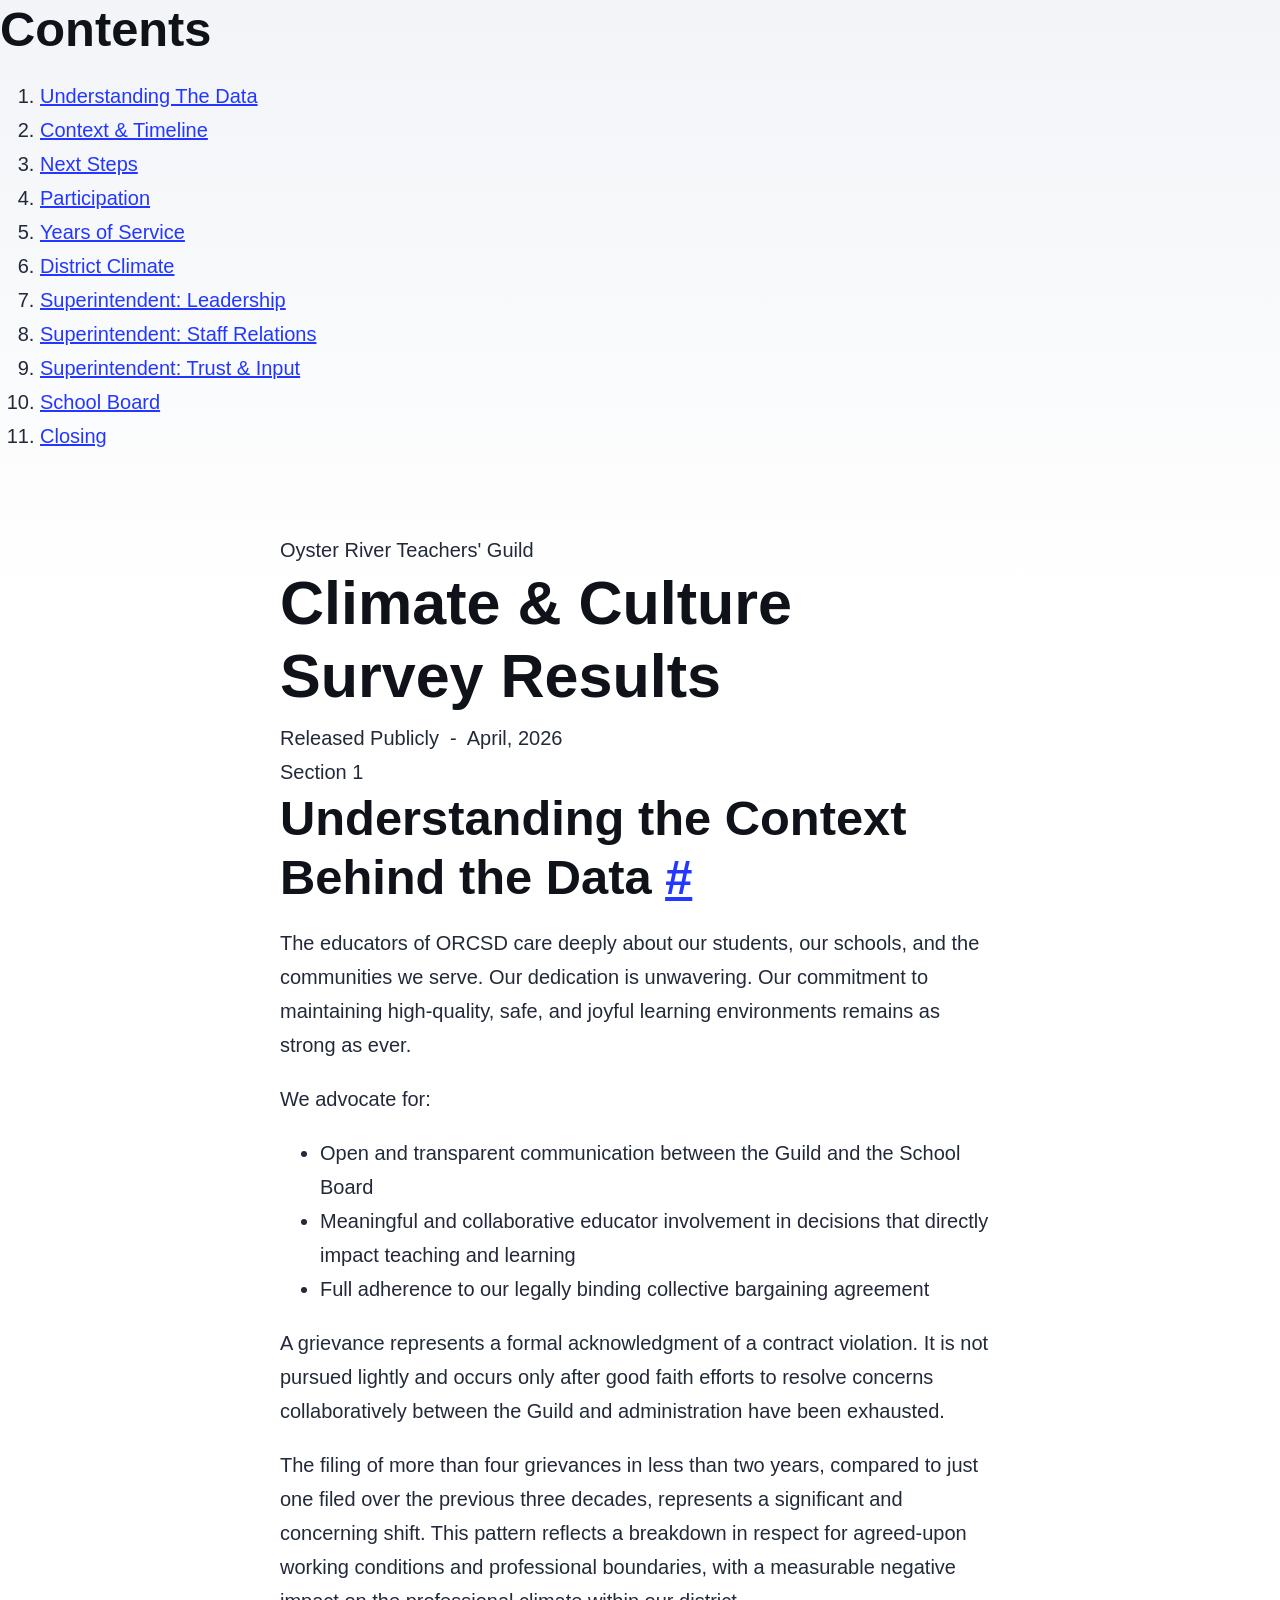
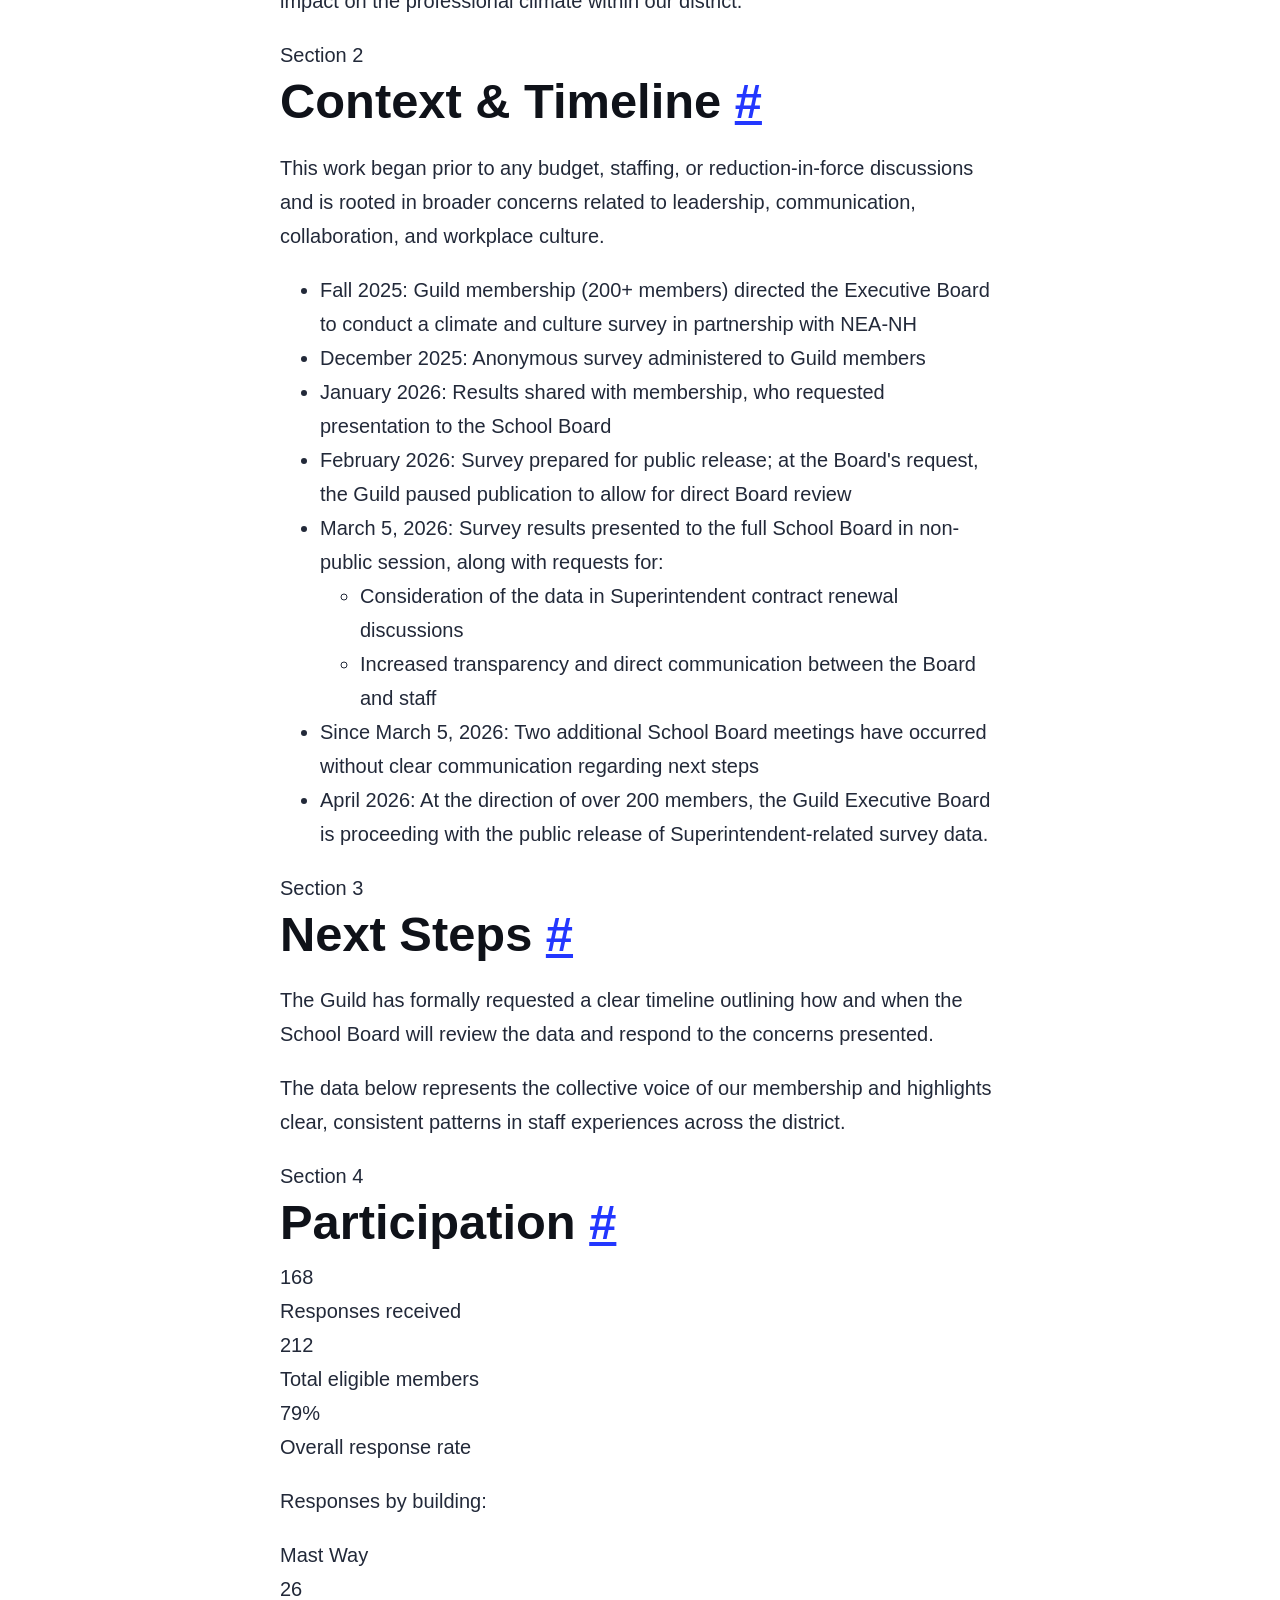
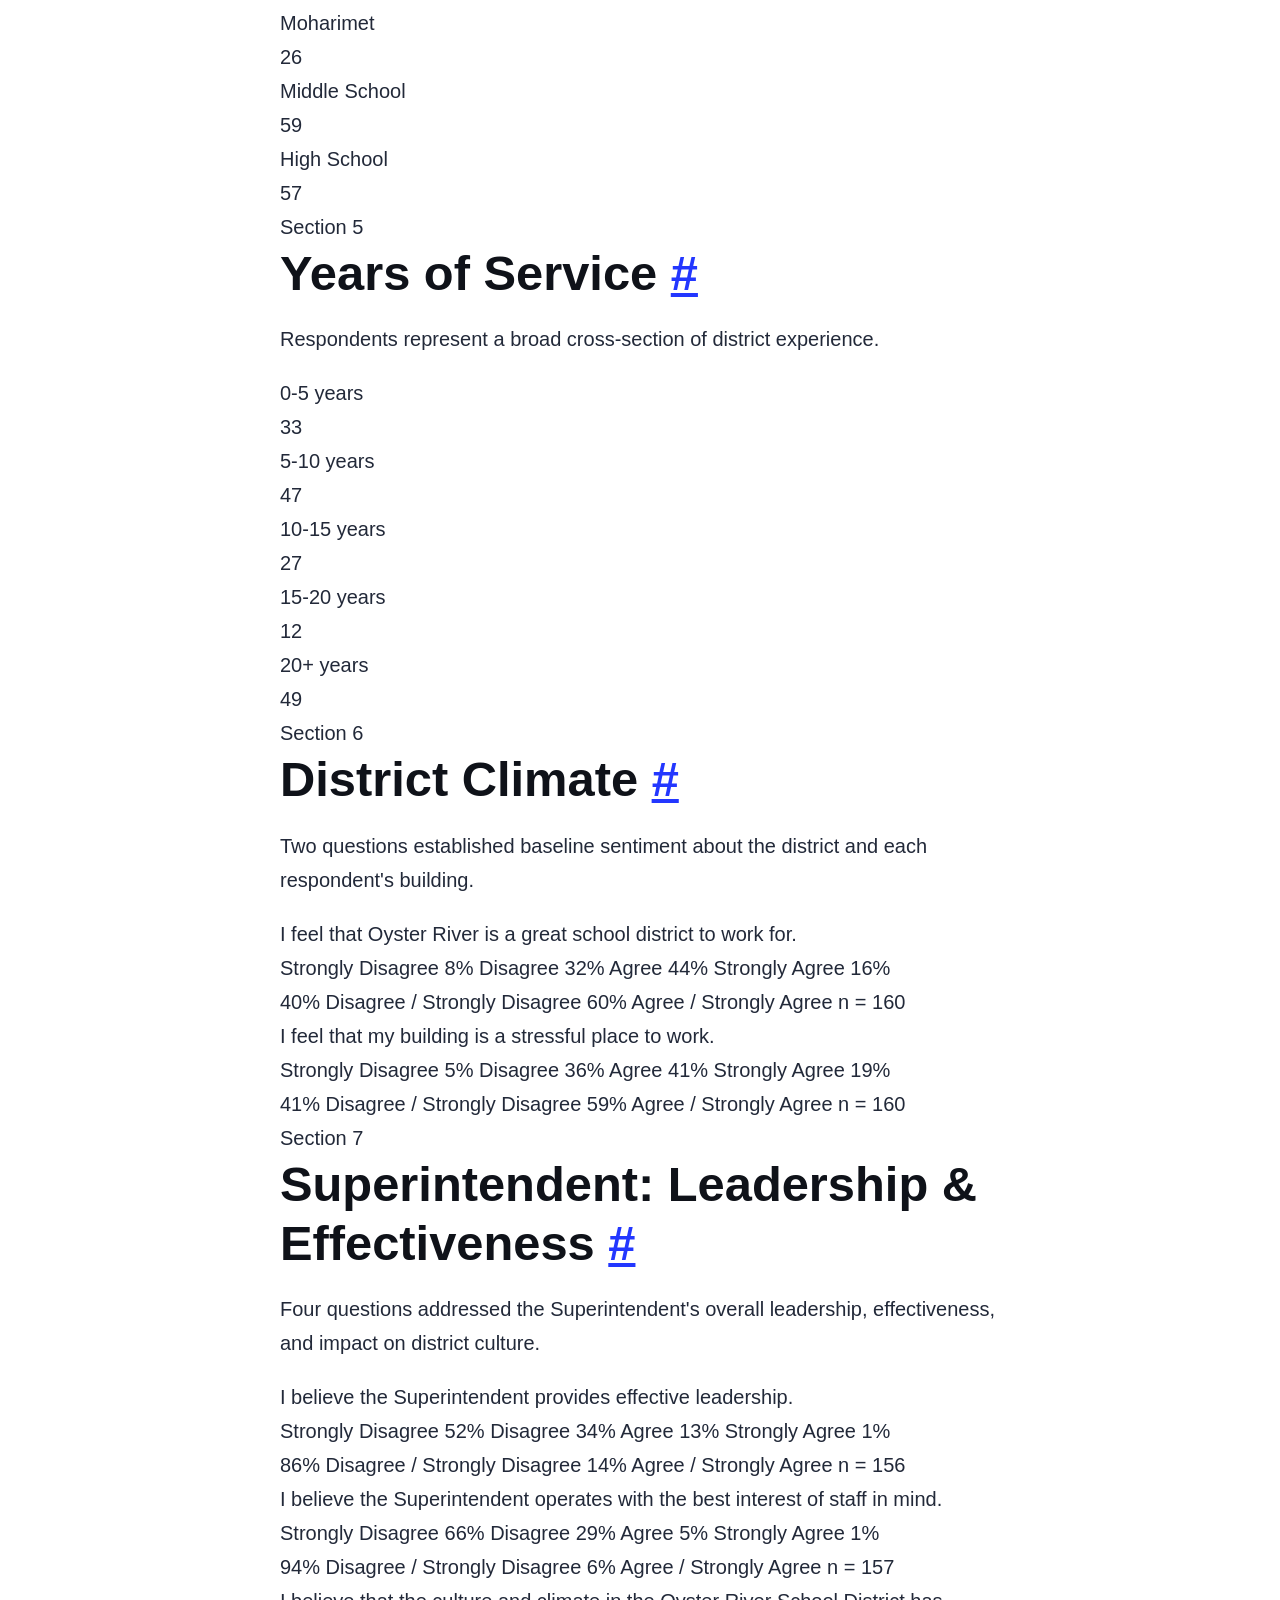
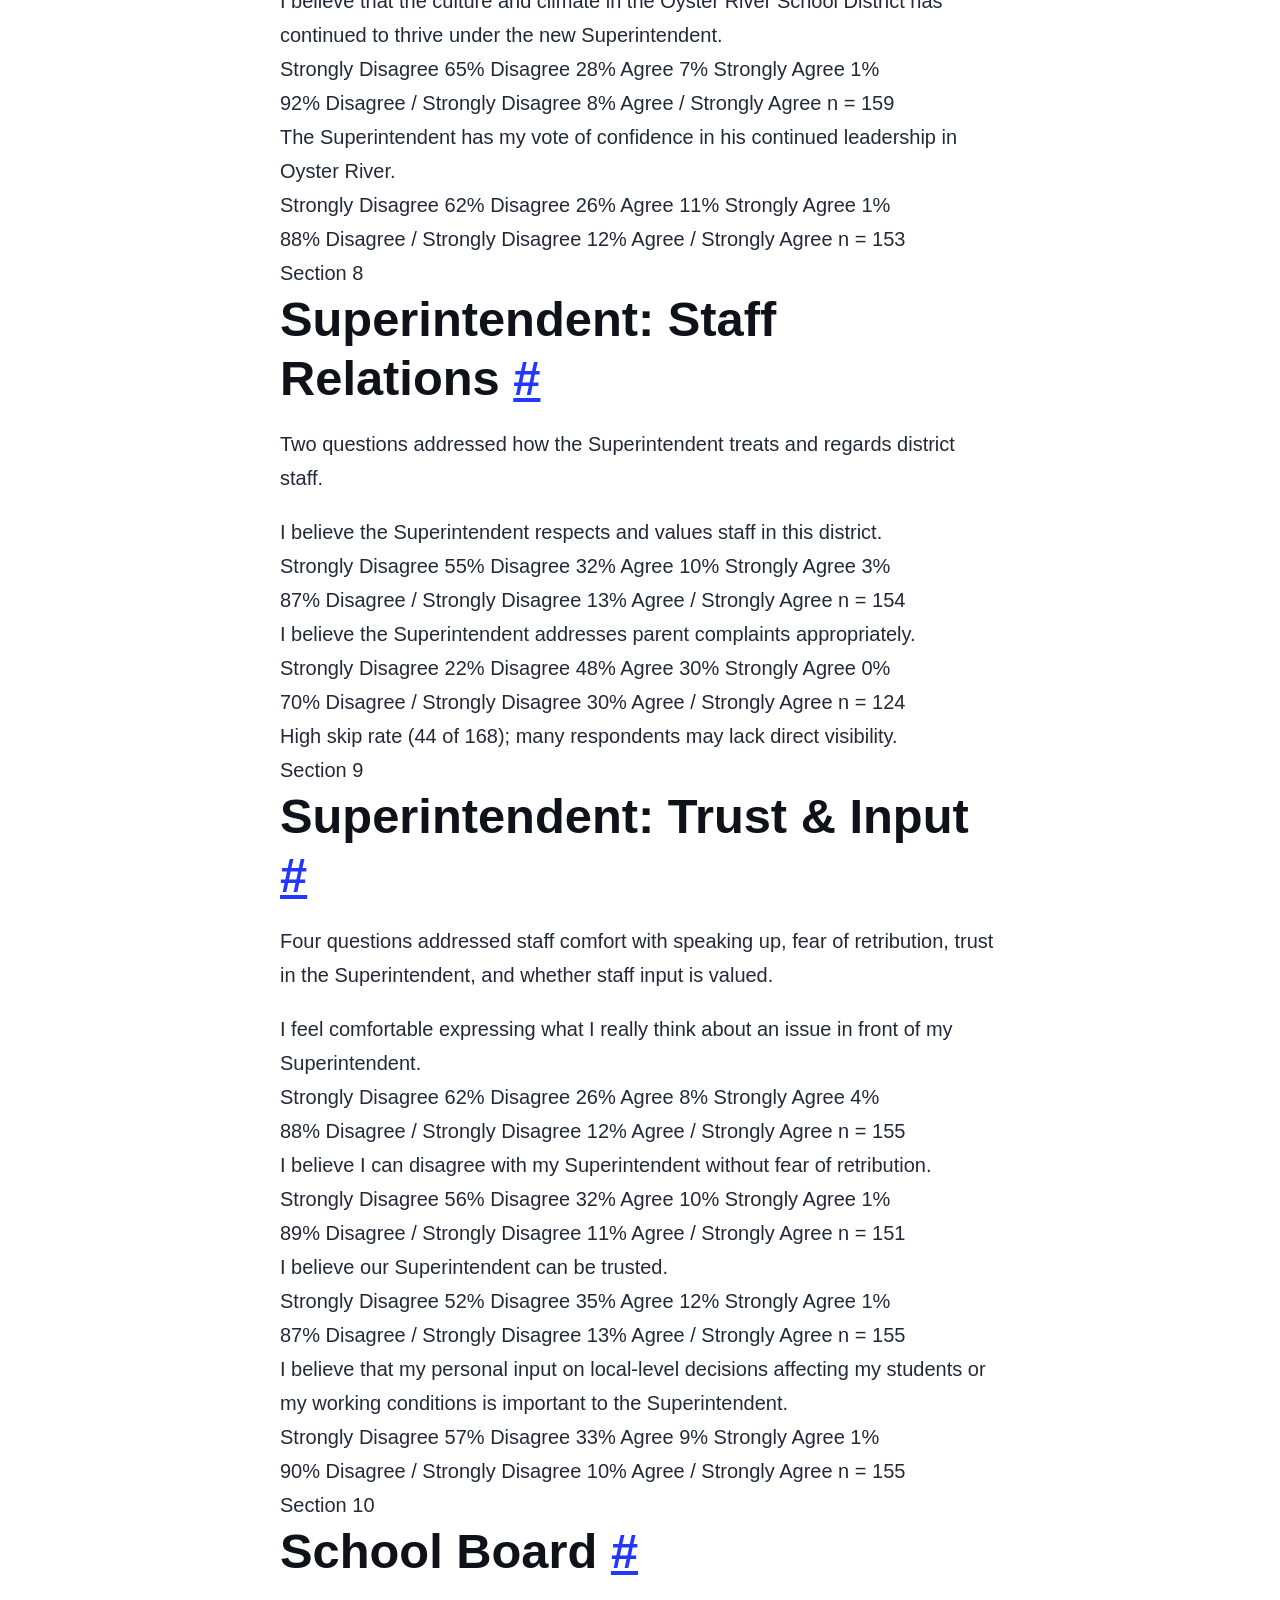
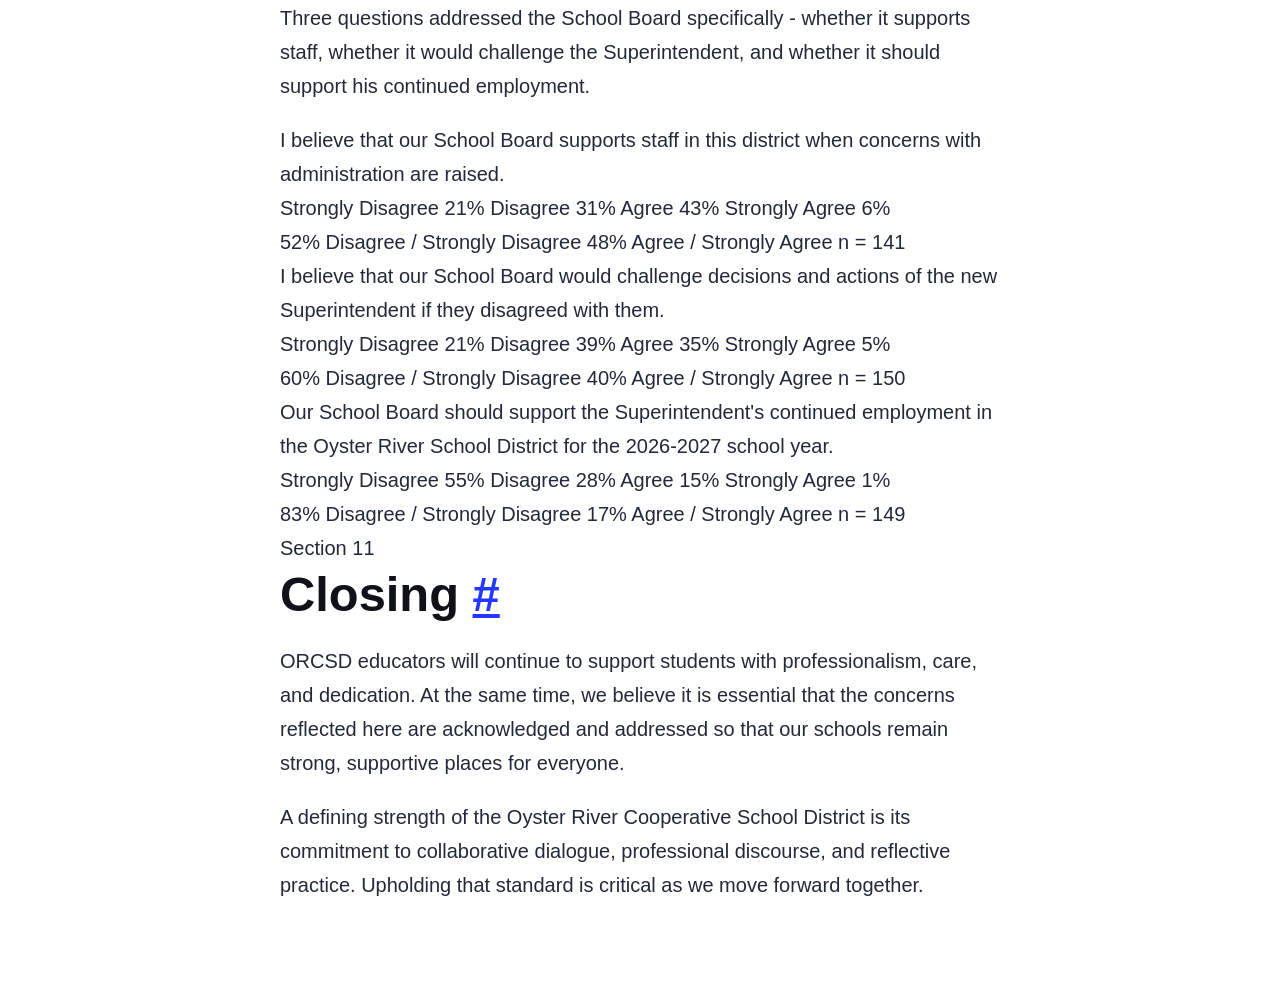
==== orcnc/index.html @ 1e6588f5 "Create index.html" ====
<!DOCTYPE html>
<!-- saved from url=(0027)https://orcnc.org/#overview -->
<html lang="en" data-astro-cid-j7pv25f6="">
<head>
  <meta http-equiv="Content-Type" content="text/html; charset=UTF-8">
  
  <!-- Global Metadata -->
  <meta name="viewport" content="width=device-width,initial-scale=1">
  <link rel="icon" type="image/svg+xml" href="https://orcnc.org/favicon.svg">
  <meta name="generator" content="Astro v5.16.9">
  
  <!-- Font preloads -->
  <link rel="preload" href="https://orcnc.org/fonts/atkinson-regular.woff" as="font" type="font/woff" crossorigin="">
  <link rel="preload" href="https://orcnc.org/fonts/atkinson-bold.woff" as="font" type="font/woff" crossorigin="">
  
  <!-- Canonical URL -->
  <link rel="canonical" href="https://example.com/">
  
  <!-- Primary Meta Tags -->
  <title>Oyster River Teachers' Guild - Climate &amp; Culture Survey Results</title>
  <meta name="title" content="Oyster River Teachers&#39; Guild - Climate &amp; Culture Survey Results">
  <meta name="description" content="Results of the Oyster River Teachers&#39; Guild Climate and Culture Survey, released publicly April, 2026.">
  
  <!-- Open Graph / Facebook -->
  <meta property="og:type" content="website">
  <meta property="og:url" content="https://example.com/">
  <meta property="og:title" content="Oyster River Teachers&#39; Guild - Climate &amp; Culture Survey Results">
  <meta property="og:description" content="Results of the Oyster River Teachers&#39; Guild Climate and Culture Survey, released publicly April, 2026.">
  <meta property="og:image" content="https://example.com/blog-placeholder-1.jpg">
  
  <!-- Twitter -->
  <meta property="twitter:card" content="summary_large_image">
  <meta property="twitter:url" content="https://example.com/">
  <meta property="twitter:title" content="Oyster River Teachers&#39; Guild - Climate &amp; Culture Survey Results">
  <meta property="twitter:description" content="Results of the Oyster River Teachers&#39; Guild Climate and Culture Survey, released publicly April, 2026.">
  <meta property="twitter:image" content="https://example.com/blog-placeholder-1.jpg">
  
  <style>
    :root {
      --accent: #2337ff;
      --accent-dark: #000d8a;
      --black: 15, 18, 25;
      --gray: 96, 115, 159;
      --gray-light: 229, 233, 240;
      --gray-dark: 34, 41, 57;
      --gray-gradient: rgba(var(--gray-light), 50%), #fff;
      --box-shadow: 0 2px 6px rgba(var(--gray), 25%), 0 8px 24px rgba(var(--gray), 33%), 0 16px 32px rgba(var(--gray), 33%);
    }
    
    @font-face {
      font-family: Atkinson;
      src: url(/fonts/atkinson-regular.woff) format("woff");
      font-weight: 400;
      font-style: normal;
      font-display: swap;
    }
    
    @font-face {
      font-family: Atkinson;
      src: url(/fonts/atkinson-bold.woff) format("woff");
      font-weight: 700;
      font-style: normal;
      font-display: swap;
    }
    
    body {
      font-family: Atkinson, sans-serif;
      margin: 0;
      padding: 0;
      text-align: left;
      background: linear-gradient(var(--gray-gradient)) no-repeat;
      background-size: 100% 600px;
      word-wrap: break-word;
      overflow-wrap: break-word;
      color: rgb(var(--gray-dark));
      font-size: 20px;
      line-height: 1.7;
    }
    
    main {
      width: 720px;
      max-width: calc(100% - 2em);
      margin: auto;
      padding: 3em 1em;
    }
    
    h1, h2, h3, h4, h5, h6 {
      margin: 0 0 .5rem;
      color: rgb(var(--black));
      line-height: 1.2;
    }
    
    h1 { font-size: 3.052em; }
    h2 { font-size: 2.441em; }
    h3 { font-size: 1.953em; }
    h4 { font-size: 1.563em; }
    h5 { font-size: 1.25em; }
    
    strong, b { font-weight: 700; }
    a, a:hover { color: var(--accent); }
    p { margin-bottom: 1em; }
    .prose p { margin-bottom: 2em; }
    textarea { width: 100%; font-size: 16px; }
    input { font-size: 16px; }
    table { width: 100%; }
    img { max-width: 100%; height: auto; border-radius: 8px; }
    code { padding: 2px 5px; background-color: rgb(var(--gray-light)); border-radius: 2px; }
    pre { padding: 1.5em; border-radius: 8px; }
    pre > code { all: unset; }
    blockquote { border-left: 4px solid var(--accent); padding: 0 0 0 20px; margin: 0; font-size: 1.333em; }
    hr { border: none; border-top: 1px solid rgb(var(--gray-light)); }
    
    @media(max-width:720px) {
      body { font-size: 18px; }
      main { padding: 1em; }
    }
    
    .sr-only {
      border: 0;
      padding: 0;
      margin: 0;
      position: absolute !important;
      height: 1px;
      width: 1px;
      overflow: hidden;
      clip: rect(1px 1px 1px 1px);
      clip: rect(1px, 1px, 1px, 1px);
      clip-path: inset(50%);
      white-space: nowrap;
    }
  </style>
  <link rel="stylesheet" href="./Oyster River Teachers&#39; Guild - Climate &amp; Culture Survey Results_files/index.D0PqDEh8.css">
</head>

<body data-astro-cid-j7pv25f6="">
  <div class="survey-shell" data-astro-cid-j7pv25f6="">
    
    <!-- -- TOC -- -->
    <nav class="toc" aria-label="Survey sections" data-astro-cid-j7pv25f6="">
      <h2 data-astro-cid-j7pv25f6="">Contents</h2>
      <ol data-astro-cid-j7pv25f6="">
        <li data-astro-cid-j7pv25f6=""><a href="https://orcnc.org/#overview" data-section="overview" data-astro-cid-j7pv25f6="" class="active">Understanding The Data</a></li>
        <li data-astro-cid-j7pv25f6=""><a href="https://orcnc.org/#context" data-section="context" data-astro-cid-j7pv25f6="" class="">Context &amp; Timeline</a></li>
        <li data-astro-cid-j7pv25f6=""><a href="https://orcnc.org/#next-steps" data-section="next-steps" data-astro-cid-j7pv25f6="" class="">Next Steps</a></li>
        <li data-astro-cid-j7pv25f6=""><a href="https://orcnc.org/#participation" data-section="participation" data-astro-cid-j7pv25f6="" class="">Participation</a></li>
        <li data-astro-cid-j7pv25f6=""><a href="https://orcnc.org/#experience" data-section="experience" data-astro-cid-j7pv25f6="" class="">Years of Service</a></li>
        <li data-astro-cid-j7pv25f6=""><a href="https://orcnc.org/#district-climate" data-section="district-climate" data-astro-cid-j7pv25f6="" class="">District Climate</a></li>
        <li data-astro-cid-j7pv25f6=""><a href="https://orcnc.org/#superintendent-leadership" data-section="superintendent-leadership" data-astro-cid-j7pv25f6="" class="">Superintendent: Leadership</a></li>
        <li data-astro-cid-j7pv25f6=""><a href="https://orcnc.org/#superintendent-relations" data-section="superintendent-relations" data-astro-cid-j7pv25f6="" class="">Superintendent: Staff Relations</a></li>
        <li data-astro-cid-j7pv25f6=""><a href="https://orcnc.org/#superintendent-trust" data-section="superintendent-trust" data-astro-cid-j7pv25f6="" class="">Superintendent: Trust &amp; Input</a></li>
        <li data-astro-cid-j7pv25f6=""><a href="https://orcnc.org/#school-board" data-section="school-board" data-astro-cid-j7pv25f6="" class="">School Board</a></li>
        <li data-astro-cid-j7pv25f6=""><a href="https://orcnc.org/#closing" data-section="closing" data-astro-cid-j7pv25f6="">Closing</a></li>
      </ol>
    </nav>
    
    <!-- -- Content -- -->
    <main class="survey-content" data-astro-cid-j7pv25f6="">
      
      <!-- OVERVIEW -->
      <section id="overview" class="section" data-astro-cid-j7pv25f6="">
        <div class="survey-header" data-astro-cid-j7pv25f6="">
          <div class="kicker" data-astro-cid-j7pv25f6="">Oyster River Teachers' Guild</div>
          <h1 data-astro-cid-j7pv25f6="">Climate &amp; Culture Survey Results</h1>
          <div class="meta" data-astro-cid-j7pv25f6="">Released Publicly&nbsp;&nbsp;-&nbsp;&nbsp;April, 2026</div>
        </div>
        <div class="section-num" data-astro-cid-j7pv25f6="">Section 1</div>
        <h2 data-astro-cid-j7pv25f6="">Understanding the Context Behind the Data <a class="anchor-link" href="https://orcnc.org/#overview" data-astro-cid-j7pv25f6="">#</a></h2>
        <p data-astro-cid-j7pv25f6="">The educators of ORCSD care deeply about our students, our schools, and the communities we serve. Our dedication is unwavering. Our commitment to maintaining high-quality, safe, and joyful learning environments remains as strong as ever.</p>
        <p data-astro-cid-j7pv25f6="">We advocate for:</p>
        <ul data-astro-cid-j7pv25f6="">
          <li data-astro-cid-j7pv25f6="">Open and transparent communication between the Guild and the School Board</li>
          <li data-astro-cid-j7pv25f6="">Meaningful and collaborative educator involvement in decisions that directly impact teaching and learning</li>
          <li data-astro-cid-j7pv25f6="">Full adherence to our legally binding collective bargaining agreement</li>
        </ul>
        <p data-astro-cid-j7pv25f6="">A grievance represents a formal acknowledgment of a contract violation. It is not pursued lightly and occurs only after good faith efforts to resolve concerns collaboratively between the Guild and administration have been exhausted.</p>
        <p data-astro-cid-j7pv25f6="">The filing of more than four grievances in less than two years, compared to just one filed over the previous three decades, represents a significant and concerning shift. This pattern reflects a breakdown in respect for agreed-upon working conditions and professional boundaries, with a measurable negative impact on the professional climate within our district.</p>
      </section>
      
      <!-- CONTEXT -->
      <section id="context" class="section" data-astro-cid-j7pv25f6="">
        <div class="section-num" data-astro-cid-j7pv25f6="">Section 2</div>
        <h2 data-astro-cid-j7pv25f6="">Context &amp; Timeline <a class="anchor-link" href="https://orcnc.org/#context" data-astro-cid-j7pv25f6="">#</a></h2>
        <p data-astro-cid-j7pv25f6="">This work began prior to any budget, staffing, or reduction-in-force discussions and is rooted in broader concerns related to leadership, communication, collaboration, and workplace culture.</p>
        <ul data-astro-cid-j7pv25f6="">
          <li data-astro-cid-j7pv25f6="">Fall 2025: Guild membership (200+ members) directed the Executive Board to conduct a climate and culture survey in partnership with NEA-NH</li>
          <li data-astro-cid-j7pv25f6="">December 2025: Anonymous survey administered to Guild members</li>
          <li data-astro-cid-j7pv25f6="">January 2026: Results shared with membership, who requested presentation to the School Board</li>
          <li data-astro-cid-j7pv25f6="">February 2026: Survey prepared for public release; at the Board's request, the Guild paused publication to allow for direct Board review</li>
          <li data-astro-cid-j7pv25f6="">March 5, 2026: Survey results presented to the full School Board in non-public session, along with requests for:
            <ul data-astro-cid-j7pv25f6="">
              <li data-astro-cid-j7pv25f6="">Consideration of the data in Superintendent contract renewal discussions</li>
              <li data-astro-cid-j7pv25f6="">Increased transparency and direct communication between the Board and staff</li>
            </ul>
          </li>
          <li data-astro-cid-j7pv25f6="">Since March 5, 2026: Two additional School Board meetings have occurred without clear communication regarding next steps</li>
          <li data-astro-cid-j7pv25f6="">April 2026: At the direction of over 200 members, the Guild Executive Board is proceeding with the public release of Superintendent-related survey data.</li>
        </ul>
      </section>
      
      <!-- NEXT STEPS -->
      <section id="next-steps" class="section" data-astro-cid-j7pv25f6="">
        <div class="section-num" data-astro-cid-j7pv25f6="">Section 3</div>
        <h2 data-astro-cid-j7pv25f6="">Next Steps <a class="anchor-link" href="https://orcnc.org/#next-steps" data-astro-cid-j7pv25f6="">#</a></h2>
        <p data-astro-cid-j7pv25f6="">The Guild has formally requested a clear timeline outlining how and when the School Board will review the data and respond to the concerns presented.</p>
        <p data-astro-cid-j7pv25f6="">The data below represents the collective voice of our membership and highlights clear, consistent patterns in staff experiences across the district.</p>
      </section>
      
      <!-- PARTICIPATION -->
      <section id="participation" class="section" data-astro-cid-j7pv25f6="">
        <div class="section-num" data-astro-cid-j7pv25f6="">Section 4</div>
        <h2 data-astro-cid-j7pv25f6="">Participation <a class="anchor-link" href="https://orcnc.org/#participation" data-astro-cid-j7pv25f6="">#</a></h2>
        <div class="stat-grid" data-astro-cid-j7pv25f6="">
          <div class="stat-card" data-astro-cid-j7pv25f6="">
            <div class="val" data-astro-cid-j7pv25f6="">168</div>
            <div class="lbl" data-astro-cid-j7pv25f6="">Responses received</div>
          </div>
          <div class="stat-card" data-astro-cid-j7pv25f6="">
            <div class="val" data-astro-cid-j7pv25f6="">212</div>
            <div class="lbl" data-astro-cid-j7pv25f6="">Total eligible members</div>
          </div>
          <div class="stat-card" data-astro-cid-j7pv25f6="">
            <div class="val" data-astro-cid-j7pv25f6="">79%</div>
            <div class="lbl" data-astro-cid-j7pv25f6="">Overall response rate</div>
          </div>
        </div>
        <p data-astro-cid-j7pv25f6="">Responses by building:</p>
        <div class="bar-chart" data-astro-cid-j7pv25f6="">
          <div class="bar-row" data-astro-cid-j7pv25f6="">
            <span class="bar-label" data-astro-cid-j7pv25f6="">Mast Way</span>
            <div class="bar-track" data-astro-cid-j7pv25f6=""><div class="bar-fill" style="width:44%" data-astro-cid-j7pv25f6=""></div></div>
            <span class="bar-pct" data-astro-cid-j7pv25f6="">26</span>
          </div>
          <div class="bar-row" data-astro-cid-j7pv25f6="">
            <span class="bar-label" data-astro-cid-j7pv25f6="">Moharimet</span>
            <div class="bar-track" data-astro-cid-j7pv25f6=""><div class="bar-fill" style="width:44%" data-astro-cid-j7pv25f6=""></div></div>
            <span class="bar-pct" data-astro-cid-j7pv25f6="">26</span>
          </div>
          <div class="bar-row" data-astro-cid-j7pv25f6="">
            <span class="bar-label" data-astro-cid-j7pv25f6="">Middle School</span>
            <div class="bar-track" data-astro-cid-j7pv25f6=""><div class="bar-fill" style="width:100%" data-astro-cid-j7pv25f6=""></div></div>
            <span class="bar-pct" data-astro-cid-j7pv25f6="">59</span>
          </div>
          <div class="bar-row" data-astro-cid-j7pv25f6="">
            <span class="bar-label" data-astro-cid-j7pv25f6="">High School</span>
            <div class="bar-track" data-astro-cid-j7pv25f6=""><div class="bar-fill" style="width:97%" data-astro-cid-j7pv25f6=""></div></div>
            <span class="bar-pct" data-astro-cid-j7pv25f6="">57</span>
          </div>
        </div>
      </section>
      
      <!-- YEARS OF SERVICE -->
      <section id="experience" class="section" data-astro-cid-j7pv25f6="">
        <div class="section-num" data-astro-cid-j7pv25f6="">Section 5</div>
        <h2 data-astro-cid-j7pv25f6="">Years of Service <a class="anchor-link" href="https://orcnc.org/#experience" data-astro-cid-j7pv25f6="">#</a></h2>
        <p data-astro-cid-j7pv25f6="">Respondents represent a broad cross-section of district experience.</p>
        <div class="bar-chart" data-astro-cid-j7pv25f6="">
          <div class="bar-row" data-astro-cid-j7pv25f6="">
            <span class="bar-label" data-astro-cid-j7pv25f6="">0-5 years</span>
            <div class="bar-track" data-astro-cid-j7pv25f6=""><div class="bar-fill" style="width:67%" data-astro-cid-j7pv25f6=""></div></div>
            <span class="bar-pct" data-astro-cid-j7pv25f6="">33</span>
          </div>
          <div class="bar-row" data-astro-cid-j7pv25f6="">
            <span class="bar-label" data-astro-cid-j7pv25f6="">5-10 years</span>
            <div class="bar-track" data-astro-cid-j7pv25f6=""><div class="bar-fill" style="width:96%" data-astro-cid-j7pv25f6=""></div></div>
            <span class="bar-pct" data-astro-cid-j7pv25f6="">47</span>
          </div>
          <div class="bar-row" data-astro-cid-j7pv25f6="">
            <span class="bar-label" data-astro-cid-j7pv25f6="">10-15 years</span>
            <div class="bar-track" data-astro-cid-j7pv25f6=""><div class="bar-fill" style="width:55%" data-astro-cid-j7pv25f6=""></div></div>
            <span class="bar-pct" data-astro-cid-j7pv25f6="">27</span>
          </div>
          <div class="bar-row" data-astro-cid-j7pv25f6="">
            <span class="bar-label" data-astro-cid-j7pv25f6="">15-20 years</span>
            <div class="bar-track" data-astro-cid-j7pv25f6=""><div class="bar-fill" style="width:24%" data-astro-cid-j7pv25f6=""></div></div>
            <span class="bar-pct" data-astro-cid-j7pv25f6="">12</span>
          </div>
          <div class="bar-row" data-astro-cid-j7pv25f6="">
            <span class="bar-label" data-astro-cid-j7pv25f6="">20+ years</span>
            <div class="bar-track" data-astro-cid-j7pv25f6=""><div class="bar-fill" style="width:100%" data-astro-cid-j7pv25f6=""></div></div>
            <span class="bar-pct" data-astro-cid-j7pv25f6="">49</span>
          </div>
        </div>
      </section>
      
      <!-- DISTRICT CLIMATE -->
      <section id="district-climate" class="section" data-astro-cid-j7pv25f6="">
        <div class="section-num" data-astro-cid-j7pv25f6="">Section 6</div>
        <h2 data-astro-cid-j7pv25f6="">District Climate <a class="anchor-link" href="https://orcnc.org/#district-climate" data-astro-cid-j7pv25f6="">#</a></h2>
        <p data-astro-cid-j7pv25f6="">Two questions established baseline sentiment about the district and each respondent's building.</p>
        <div class="q-card" id="q5" data-astro-cid-j7pv25f6="">
          <div class="q-text" data-astro-cid-j7pv25f6="">I feel that Oyster River is a great school district to work for.</div>
          <div class="likert-bar" data-astro-cid-j7pv25f6="">
            <div class="seg-sd" style="width:8%" title="Strongly Disagree: 8%" data-astro-cid-j7pv25f6=""></div>
            <div class="seg-d" style="width:32%" title="Disagree: 32%" data-astro-cid-j7pv25f6=""></div>
            <div class="seg-a" style="width:44%" title="Agree: 44%" data-astro-cid-j7pv25f6=""></div>
            <div class="seg-sa" style="width:16%" title="Strongly Agree: 16%" data-astro-cid-j7pv25f6=""></div>
          </div>
          <div class="likert-legend" data-astro-cid-j7pv25f6="">
            <span data-astro-cid-j7pv25f6=""><span class="dot dot-sd" data-astro-cid-j7pv25f6=""></span>Strongly Disagree 8%</span>
            <span data-astro-cid-j7pv25f6=""><span class="dot dot-d" data-astro-cid-j7pv25f6=""></span>Disagree 32%</span>
            <span data-astro-cid-j7pv25f6=""><span class="dot dot-a" data-astro-cid-j7pv25f6=""></span>Agree 44%</span>
            <span data-astro-cid-j7pv25f6=""><span class="dot dot-sa" data-astro-cid-j7pv25f6=""></span>Strongly Agree 16%</span>
          </div>
          <div class="likert-summary" data-astro-cid-j7pv25f6="">
            <span class="neg-pct" data-astro-cid-j7pv25f6="">40% Disagree / Strongly Disagree</span>
            <span class="pos-pct" data-astro-cid-j7pv25f6="">60% Agree / Strongly Agree</span>
            <span class="resp-count" data-astro-cid-j7pv25f6="">n = 160</span>
          </div>
        </div>
        <div class="q-card" id="q6" data-astro-cid-j7pv25f6="">
          <div class="q-text" data-astro-cid-j7pv25f6="">I feel that my building is a stressful place to work.</div>
          <div class="likert-bar" data-astro-cid-j7pv25f6="">
            <div class="seg-sd" style="width:5%" title="Strongly Disagree: 5%" data-astro-cid-j7pv25f6=""></div>
            <div class="seg-d" style="width:36%" title="Disagree: 36%" data-astro-cid-j7pv25f6=""></div>
            <div class="seg-a" style="width:41%" title="Agree: 41%" data-astro-cid-j7pv25f6=""></div>
            <div class="seg-sa" style="width:19%" title="Strongly Agree: 19%" data-astro-cid-j7pv25f6=""></div>
          </div>
          <div class="likert-legend" data-astro-cid-j7pv25f6="">
            <span data-astro-cid-j7pv25f6=""><span class="dot dot-sd" data-astro-cid-j7pv25f6=""></span>Strongly Disagree 5%</span>
            <span data-astro-cid-j7pv25f6=""><span class="dot dot-d" data-astro-cid-j7pv25f6=""></span>Disagree 36%</span>
            <span data-astro-cid-j7pv25f6=""><span class="dot dot-a" data-astro-cid-j7pv25f6=""></span>Agree 41%</span>
            <span data-astro-cid-j7pv25f6=""><span class="dot dot-sa" data-astro-cid-j7pv25f6=""></span>Strongly Agree 19%</span>
          </div>
          <div class="likert-summary" data-astro-cid-j7pv25f6="">
            <span class="neg-pct" data-astro-cid-j7pv25f6="">41% Disagree / Strongly Disagree</span>
            <span class="pos-pct" data-astro-cid-j7pv25f6="">59% Agree / Strongly Agree</span>
            <span class="resp-count" data-astro-cid-j7pv25f6="">n = 160</span>
          </div>
        </div>
      </section>
      
      <!-- SUPERINTENDENT: LEADERSHIP -->
      <section id="superintendent-leadership" class="section" data-astro-cid-j7pv25f6="">
        <div class="section-num" data-astro-cid-j7pv25f6="">Section 7</div>
        <h2 data-astro-cid-j7pv25f6="">Superintendent: Leadership &amp; Effectiveness <a class="anchor-link" href="https://orcnc.org/#superintendent-leadership" data-astro-cid-j7pv25f6="">#</a></h2>
        <p data-astro-cid-j7pv25f6="">Four questions addressed the Superintendent's overall leadership, effectiveness, and impact on district culture.</p>
        <div class="q-card" id="q7" data-astro-cid-j7pv25f6="">
          <div class="q-text" data-astro-cid-j7pv25f6="">I believe the Superintendent provides effective leadership.</div>
          <div class="likert-bar" data-astro-cid-j7pv25f6="">
            <div class="seg-sd" style="width:52%" title="Strongly Disagree: 52%" data-astro-cid-j7pv25f6=""></div>
            <div class="seg-d" style="width:34%" title="Disagree: 34%" data-astro-cid-j7pv25f6=""></div>
            <div class="seg-a" style="width:13%" title="Agree: 13%" data-astro-cid-j7pv25f6=""></div>
            <div class="seg-sa" style="width:1%" title="Strongly Agree: 1%" data-astro-cid-j7pv25f6=""></div>
          </div>
          <div class="likert-legend" data-astro-cid-j7pv25f6="">
            <span data-astro-cid-j7pv25f6=""><span class="dot dot-sd" data-astro-cid-j7pv25f6=""></span>Strongly Disagree 52%</span>
            <span data-astro-cid-j7pv25f6=""><span class="dot dot-d" data-astro-cid-j7pv25f6=""></span>Disagree 34%</span>
            <span data-astro-cid-j7pv25f6=""><span class="dot dot-a" data-astro-cid-j7pv25f6=""></span>Agree 13%</span>
            <span data-astro-cid-j7pv25f6=""><span class="dot dot-sa" data-astro-cid-j7pv25f6=""></span>Strongly Agree 1%</span>
          </div>
          <div class="likert-summary" data-astro-cid-j7pv25f6="">
            <span class="neg-pct" data-astro-cid-j7pv25f6="">86% Disagree / Strongly Disagree</span>
            <span class="pos-pct" data-astro-cid-j7pv25f6="">14% Agree / Strongly Agree</span>
            <span class="resp-count" data-astro-cid-j7pv25f6="">n = 156</span>
          </div>
        </div>
        <div class="q-card" id="q8" data-astro-cid-j7pv25f6="">
          <div class="q-text" data-astro-cid-j7pv25f6="">I believe the Superintendent operates with the best interest of staff in mind.</div>
          <div class="likert-bar" data-astro-cid-j7pv25f6="">
            <div class="seg-sd" style="width:66%" title="Strongly Disagree: 66%" data-astro-cid-j7pv25f6=""></div>
            <div class="seg-d" style="width:29%" title="Disagree: 29%" data-astro-cid-j7pv25f6=""></div>
            <div class="seg-a" style="width:5%" title="Agree: 5%" data-astro-cid-j7pv25f6=""></div>
            <div class="seg-sa" style="width:1%" title="Strongly Agree: 1%" data-astro-cid-j7pv25f6=""></div>
          </div>
          <div class="likert-legend" data-astro-cid-j7pv25f6="">
            <span data-astro-cid-j7pv25f6=""><span class="dot dot-sd" data-astro-cid-j7pv25f6=""></span>Strongly Disagree 66%</span>
            <span data-astro-cid-j7pv25f6=""><span class="dot dot-d" data-astro-cid-j7pv25f6=""></span>Disagree 29%</span>
            <span data-astro-cid-j7pv25f6=""><span class="dot dot-a" data-astro-cid-j7pv25f6=""></span>Agree 5%</span>
            <span data-astro-cid-j7pv25f6=""><span class="dot dot-sa" data-astro-cid-j7pv25f6=""></span>Strongly Agree 1%</span>
          </div>
          <div class="likert-summary" data-astro-cid-j7pv25f6="">
            <span class="neg-pct" data-astro-cid-j7pv25f6="">94% Disagree / Strongly Disagree</span>
            <span class="pos-pct" data-astro-cid-j7pv25f6="">6% Agree / Strongly Agree</span>
            <span class="resp-count" data-astro-cid-j7pv25f6="">n = 157</span>
          </div>
        </div>
        <div class="q-card" id="q15" data-astro-cid-j7pv25f6="">
          <div class="q-text" data-astro-cid-j7pv25f6="">I believe that the culture and climate in the Oyster River School District has continued to thrive under the new Superintendent.</div>
          <div class="likert-bar" data-astro-cid-j7pv25f6="">
            <div class="seg-sd" style="width:65%" title="Strongly Disagree: 65%" data-astro-cid-j7pv25f6=""></div>
            <div class="seg-d" style="width:28%" title="Disagree: 28%" data-astro-cid-j7pv25f6=""></div>
            <div class="seg-a" style="width:7%" title="Agree: 7%" data-astro-cid-j7pv25f6=""></div>
            <div class="seg-sa" style="width:1%" title="Strongly Agree: 1%" data-astro-cid-j7pv25f6=""></div>
          </div>
          <div class="likert-legend" data-astro-cid-j7pv25f6="">
            <span data-astro-cid-j7pv25f6=""><span class="dot dot-sd" data-astro-cid-j7pv25f6=""></span>Strongly Disagree 65%</span>
            <span data-astro-cid-j7pv25f6=""><span class="dot dot-d" data-astro-cid-j7pv25f6=""></span>Disagree 28%</span>
            <span data-astro-cid-j7pv25f6=""><span class="dot dot-a" data-astro-cid-j7pv25f6=""></span>Agree 7%</span>
            <span data-astro-cid-j7pv25f6=""><span class="dot dot-sa" data-astro-cid-j7pv25f6=""></span>Strongly Agree 1%</span>
          </div>
          <div class="likert-summary" data-astro-cid-j7pv25f6="">
            <span class="neg-pct" data-astro-cid-j7pv25f6="">92% Disagree / Strongly Disagree</span>
            <span class="pos-pct" data-astro-cid-j7pv25f6="">8% Agree / Strongly Agree</span>
            <span class="resp-count" data-astro-cid-j7pv25f6="">n = 159</span>
          </div>
        </div>
        <div class="q-card" id="q16" data-astro-cid-j7pv25f6="">
          <div class="q-text" data-astro-cid-j7pv25f6="">The Superintendent has my vote of confidence in his continued leadership in Oyster River.</div>
          <div class="likert-bar" data-astro-cid-j7pv25f6="">
            <div class="seg-sd" style="width:62%" title="Strongly Disagree: 62%" data-astro-cid-j7pv25f6=""></div>
            <div class="seg-d" style="width:26%" title="Disagree: 26%" data-astro-cid-j7pv25f6=""></div>
            <div class="seg-a" style="width:11%" title="Agree: 11%" data-astro-cid-j7pv25f6=""></div>
            <div class="seg-sa" style="width:1%" title="Strongly Agree: 1%" data-astro-cid-j7pv25f6=""></div>
          </div>
          <div class="likert-legend" data-astro-cid-j7pv25f6="">
            <span data-astro-cid-j7pv25f6=""><span class="dot dot-sd" data-astro-cid-j7pv25f6=""></span>Strongly Disagree 62%</span>
            <span data-astro-cid-j7pv25f6=""><span class="dot dot-d" data-astro-cid-j7pv25f6=""></span>Disagree 26%</span>
            <span data-astro-cid-j7pv25f6=""><span class="dot dot-a" data-astro-cid-j7pv25f6=""></span>Agree 11%</span>
            <span data-astro-cid-j7pv25f6=""><span class="dot dot-sa" data-astro-cid-j7pv25f6=""></span>Strongly Agree 1%</span>
          </div>
          <div class="likert-summary" data-astro-cid-j7pv25f6="">
            <span class="neg-pct" data-astro-cid-j7pv25f6="">88% Disagree / Strongly Disagree</span>
            <span class="pos-pct" data-astro-cid-j7pv25f6="">12% Agree / Strongly Agree</span>
            <span class="resp-count" data-astro-cid-j7pv25f6="">n = 153</span>
          </div>
        </div>
      </section>
      
      <!-- SUPERINTENDENT: STAFF RELATIONS -->
      <section id="superintendent-relations" class="section" data-astro-cid-j7pv25f6="">
        <div class="section-num" data-astro-cid-j7pv25f6="">Section 8</div>
        <h2 data-astro-cid-j7pv25f6="">Superintendent: Staff Relations <a class="anchor-link" href="https://orcnc.org/#superintendent-relations" data-astro-cid-j7pv25f6="">#</a></h2>
        <p data-astro-cid-j7pv25f6="">Two questions addressed how the Superintendent treats and regards district staff.</p>
        <div class="q-card" id="q9" data-astro-cid-j7pv25f6="">
          <div class="q-text" data-astro-cid-j7pv25f6="">I believe the Superintendent respects and values staff in this district.</div>
          <div class="likert-bar" data-astro-cid-j7pv25f6="">
            <div class="seg-sd" style="width:55%" title="Strongly Disagree: 55%" data-astro-cid-j7pv25f6=""></div>
            <div class="seg-d" style="width:32%" title="Disagree: 32%" data-astro-cid-j7pv25f6=""></div>
            <div class="seg-a" style="width:10%" title="Agree: 10%" data-astro-cid-j7pv25f6=""></div>
            <div class="seg-sa" style="width:3%" title="Strongly Agree: 3%" data-astro-cid-j7pv25f6=""></div>
          </div>
          <div class="likert-legend" data-astro-cid-j7pv25f6="">
            <span data-astro-cid-j7pv25f6=""><span class="dot dot-sd" data-astro-cid-j7pv25f6=""></span>Strongly Disagree 55%</span>
            <span data-astro-cid-j7pv25f6=""><span class="dot dot-d" data-astro-cid-j7pv25f6=""></span>Disagree 32%</span>
            <span data-astro-cid-j7pv25f6=""><span class="dot dot-a" data-astro-cid-j7pv25f6=""></span>Agree 10%</span>
            <span data-astro-cid-j7pv25f6=""><span class="dot dot-sa" data-astro-cid-j7pv25f6=""></span>Strongly Agree 3%</span>
          </div>
          <div class="likert-summary" data-astro-cid-j7pv25f6="">
            <span class="neg-pct" data-astro-cid-j7pv25f6="">87% Disagree / Strongly Disagree</span>
            <span class="pos-pct" data-astro-cid-j7pv25f6="">13% Agree / Strongly Agree</span>
            <span class="resp-count" data-astro-cid-j7pv25f6="">n = 154</span>
          </div>
        </div>
        <div class="q-card" id="q10" data-astro-cid-j7pv25f6="">
          <div class="q-text" data-astro-cid-j7pv25f6="">I believe the Superintendent addresses parent complaints appropriately.</div>
          <div class="likert-bar" data-astro-cid-j7pv25f6="">
            <div class="seg-sd" style="width:22%" title="Strongly Disagree: 22%" data-astro-cid-j7pv25f6=""></div>
            <div class="seg-d" style="width:48%" title="Disagree: 48%" data-astro-cid-j7pv25f6=""></div>
            <div class="seg-a" style="width:30%" title="Agree: 30%" data-astro-cid-j7pv25f6=""></div>
            <div class="seg-sa" style="width:0%" title="Strongly Agree: 0%" data-astro-cid-j7pv25f6=""></div>
          </div>
          <div class="likert-legend" data-astro-cid-j7pv25f6="">
            <span data-astro-cid-j7pv25f6=""><span class="dot dot-sd" data-astro-cid-j7pv25f6=""></span>Strongly Disagree 22%</span>
            <span data-astro-cid-j7pv25f6=""><span class="dot dot-d" data-astro-cid-j7pv25f6=""></span>Disagree 48%</span>
            <span data-astro-cid-j7pv25f6=""><span class="dot dot-a" data-astro-cid-j7pv25f6=""></span>Agree 30%</span>
            <span data-astro-cid-j7pv25f6=""><span class="dot dot-sa" data-astro-cid-j7pv25f6=""></span>Strongly Agree 0%</span>
          </div>
          <div class="likert-summary" data-astro-cid-j7pv25f6="">
            <span class="neg-pct" data-astro-cid-j7pv25f6="">70% Disagree / Strongly Disagree</span>
            <span class="pos-pct" data-astro-cid-j7pv25f6="">30% Agree / Strongly Agree</span>
            <span class="resp-count" data-astro-cid-j7pv25f6="">n = 124</span>
          </div>
          <div class="q-note" data-astro-cid-j7pv25f6="">High skip rate (44 of 168); many respondents may lack direct visibility.</div>
        </div>
      </section>
      
      <!-- SUPERINTENDENT: TRUST & INPUT -->
      <section id="superintendent-trust" class="section" data-astro-cid-j7pv25f6="">
        <div class="section-num" data-astro-cid-j7pv25f6="">Section 9</div>
        <h2 data-astro-cid-j7pv25f6="">Superintendent: Trust &amp; Input <a class="anchor-link" href="https://orcnc.org/#superintendent-trust" data-astro-cid-j7pv25f6="">#</a></h2>
        <p data-astro-cid-j7pv25f6="">Four questions addressed staff comfort with speaking up, fear of retribution, trust in the Superintendent, and whether staff input is valued.</p>
        <div class="q-card" id="q11" data-astro-cid-j7pv25f6="">
          <div class="q-text" data-astro-cid-j7pv25f6="">I feel comfortable expressing what I really think about an issue in front of my Superintendent.</div>
          <div class="likert-bar" data-astro-cid-j7pv25f6="">
            <div class="seg-sd" style="width:62%" title="Strongly Disagree: 62%" data-astro-cid-j7pv25f6=""></div>
            <div class="seg-d" style="width:26%" title="Disagree: 26%" data-astro-cid-j7pv25f6=""></div>
            <div class="seg-a" style="width:8%" title="Agree: 8%" data-astro-cid-j7pv25f6=""></div>
            <div class="seg-sa" style="width:4%" title="Strongly Agree: 4%" data-astro-cid-j7pv25f6=""></div>
          </div>
          <div class="likert-legend" data-astro-cid-j7pv25f6="">
            <span data-astro-cid-j7pv25f6=""><span class="dot dot-sd" data-astro-cid-j7pv25f6=""></span>Strongly Disagree 62%</span>
            <span data-astro-cid-j7pv25f6=""><span class="dot dot-d" data-astro-cid-j7pv25f6=""></span>Disagree 26%</span>
            <span data-astro-cid-j7pv25f6=""><span class="dot dot-a" data-astro-cid-j7pv25f6=""></span>Agree 8%</span>
            <span data-astro-cid-j7pv25f6=""><span class="dot dot-sa" data-astro-cid-j7pv25f6=""></span>Strongly Agree 4%</span>
          </div>
          <div class="likert-summary" data-astro-cid-j7pv25f6="">
            <span class="neg-pct" data-astro-cid-j7pv25f6="">88% Disagree / Strongly Disagree</span>
            <span class="pos-pct" data-astro-cid-j7pv25f6="">12% Agree / Strongly Agree</span>
            <span class="resp-count" data-astro-cid-j7pv25f6="">n = 155</span>
          </div>
        </div>
        <div class="q-card" id="q12" data-astro-cid-j7pv25f6="">
          <div class="q-text" data-astro-cid-j7pv25f6="">I believe I can disagree with my Superintendent without fear of retribution.</div>
          <div class="likert-bar" data-astro-cid-j7pv25f6="">
            <div class="seg-sd" style="width:56%" title="Strongly Disagree: 56%" data-astro-cid-j7pv25f6=""></div>
            <div class="seg-d" style="width:32%" title="Disagree: 32%" data-astro-cid-j7pv25f6=""></div>
            <div class="seg-a" style="width:10%" title="Agree: 10%" data-astro-cid-j7pv25f6=""></div>
            <div class="seg-sa" style="width:1%" title="Strongly Agree: 1%" data-astro-cid-j7pv25f6=""></div>
          </div>
          <div class="likert-legend" data-astro-cid-j7pv25f6="">
            <span data-astro-cid-j7pv25f6=""><span class="dot dot-sd" data-astro-cid-j7pv25f6=""></span>Strongly Disagree 56%</span>
            <span data-astro-cid-j7pv25f6=""><span class="dot dot-d" data-astro-cid-j7pv25f6=""></span>Disagree 32%</span>
            <span data-astro-cid-j7pv25f6=""><span class="dot dot-a" data-astro-cid-j7pv25f6=""></span>Agree 10%</span>
            <span data-astro-cid-j7pv25f6=""><span class="dot dot-sa" data-astro-cid-j7pv25f6=""></span>Strongly Agree 1%</span>
          </div>
          <div class="likert-summary" data-astro-cid-j7pv25f6="">
            <span class="neg-pct" data-astro-cid-j7pv25f6="">89% Disagree / Strongly Disagree</span>
            <span class="pos-pct" data-astro-cid-j7pv25f6="">11% Agree / Strongly Agree</span>
            <span class="resp-count" data-astro-cid-j7pv25f6="">n = 151</span>
          </div>
        </div>
        <div class="q-card" id="q13" data-astro-cid-j7pv25f6="">
          <div class="q-text" data-astro-cid-j7pv25f6="">I believe our Superintendent can be trusted.</div>
          <div class="likert-bar" data-astro-cid-j7pv25f6="">
            <div class="seg-sd" style="width:52%" title="Strongly Disagree: 52%" data-astro-cid-j7pv25f6=""></div>
            <div class="seg-d" style="width:35%" title="Disagree: 35%" data-astro-cid-j7pv25f6=""></div>
            <div class="seg-a" style="width:12%" title="Agree: 12%" data-astro-cid-j7pv25f6=""></div>
            <div class="seg-sa" style="width:1%" title="Strongly Agree: 1%" data-astro-cid-j7pv25f6=""></div>
          </div>
          <div class="likert-legend" data-astro-cid-j7pv25f6="">
            <span data-astro-cid-j7pv25f6=""><span class="dot dot-sd" data-astro-cid-j7pv25f6=""></span>Strongly Disagree 52%</span>
            <span data-astro-cid-j7pv25f6=""><span class="dot dot-d" data-astro-cid-j7pv25f6=""></span>Disagree 35%</span>
            <span data-astro-cid-j7pv25f6=""><span class="dot dot-a" data-astro-cid-j7pv25f6=""></span>Agree 12%</span>
            <span data-astro-cid-j7pv25f6=""><span class="dot dot-sa" data-astro-cid-j7pv25f6=""></span>Strongly Agree 1%</span>
          </div>
          <div class="likert-summary" data-astro-cid-j7pv25f6="">
            <span class="neg-pct" data-astro-cid-j7pv25f6="">87% Disagree / Strongly Disagree</span>
            <span class="pos-pct" data-astro-cid-j7pv25f6="">13% Agree / Strongly Agree</span>
            <span class="resp-count" data-astro-cid-j7pv25f6="">n = 155</span>
          </div>
        </div>
        <div class="q-card" id="q14" data-astro-cid-j7pv25f6="">
          <div class="q-text" data-astro-cid-j7pv25f6="">I believe that my personal input on local-level decisions affecting my students or my working conditions is important to the Superintendent.</div>
          <div class="likert-bar" data-astro-cid-j7pv25f6="">
            <div class="seg-sd" style="width:57%" title="Strongly Disagree: 57%" data-astro-cid-j7pv25f6=""></div>
            <div class="seg-d" style="width:33%" title="Disagree: 33%" data-astro-cid-j7pv25f6=""></div>
            <div class="seg-a" style="width:9%" title="Agree: 9%" data-astro-cid-j7pv25f6=""></div>
            <div class="seg-sa" style="width:1%" title="Strongly Agree: 1%" data-astro-cid-j7pv25f6=""></div>
          </div>
          <div class="likert-legend" data-astro-cid-j7pv25f6="">
            <span data-astro-cid-j7pv25f6=""><span class="dot dot-sd" data-astro-cid-j7pv25f6=""></span>Strongly Disagree 57%</span>
            <span data-astro-cid-j7pv25f6=""><span class="dot dot-d" data-astro-cid-j7pv25f6=""></span>Disagree 33%</span>
            <span data-astro-cid-j7pv25f6=""><span class="dot dot-a" data-astro-cid-j7pv25f6=""></span>Agree 9%</span>
            <span data-astro-cid-j7pv25f6=""><span class="dot dot-sa" data-astro-cid-j7pv25f6=""></span>Strongly Agree 1%</span>
          </div>
          <div class="likert-summary" data-astro-cid-j7pv25f6="">
            <span class="neg-pct" data-astro-cid-j7pv25f6="">90% Disagree / Strongly Disagree</span>
            <span class="pos-pct" data-astro-cid-j7pv25f6="">10% Agree / Strongly Agree</span>
            <span class="resp-count" data-astro-cid-j7pv25f6="">n = 155</span>
          </div>
        </div>
      </section>
      
      <!-- SCHOOL BOARD -->
      <section id="school-board" class="section" data-astro-cid-j7pv25f6="">
        <div class="section-num" data-astro-cid-j7pv25f6="">Section 10</div>
        <h2 data-astro-cid-j7pv25f6="">School Board <a class="anchor-link" href="https://orcnc.org/#school-board" data-astro-cid-j7pv25f6="">#</a></h2>
        <p data-astro-cid-j7pv25f6="">
          Three questions addressed the School Board specifically - whether it supports staff, whether it would challenge the Superintendent, and whether it should support his continued employment.
        </p>
        <div class="q-card" id="q17" data-astro-cid-j7pv25f6="">
          <div class="q-text" data-astro-cid-j7pv25f6="">I believe that our School Board supports staff in this district when concerns with administration are raised.</div>
          <div class="likert-bar" data-astro-cid-j7pv25f6="">
            <div class="seg-sd" style="width:21%" title="Strongly Disagree: 21%" data-astro-cid-j7pv25f6=""></div>
            <div class="seg-d" style="width:31%" title="Disagree: 31%" data-astro-cid-j7pv25f6=""></div>
            <div class="seg-a" style="width:43%" title="Agree: 43%" data-astro-cid-j7pv25f6=""></div>
            <div class="seg-sa" style="width:6%" title="Strongly Agree: 6%" data-astro-cid-j7pv25f6=""></div>
          </div>
          <div class="likert-legend" data-astro-cid-j7pv25f6="">
            <span data-astro-cid-j7pv25f6=""><span class="dot dot-sd" data-astro-cid-j7pv25f6=""></span>Strongly Disagree 21%</span>
            <span data-astro-cid-j7pv25f6=""><span class="dot dot-d" data-astro-cid-j7pv25f6=""></span>Disagree 31%</span>
            <span data-astro-cid-j7pv25f6=""><span class="dot dot-a" data-astro-cid-j7pv25f6=""></span>Agree 43%</span>
            <span data-astro-cid-j7pv25f6=""><span class="dot dot-sa" data-astro-cid-j7pv25f6=""></span>Strongly Agree 6%</span>
          </div>
          <div class="likert-summary" data-astro-cid-j7pv25f6="">
            <span class="neg-pct" data-astro-cid-j7pv25f6="">52% Disagree / Strongly Disagree</span>
            <span class="pos-pct" data-astro-cid-j7pv25f6="">48% Agree / Strongly Agree</span>
            <span class="resp-count" data-astro-cid-j7pv25f6="">n = 141</span>
          </div>
        </div>
        <div class="q-card" id="q18" data-astro-cid-j7pv25f6="">
          <div class="q-text" data-astro-cid-j7pv25f6="">I believe that our School Board would challenge decisions and actions of the new Superintendent if they disagreed with them.</div>
          <div class="likert-bar" data-astro-cid-j7pv25f6="">
            <div class="seg-sd" style="width:21%" title="Strongly Disagree: 21%" data-astro-cid-j7pv25f6=""></div>
            <div class="seg-d" style="width:39%" title="Disagree: 39%" data-astro-cid-j7pv25f6=""></div>
            <div class="seg-a" style="width:35%" title="Agree: 35%" data-astro-cid-j7pv25f6=""></div>
            <div class="seg-sa" style="width:5%" title="Strongly Agree: 5%" data-astro-cid-j7pv25f6=""></div>
          </div>
          <div class="likert-legend" data-astro-cid-j7pv25f6="">
            <span data-astro-cid-j7pv25f6=""><span class="dot dot-sd" data-astro-cid-j7pv25f6=""></span>Strongly Disagree 21%</span>
            <span data-astro-cid-j7pv25f6=""><span class="dot dot-d" data-astro-cid-j7pv25f6=""></span>Disagree 39%</span>
            <span data-astro-cid-j7pv25f6=""><span class="dot dot-a" data-astro-cid-j7pv25f6=""></span>Agree 35%</span>
            <span data-astro-cid-j7pv25f6=""><span class="dot dot-sa" data-astro-cid-j7pv25f6=""></span>Strongly Agree 5%</span>
          </div>
          <div class="likert-summary" data-astro-cid-j7pv25f6="">
            <span class="neg-pct" data-astro-cid-j7pv25f6="">60% Disagree / Strongly Disagree</span>
            <span class="pos-pct" data-astro-cid-j7pv25f6="">40% Agree / Strongly Agree</span>
            <span class="resp-count" data-astro-cid-j7pv25f6="">n = 150</span>
          </div>
        </div>
        <div class="q-card" id="q19" data-astro-cid-j7pv25f6="">
          <div class="q-text" data-astro-cid-j7pv25f6="">Our School Board should support the Superintendent's continued employment in the Oyster River School District for the 2026-2027 school year.</div>
          <div class="likert-bar" data-astro-cid-j7pv25f6="">
            <div class="seg-sd" style="width:55%" title="Strongly Disagree: 55%" data-astro-cid-j7pv25f6=""></div>
            <div class="seg-d" style="width:28%" title="Disagree: 28%" data-astro-cid-j7pv25f6=""></div>
            <div class="seg-a" style="width:15%" title="Agree: 15%" data-astro-cid-j7pv25f6=""></div>
            <div class="seg-sa" style="width:1%" title="Strongly Agree: 1%" data-astro-cid-j7pv25f6=""></div>
          </div>
          <div class="likert-legend" data-astro-cid-j7pv25f6="">
            <span data-astro-cid-j7pv25f6=""><span class="dot dot-sd" data-astro-cid-j7pv25f6=""></span>Strongly Disagree 55%</span>
            <span data-astro-cid-j7pv25f6=""><span class="dot dot-d" data-astro-cid-j7pv25f6=""></span>Disagree 28%</span>
            <span data-astro-cid-j7pv25f6=""><span class="dot dot-a" data-astro-cid-j7pv25f6=""></span>Agree 15%</span>
            <span data-astro-cid-j7pv25f6=""><span class="dot dot-sa" data-astro-cid-j7pv25f6=""></span>Strongly Agree 1%</span>
          </div>
          <div class="likert-summary" data-astro-cid-j7pv25f6="">
            <span class="neg-pct" data-astro-cid-j7pv25f6="">83% Disagree / Strongly Disagree</span>
            <span class="pos-pct" data-astro-cid-j7pv25f6="">17% Agree / Strongly Agree</span>
            <span class="resp-count" data-astro-cid-j7pv25f6="">n = 149</span>
          </div>
        </div>
      </section>
      
      <section id="closing" class="section" data-astro-cid-j7pv25f6="">
        <div class="section-num" data-astro-cid-j7pv25f6="">Section 11</div>
        <h2 data-astro-cid-j7pv25f6="">Closing <a class="anchor-link" href="https://orcnc.org/#closing" data-astro-cid-j7pv25f6="">#</a></h2>
        <p data-astro-cid-j7pv25f6="">ORCSD educators will continue to support students with professionalism, care, and dedication. At the same time, we believe it is essential that the concerns reflected here are acknowledged and addressed so that our schools remain strong, supportive places for everyone.</p>
        <p data-astro-cid-j7pv25f6="">A defining strength of the Oyster River Cooperative School District is its commitment to collaborative dialogue, professional discourse, and reflective practice. Upholding that standard is critical as we move forward together.</p>
      </section>
      
    </main>
  </div>
  
  <script type="module">
    const i = document.querySelectorAll(".toc a[data-section]"),
          l = document.querySelectorAll(".section[id]"),
          a = new Map;
          
    i.forEach(t => {
      const o = t.dataset.section;
      o && a.set(o, t)
    });
    
    let r = "";
    
    function n(t) {
      t !== r && (r = t, a.forEach((o, e) => o.classList.toggle("active", e === t)), history.replaceState(null, "", t ? `#${t}` : location.pathname))
    }
    
    const h = new IntersectionObserver(t => {
      const o = t.filter(e => e.isIntersecting).sort((e, c) => e.boundingClientRect.top - c.boundingClientRect.top);
      o.length > 0 && n(o[0].target.id)
    }, {
      rootMargin: "-10% 0px -60% 0px",
      threshold: 0
    });
    
    l.forEach(t => h.observe(t));
    const s = location.hash.slice(1);
    
    if (s) {
      const t = document.getElementById(s);
      t && setTimeout(() => t.scrollIntoView({ behavior: "smooth", block: "start" }), 120)
    }
    
    i.forEach(t => {
      t.addEventListener("click", o => {
        o.preventDefault();
        const e = t.dataset.section;
        if (!e) return;
        const c = document.getElementById(e);
        c && (c.scrollIntoView({ behavior: "smooth", block: "start" }), n(e))
      })
    });
    
    document.querySelectorAll(".anchor-link").forEach(t => {
      t.addEventListener("click", o => {
        o.preventDefault(), navigator.clipboard.writeText(t.href).catch(() => {});
        const e = t.getAttribute("href")?.slice(1);
        e && (document.getElementById(e)?.scrollIntoView({ behavior: "smooth", block: "start" }), n(e))
      })
    });
  </script>
  
  <script defer="" src="./Oyster River Teachers&#39; Guild - Climate &amp; Culture Survey Results_files/v8c78df7c7c0f484497ecbca7046644da1771523124516" integrity="sha512-8DS7rgIrAmghBFwoOTujcf6D9rXvH8xm8JQ1Ja01h9QX8EzXldiszufYa4IFfKdLUKTTrnSFXLDkUEOTrZQ8Qg==" data-cf-beacon="{&quot;version&quot;:&quot;2024.11.0&quot;,&quot;token&quot;:&quot;d6d95fe279eb46d890003d3aceec112b&quot;,&quot;r&quot;:1,&quot;server_timing&quot;:{&quot;name&quot;:{&quot;cfCacheStatus&quot;:true,&quot;cfEdge&quot;:true,&quot;cfExtPri&quot;:true,&quot;cfL4&quot;:true,&quot;cfOrigin&quot;:true,&quot;cfSpeedBrain&quot;:true},&quot;location_startswith&quot;:null}}" crossorigin="anonymous"></script>
</body>
</html>
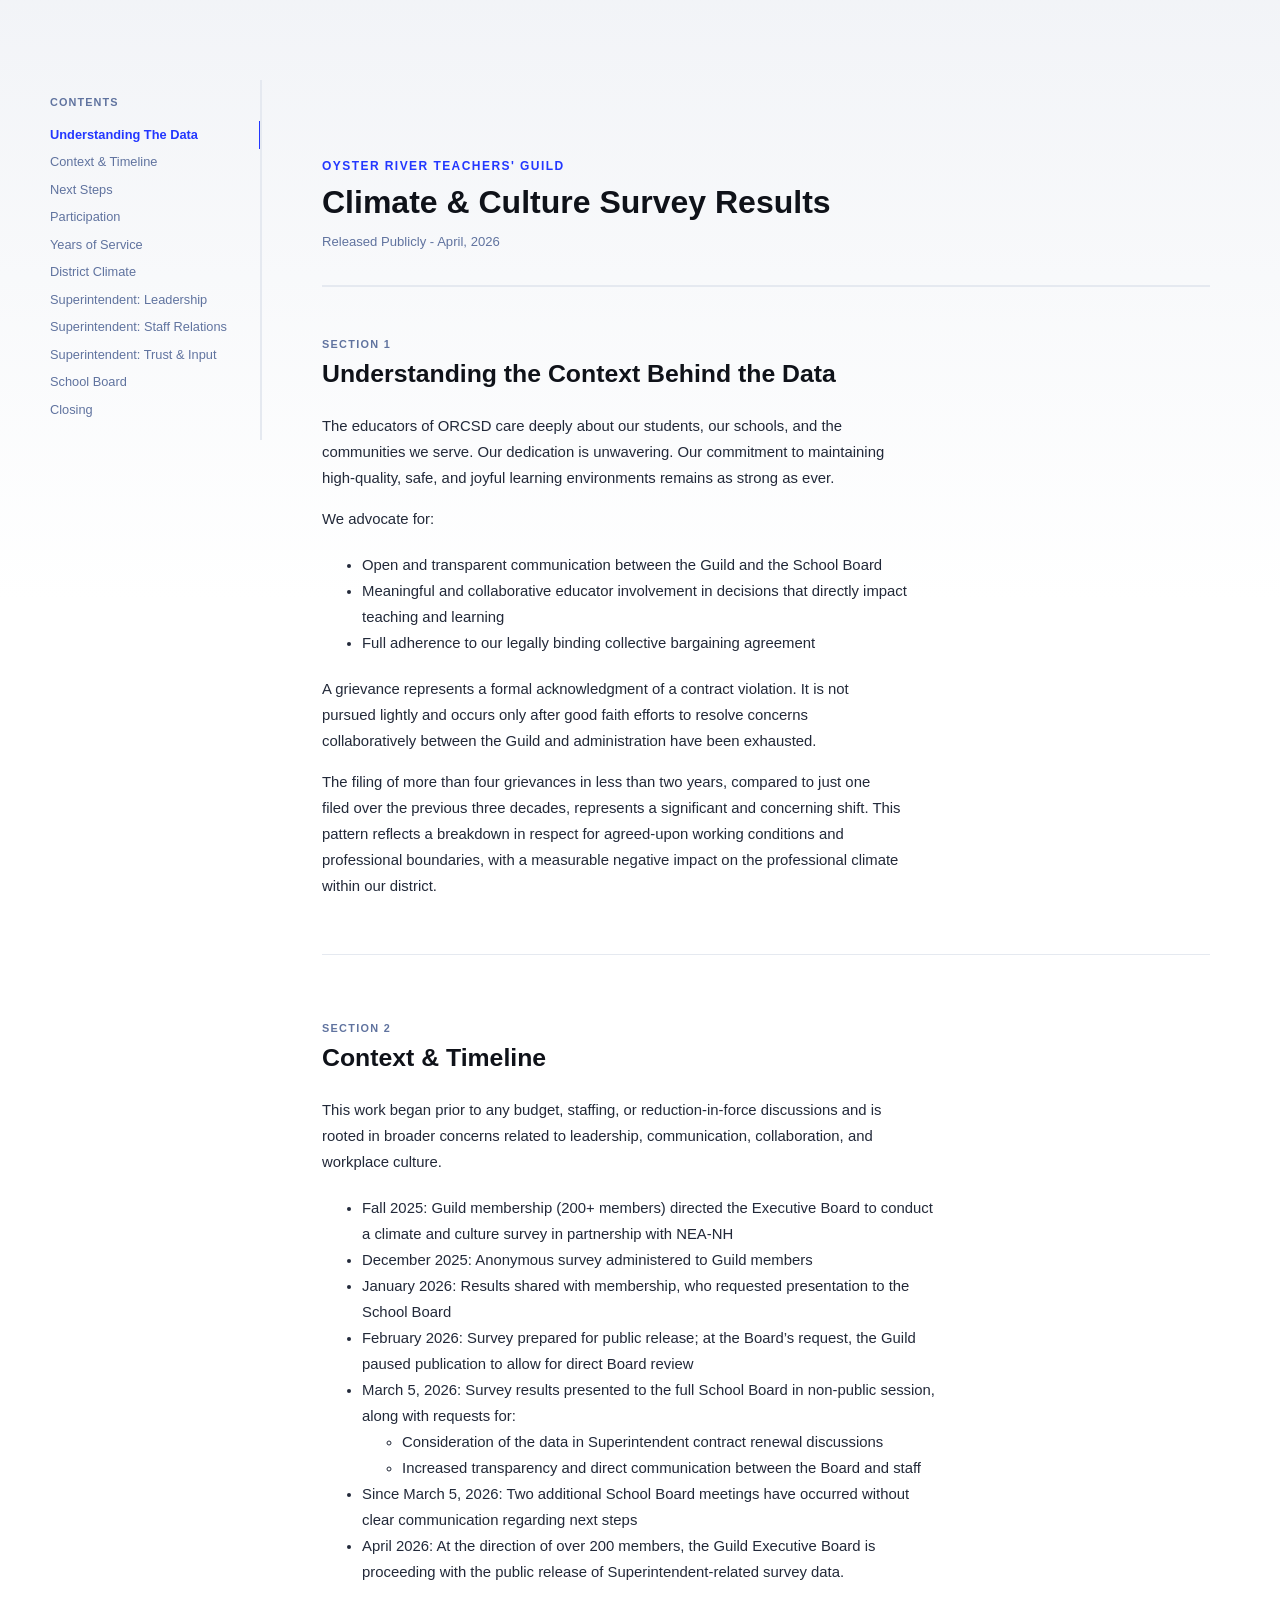
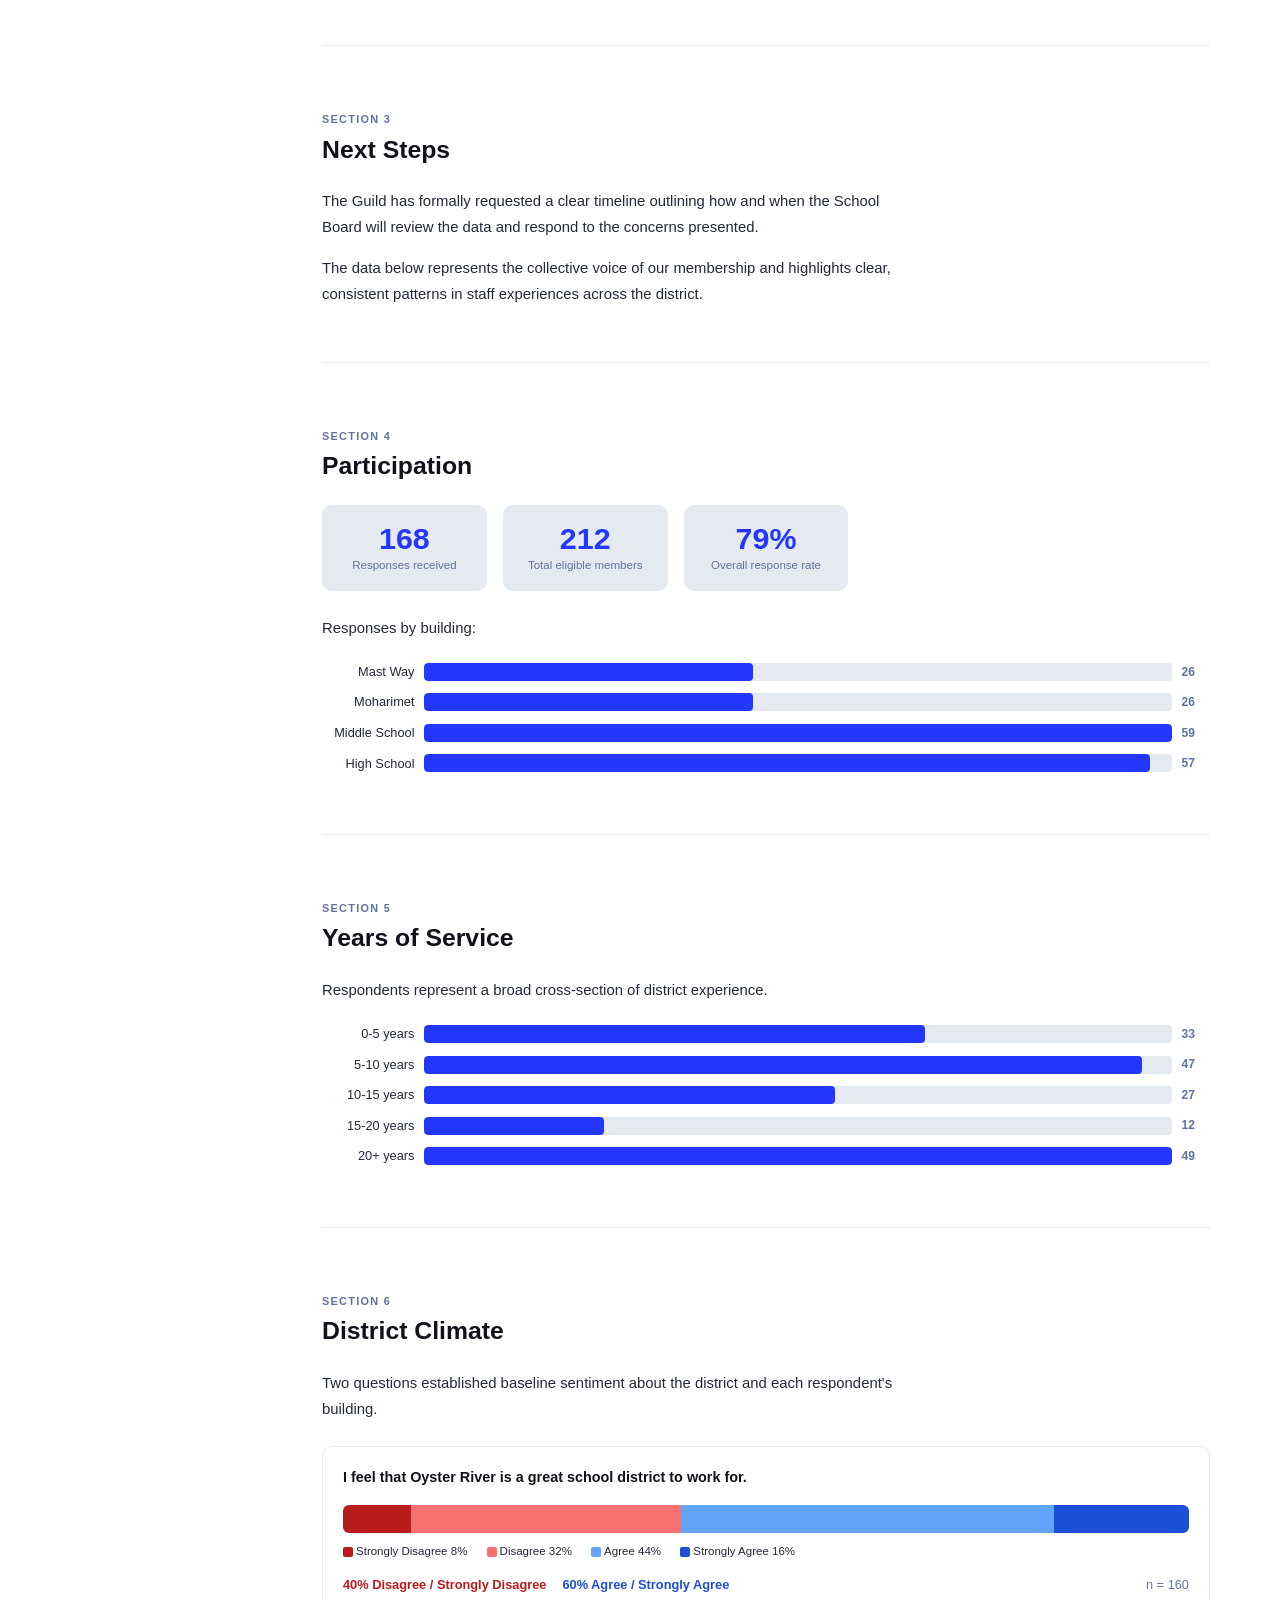
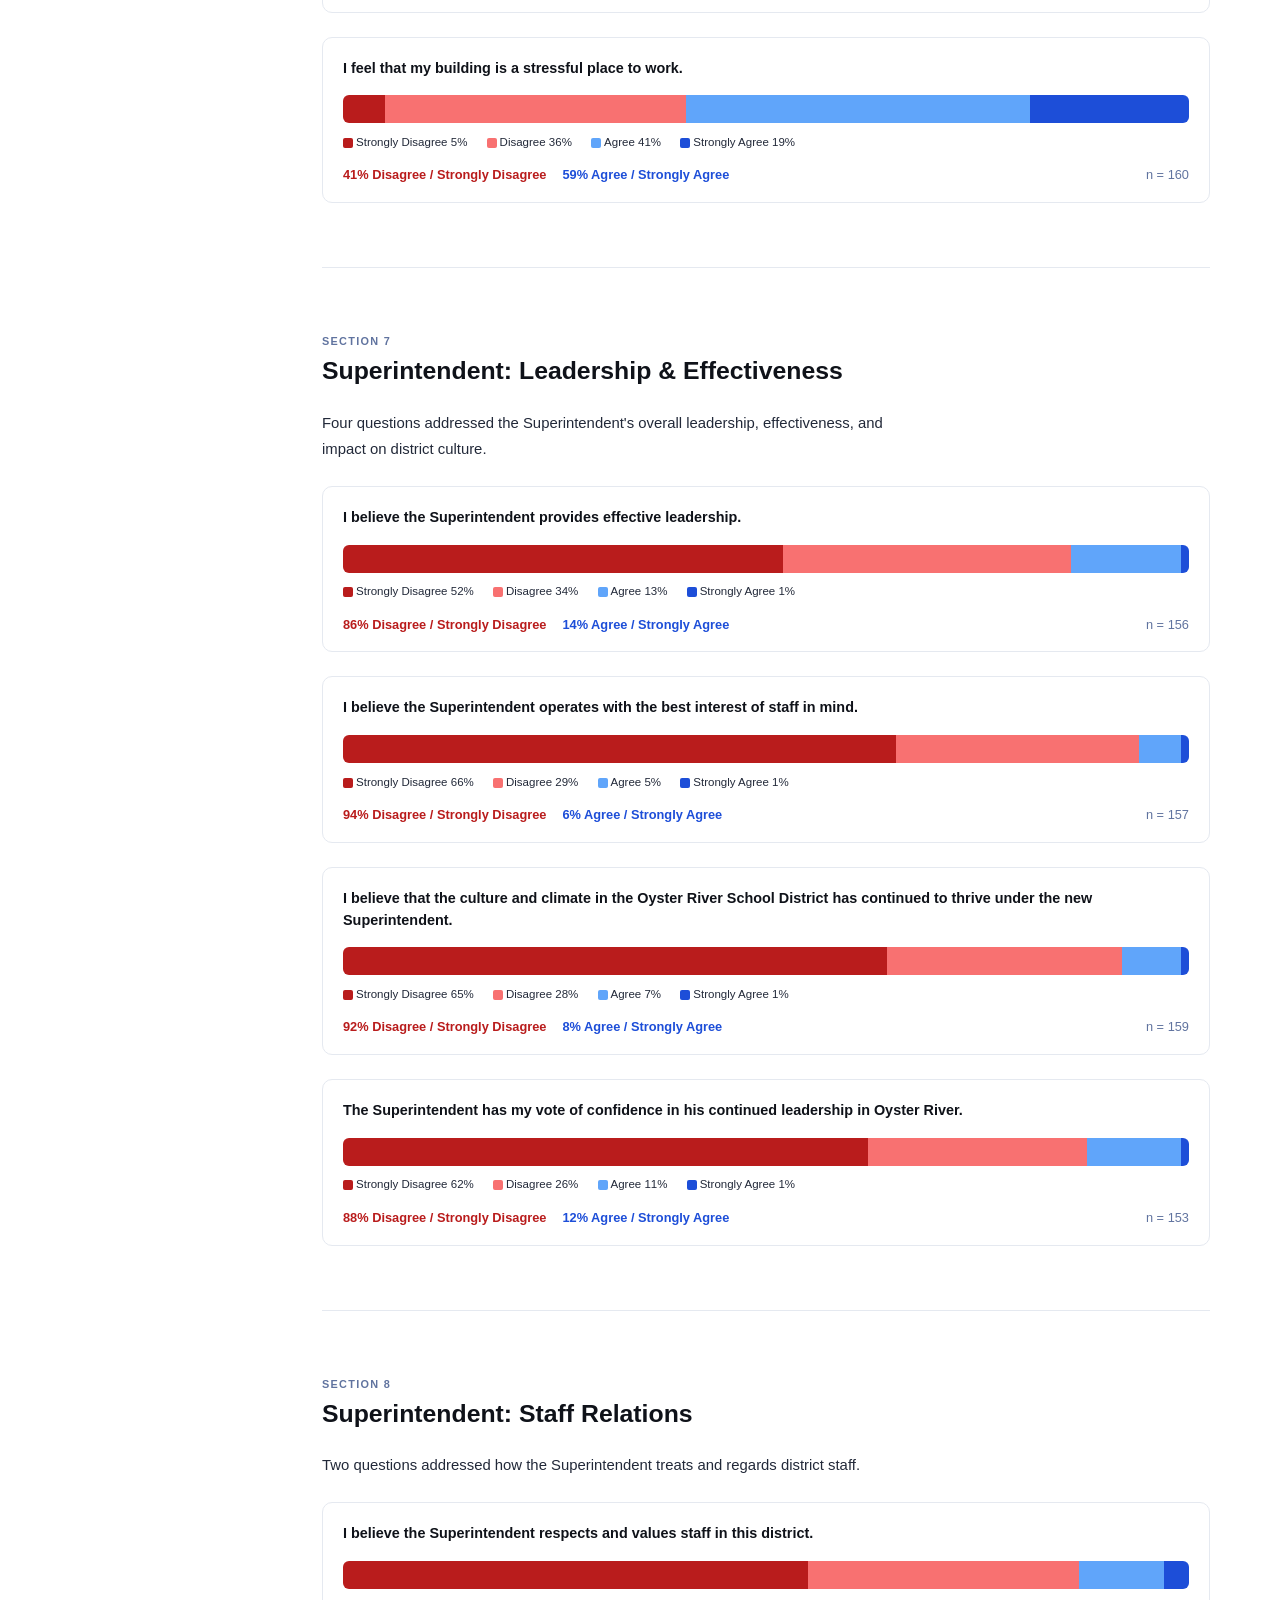
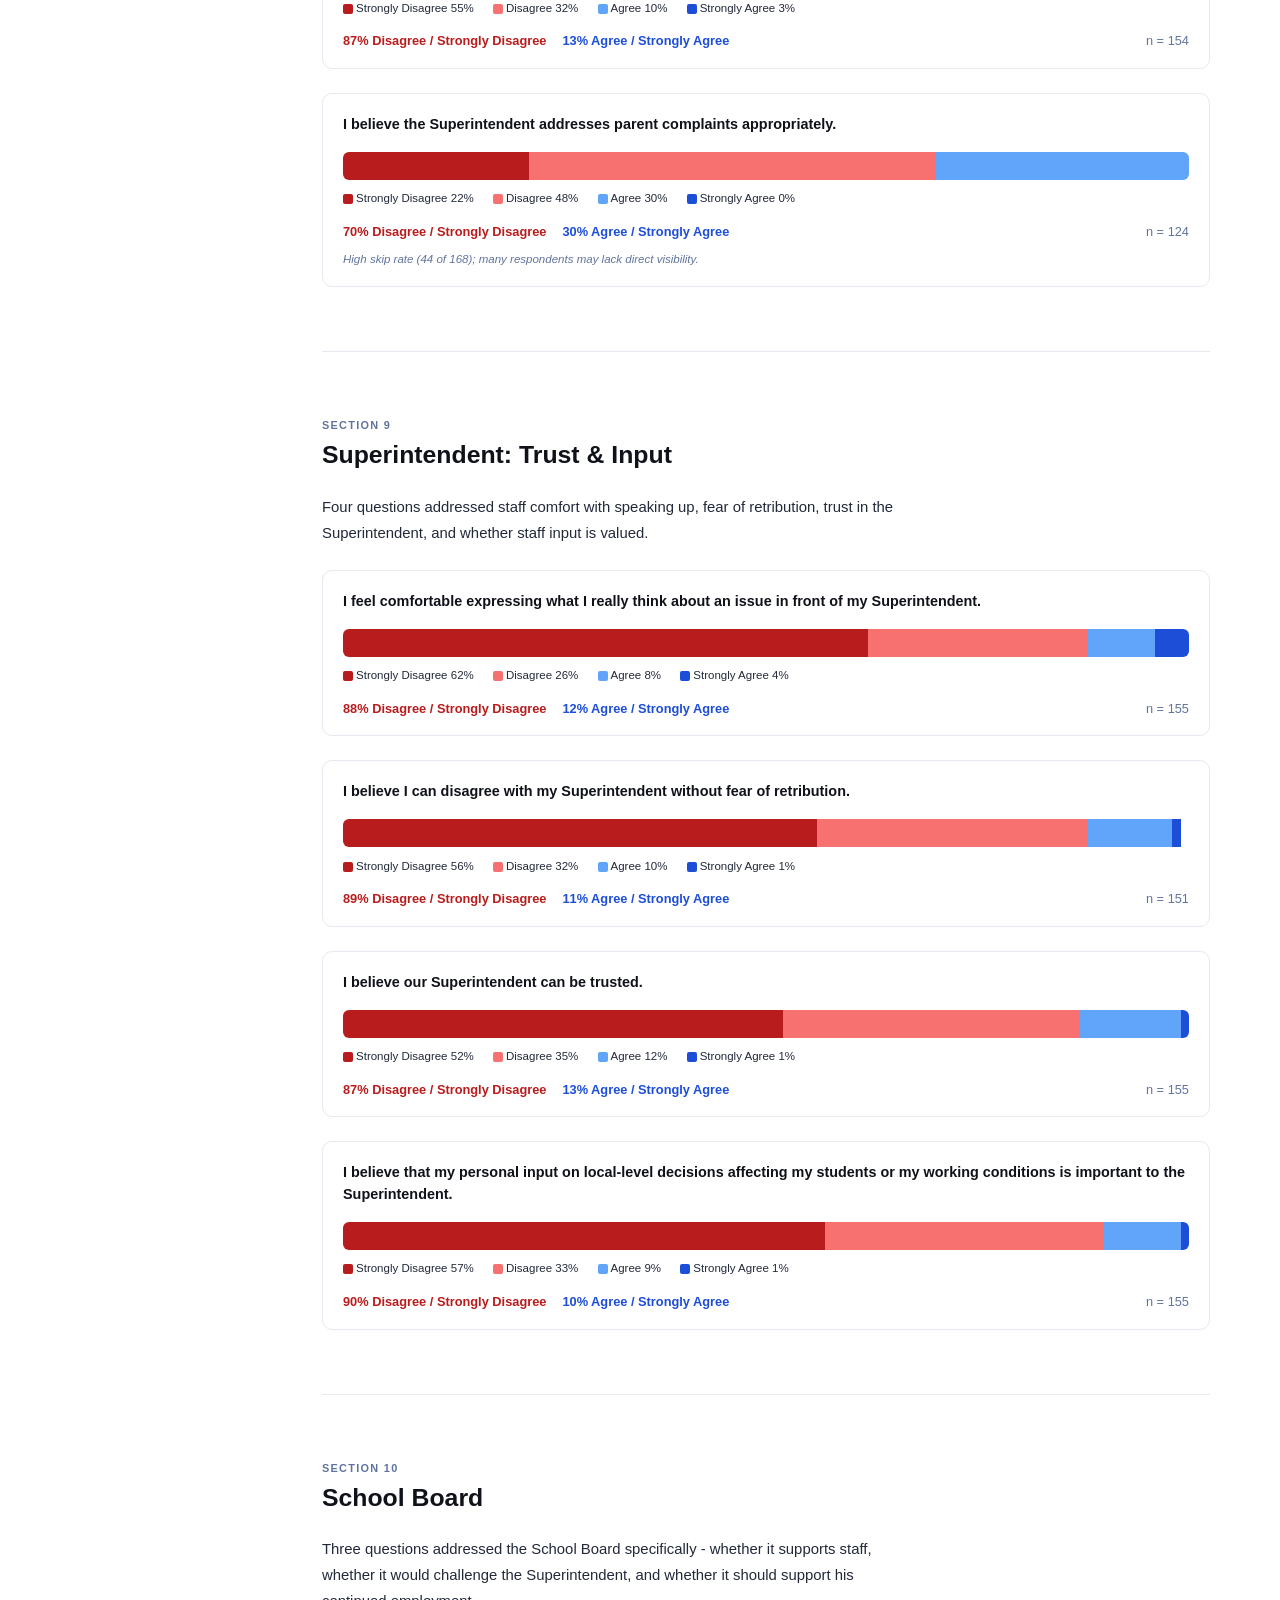
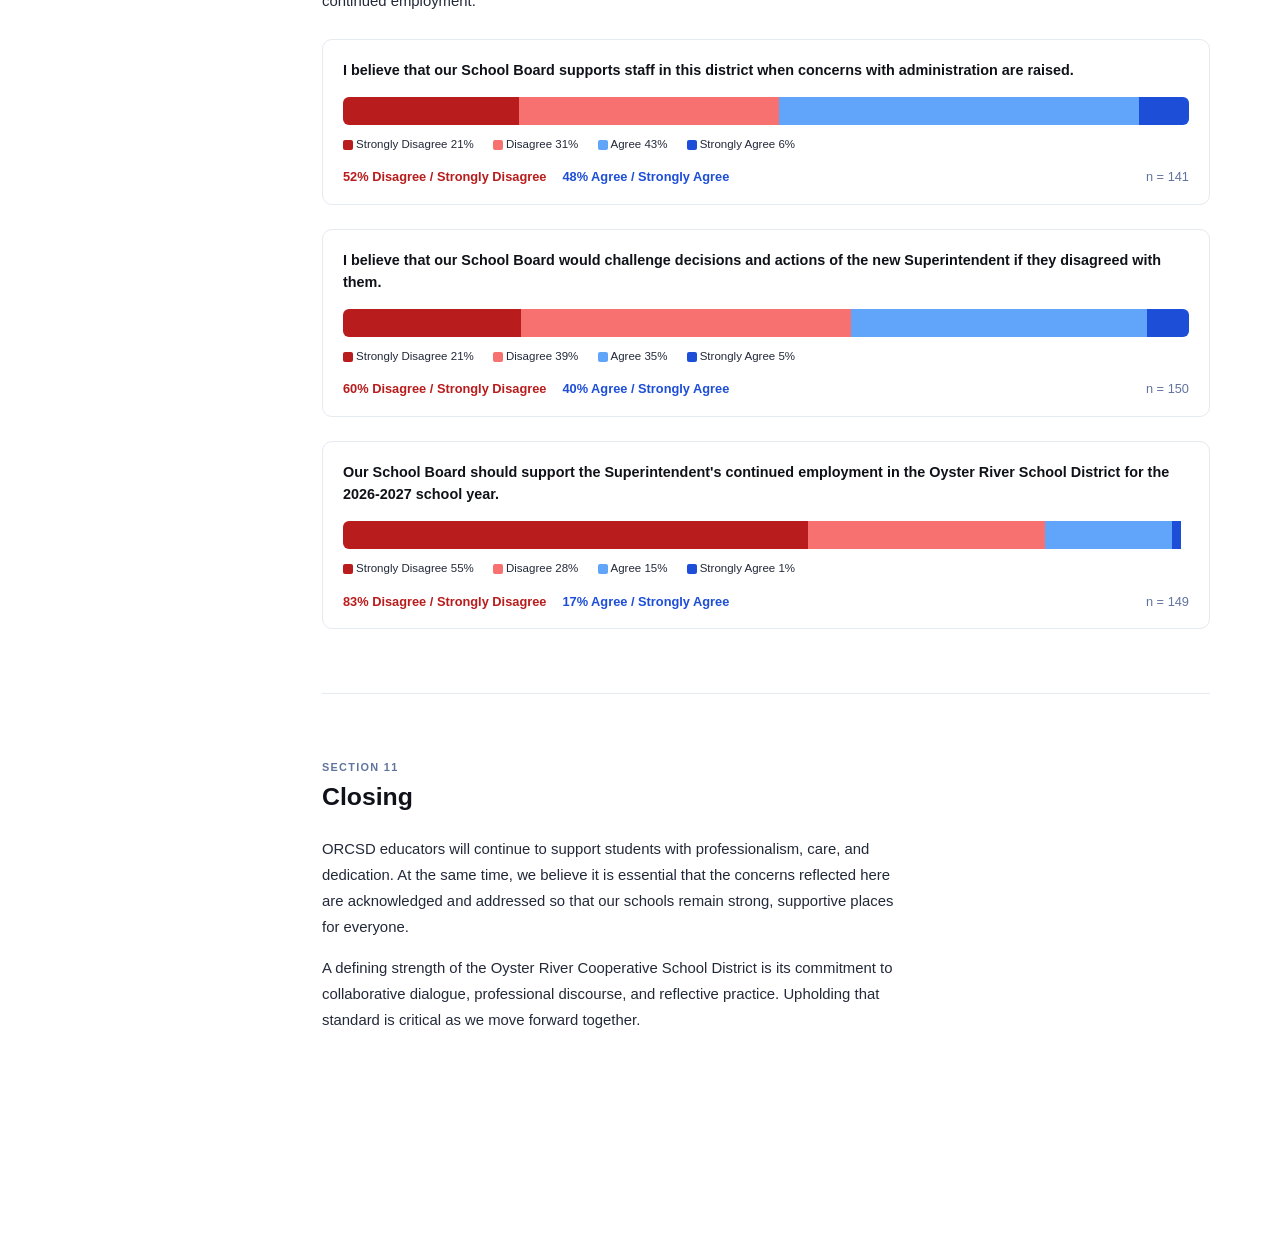
==== commit 9af52266: "Update print statement from 'Hello' to 'Goodbye'" ====
--- a/orcnc/index.html
+++ b/orcnc/index.html
@@ -1,686 +1,1157 @@
 <!DOCTYPE html>
-<!-- saved from url=(0027)https://orcnc.org/#overview -->
-<html lang="en" data-astro-cid-j7pv25f6="">
+<html lang="en">
 <head>
-  <meta http-equiv="Content-Type" content="text/html; charset=UTF-8">
-  
-  <!-- Global Metadata -->
-  <meta name="viewport" content="width=device-width,initial-scale=1">
-  <link rel="icon" type="image/svg+xml" href="https://orcnc.org/favicon.svg">
-  <meta name="generator" content="Astro v5.16.9">
-  
-  <!-- Font preloads -->
-  <link rel="preload" href="https://orcnc.org/fonts/atkinson-regular.woff" as="font" type="font/woff" crossorigin="">
-  <link rel="preload" href="https://orcnc.org/fonts/atkinson-bold.woff" as="font" type="font/woff" crossorigin="">
-  
-  <!-- Canonical URL -->
-  <link rel="canonical" href="https://example.com/">
-  
-  <!-- Primary Meta Tags -->
-  <title>Oyster River Teachers' Guild - Climate &amp; Culture Survey Results</title>
-  <meta name="title" content="Oyster River Teachers&#39; Guild - Climate &amp; Culture Survey Results">
-  <meta name="description" content="Results of the Oyster River Teachers&#39; Guild Climate and Culture Survey, released publicly April, 2026.">
-  
-  <!-- Open Graph / Facebook -->
-  <meta property="og:type" content="website">
-  <meta property="og:url" content="https://example.com/">
-  <meta property="og:title" content="Oyster River Teachers&#39; Guild - Climate &amp; Culture Survey Results">
-  <meta property="og:description" content="Results of the Oyster River Teachers&#39; Guild Climate and Culture Survey, released publicly April, 2026.">
-  <meta property="og:image" content="https://example.com/blog-placeholder-1.jpg">
-  
-  <!-- Twitter -->
-  <meta property="twitter:card" content="summary_large_image">
-  <meta property="twitter:url" content="https://example.com/">
-  <meta property="twitter:title" content="Oyster River Teachers&#39; Guild - Climate &amp; Culture Survey Results">
-  <meta property="twitter:description" content="Results of the Oyster River Teachers&#39; Guild Climate and Culture Survey, released publicly April, 2026.">
-  <meta property="twitter:image" content="https://example.com/blog-placeholder-1.jpg">
-  
-  <style>
-    :root {
-      --accent: #2337ff;
-      --accent-dark: #000d8a;
-      --black: 15, 18, 25;
-      --gray: 96, 115, 159;
-      --gray-light: 229, 233, 240;
-      --gray-dark: 34, 41, 57;
-      --gray-gradient: rgba(var(--gray-light), 50%), #fff;
-      --box-shadow: 0 2px 6px rgba(var(--gray), 25%), 0 8px 24px rgba(var(--gray), 33%), 0 16px 32px rgba(var(--gray), 33%);
-    }
+    <meta http-equiv="Content-Type" content="text/html; charset=UTF-8">
+    <!-- Global Metadata -->
+    <meta name="viewport" content="width=device-width, initial-scale=1">
+    <link rel="icon" type="image/svg+xml" href="https://orcnc.org/favicon.svg">
+    <meta name="generator" content="Astro v5.16.9">
     
-    @font-face {
-      font-family: Atkinson;
-      src: url(/fonts/atkinson-regular.woff) format("woff");
-      font-weight: 400;
-      font-style: normal;
-      font-display: swap;
-    }
+    <!-- Font preloads -->
+    <link rel="preload" href="https://orcnc.org/fonts/atkinson-regular.woff" as="font" type="font/woff" crossorigin="">
+    <link rel="preload" href="https://orcnc.org/fonts/atkinson-bold.woff" as="font" type="font/woff" crossorigin="">
     
-    @font-face {
-      font-family: Atkinson;
-      src: url(/fonts/atkinson-bold.woff) format("woff");
-      font-weight: 700;
-      font-style: normal;
-      font-display: swap;
-    }
+    <!-- Canonical URL -->
+    <link rel="canonical" href="https://example.com/">
     
-    body {
-      font-family: Atkinson, sans-serif;
-      margin: 0;
-      padding: 0;
-      text-align: left;
-      background: linear-gradient(var(--gray-gradient)) no-repeat;
-      background-size: 100% 600px;
-      word-wrap: break-word;
-      overflow-wrap: break-word;
-      color: rgb(var(--gray-dark));
-      font-size: 20px;
-      line-height: 1.7;
-    }
+    <!-- Primary Meta Tags -->
+    <title>Oyster River Teachers' Guild - Climate & Culture Survey Results</title>
+    <meta name="title" content="Oyster River Teachers' Guild - Climate & Culture Survey Results">
+    <meta name="description" content="Results of the Oyster River Teachers' Guild Climate and Culture Survey, released publicly April, 2026.">
     
-    main {
-      width: 720px;
-      max-width: calc(100% - 2em);
-      margin: auto;
-      padding: 3em 1em;
-    }
+    <!-- Open Graph / Facebook -->
+    <meta property="og:type" content="website">
+    <meta property="og:url" content="https://example.com/">
+    <meta property="og:title" content="Oyster River Teachers' Guild - Climate & Culture Survey Results">
+    <meta property="og:description" content="Results of the Oyster River Teachers' Guild Climate and Culture Survey, released publicly April, 2026.">
+    <meta property="og:image" content="https://example.com/blog-placeholder-1.jpg">
     
-    h1, h2, h3, h4, h5, h6 {
-      margin: 0 0 .5rem;
-      color: rgb(var(--black));
-      line-height: 1.2;
-    }
-    
-    h1 { font-size: 3.052em; }
-    h2 { font-size: 2.441em; }
-    h3 { font-size: 1.953em; }
-    h4 { font-size: 1.563em; }
-    h5 { font-size: 1.25em; }
-    
-    strong, b { font-weight: 700; }
-    a, a:hover { color: var(--accent); }
-    p { margin-bottom: 1em; }
-    .prose p { margin-bottom: 2em; }
-    textarea { width: 100%; font-size: 16px; }
-    input { font-size: 16px; }
-    table { width: 100%; }
-    img { max-width: 100%; height: auto; border-radius: 8px; }
-    code { padding: 2px 5px; background-color: rgb(var(--gray-light)); border-radius: 2px; }
-    pre { padding: 1.5em; border-radius: 8px; }
-    pre > code { all: unset; }
-    blockquote { border-left: 4px solid var(--accent); padding: 0 0 0 20px; margin: 0; font-size: 1.333em; }
-    hr { border: none; border-top: 1px solid rgb(var(--gray-light)); }
-    
-    @media(max-width:720px) {
-      body { font-size: 18px; }
-      main { padding: 1em; }
-    }
-    
-    .sr-only {
-      border: 0;
-      padding: 0;
-      margin: 0;
-      position: absolute !important;
-      height: 1px;
-      width: 1px;
-      overflow: hidden;
-      clip: rect(1px 1px 1px 1px);
-      clip: rect(1px, 1px, 1px, 1px);
-      clip-path: inset(50%);
-      white-space: nowrap;
-    }
-  </style>
-  <link rel="stylesheet" href="./Oyster River Teachers&#39; Guild - Climate &amp; Culture Survey Results_files/index.D0PqDEh8.css">
-</head>
-
-<body data-astro-cid-j7pv25f6="">
-  <div class="survey-shell" data-astro-cid-j7pv25f6="">
-    
-    <!-- -- TOC -- -->
-    <nav class="toc" aria-label="Survey sections" data-astro-cid-j7pv25f6="">
-      <h2 data-astro-cid-j7pv25f6="">Contents</h2>
-      <ol data-astro-cid-j7pv25f6="">
-        <li data-astro-cid-j7pv25f6=""><a href="https://orcnc.org/#overview" data-section="overview" data-astro-cid-j7pv25f6="" class="active">Understanding The Data</a></li>
-        <li data-astro-cid-j7pv25f6=""><a href="https://orcnc.org/#context" data-section="context" data-astro-cid-j7pv25f6="" class="">Context &amp; Timeline</a></li>
-        <li data-astro-cid-j7pv25f6=""><a href="https://orcnc.org/#next-steps" data-section="next-steps" data-astro-cid-j7pv25f6="" class="">Next Steps</a></li>
-        <li data-astro-cid-j7pv25f6=""><a href="https://orcnc.org/#participation" data-section="participation" data-astro-cid-j7pv25f6="" class="">Participation</a></li>
-        <li data-astro-cid-j7pv25f6=""><a href="https://orcnc.org/#experience" data-section="experience" data-astro-cid-j7pv25f6="" class="">Years of Service</a></li>
-        <li data-astro-cid-j7pv25f6=""><a href="https://orcnc.org/#district-climate" data-section="district-climate" data-astro-cid-j7pv25f6="" class="">District Climate</a></li>
-        <li data-astro-cid-j7pv25f6=""><a href="https://orcnc.org/#superintendent-leadership" data-section="superintendent-leadership" data-astro-cid-j7pv25f6="" class="">Superintendent: Leadership</a></li>
-        <li data-astro-cid-j7pv25f6=""><a href="https://orcnc.org/#superintendent-relations" data-section="superintendent-relations" data-astro-cid-j7pv25f6="" class="">Superintendent: Staff Relations</a></li>
-        <li data-astro-cid-j7pv25f6=""><a href="https://orcnc.org/#superintendent-trust" data-section="superintendent-trust" data-astro-cid-j7pv25f6="" class="">Superintendent: Trust &amp; Input</a></li>
-        <li data-astro-cid-j7pv25f6=""><a href="https://orcnc.org/#school-board" data-section="school-board" data-astro-cid-j7pv25f6="" class="">School Board</a></li>
-        <li data-astro-cid-j7pv25f6=""><a href="https://orcnc.org/#closing" data-section="closing" data-astro-cid-j7pv25f6="">Closing</a></li>
-      </ol>
-    </nav>
-    
-    <!-- -- Content -- -->
-    <main class="survey-content" data-astro-cid-j7pv25f6="">
-      
-      <!-- OVERVIEW -->
-      <section id="overview" class="section" data-astro-cid-j7pv25f6="">
-        <div class="survey-header" data-astro-cid-j7pv25f6="">
-          <div class="kicker" data-astro-cid-j7pv25f6="">Oyster River Teachers' Guild</div>
-          <h1 data-astro-cid-j7pv25f6="">Climate &amp; Culture Survey Results</h1>
-          <div class="meta" data-astro-cid-j7pv25f6="">Released Publicly&nbsp;&nbsp;-&nbsp;&nbsp;April, 2026</div>
-        </div>
-        <div class="section-num" data-astro-cid-j7pv25f6="">Section 1</div>
-        <h2 data-astro-cid-j7pv25f6="">Understanding the Context Behind the Data <a class="anchor-link" href="https://orcnc.org/#overview" data-astro-cid-j7pv25f6="">#</a></h2>
-        <p data-astro-cid-j7pv25f6="">The educators of ORCSD care deeply about our students, our schools, and the communities we serve. Our dedication is unwavering. Our commitment to maintaining high-quality, safe, and joyful learning environments remains as strong as ever.</p>
-        <p data-astro-cid-j7pv25f6="">We advocate for:</p>
-        <ul data-astro-cid-j7pv25f6="">
-          <li data-astro-cid-j7pv25f6="">Open and transparent communication between the Guild and the School Board</li>
-          <li data-astro-cid-j7pv25f6="">Meaningful and collaborative educator involvement in decisions that directly impact teaching and learning</li>
-          <li data-astro-cid-j7pv25f6="">Full adherence to our legally binding collective bargaining agreement</li>
-        </ul>
-        <p data-astro-cid-j7pv25f6="">A grievance represents a formal acknowledgment of a contract violation. It is not pursued lightly and occurs only after good faith efforts to resolve concerns collaboratively between the Guild and administration have been exhausted.</p>
-        <p data-astro-cid-j7pv25f6="">The filing of more than four grievances in less than two years, compared to just one filed over the previous three decades, represents a significant and concerning shift. This pattern reflects a breakdown in respect for agreed-upon working conditions and professional boundaries, with a measurable negative impact on the professional climate within our district.</p>
-      </section>
-      
-      <!-- CONTEXT -->
-      <section id="context" class="section" data-astro-cid-j7pv25f6="">
-        <div class="section-num" data-astro-cid-j7pv25f6="">Section 2</div>
-        <h2 data-astro-cid-j7pv25f6="">Context &amp; Timeline <a class="anchor-link" href="https://orcnc.org/#context" data-astro-cid-j7pv25f6="">#</a></h2>
-        <p data-astro-cid-j7pv25f6="">This work began prior to any budget, staffing, or reduction-in-force discussions and is rooted in broader concerns related to leadership, communication, collaboration, and workplace culture.</p>
-        <ul data-astro-cid-j7pv25f6="">
-          <li data-astro-cid-j7pv25f6="">Fall 2025: Guild membership (200+ members) directed the Executive Board to conduct a climate and culture survey in partnership with NEA-NH</li>
-          <li data-astro-cid-j7pv25f6="">December 2025: Anonymous survey administered to Guild members</li>
-          <li data-astro-cid-j7pv25f6="">January 2026: Results shared with membership, who requested presentation to the School Board</li>
-          <li data-astro-cid-j7pv25f6="">February 2026: Survey prepared for public release; at the Board's request, the Guild paused publication to allow for direct Board review</li>
-          <li data-astro-cid-j7pv25f6="">March 5, 2026: Survey results presented to the full School Board in non-public session, along with requests for:
-            <ul data-astro-cid-j7pv25f6="">
-              <li data-astro-cid-j7pv25f6="">Consideration of the data in Superintendent contract renewal discussions</li>
-              <li data-astro-cid-j7pv25f6="">Increased transparency and direct communication between the Board and staff</li>
-            </ul>
-          </li>
-          <li data-astro-cid-j7pv25f6="">Since March 5, 2026: Two additional School Board meetings have occurred without clear communication regarding next steps</li>
-          <li data-astro-cid-j7pv25f6="">April 2026: At the direction of over 200 members, the Guild Executive Board is proceeding with the public release of Superintendent-related survey data.</li>
-        </ul>
-      </section>
-      
-      <!-- NEXT STEPS -->
-      <section id="next-steps" class="section" data-astro-cid-j7pv25f6="">
-        <div class="section-num" data-astro-cid-j7pv25f6="">Section 3</div>
-        <h2 data-astro-cid-j7pv25f6="">Next Steps <a class="anchor-link" href="https://orcnc.org/#next-steps" data-astro-cid-j7pv25f6="">#</a></h2>
-        <p data-astro-cid-j7pv25f6="">The Guild has formally requested a clear timeline outlining how and when the School Board will review the data and respond to the concerns presented.</p>
-        <p data-astro-cid-j7pv25f6="">The data below represents the collective voice of our membership and highlights clear, consistent patterns in staff experiences across the district.</p>
-      </section>
-      
-      <!-- PARTICIPATION -->
-      <section id="participation" class="section" data-astro-cid-j7pv25f6="">
-        <div class="section-num" data-astro-cid-j7pv25f6="">Section 4</div>
-        <h2 data-astro-cid-j7pv25f6="">Participation <a class="anchor-link" href="https://orcnc.org/#participation" data-astro-cid-j7pv25f6="">#</a></h2>
-        <div class="stat-grid" data-astro-cid-j7pv25f6="">
-          <div class="stat-card" data-astro-cid-j7pv25f6="">
-            <div class="val" data-astro-cid-j7pv25f6="">168</div>
-            <div class="lbl" data-astro-cid-j7pv25f6="">Responses received</div>
-          </div>
-          <div class="stat-card" data-astro-cid-j7pv25f6="">
-            <div class="val" data-astro-cid-j7pv25f6="">212</div>
-            <div class="lbl" data-astro-cid-j7pv25f6="">Total eligible members</div>
-          </div>
-          <div class="stat-card" data-astro-cid-j7pv25f6="">
-            <div class="val" data-astro-cid-j7pv25f6="">79%</div>
-            <div class="lbl" data-astro-cid-j7pv25f6="">Overall response rate</div>
-          </div>
-        </div>
-        <p data-astro-cid-j7pv25f6="">Responses by building:</p>
-        <div class="bar-chart" data-astro-cid-j7pv25f6="">
-          <div class="bar-row" data-astro-cid-j7pv25f6="">
-            <span class="bar-label" data-astro-cid-j7pv25f6="">Mast Way</span>
-            <div class="bar-track" data-astro-cid-j7pv25f6=""><div class="bar-fill" style="width:44%" data-astro-cid-j7pv25f6=""></div></div>
-            <span class="bar-pct" data-astro-cid-j7pv25f6="">26</span>
-          </div>
-          <div class="bar-row" data-astro-cid-j7pv25f6="">
-            <span class="bar-label" data-astro-cid-j7pv25f6="">Moharimet</span>
-            <div class="bar-track" data-astro-cid-j7pv25f6=""><div class="bar-fill" style="width:44%" data-astro-cid-j7pv25f6=""></div></div>
-            <span class="bar-pct" data-astro-cid-j7pv25f6="">26</span>
-          </div>
-          <div class="bar-row" data-astro-cid-j7pv25f6="">
-            <span class="bar-label" data-astro-cid-j7pv25f6="">Middle School</span>
-            <div class="bar-track" data-astro-cid-j7pv25f6=""><div class="bar-fill" style="width:100%" data-astro-cid-j7pv25f6=""></div></div>
-            <span class="bar-pct" data-astro-cid-j7pv25f6="">59</span>
-          </div>
-          <div class="bar-row" data-astro-cid-j7pv25f6="">
-            <span class="bar-label" data-astro-cid-j7pv25f6="">High School</span>
-            <div class="bar-track" data-astro-cid-j7pv25f6=""><div class="bar-fill" style="width:97%" data-astro-cid-j7pv25f6=""></div></div>
-            <span class="bar-pct" data-astro-cid-j7pv25f6="">57</span>
-          </div>
-        </div>
-      </section>
-      
-      <!-- YEARS OF SERVICE -->
-      <section id="experience" class="section" data-astro-cid-j7pv25f6="">
-        <div class="section-num" data-astro-cid-j7pv25f6="">Section 5</div>
-        <h2 data-astro-cid-j7pv25f6="">Years of Service <a class="anchor-link" href="https://orcnc.org/#experience" data-astro-cid-j7pv25f6="">#</a></h2>
-        <p data-astro-cid-j7pv25f6="">Respondents represent a broad cross-section of district experience.</p>
-        <div class="bar-chart" data-astro-cid-j7pv25f6="">
-          <div class="bar-row" data-astro-cid-j7pv25f6="">
-            <span class="bar-label" data-astro-cid-j7pv25f6="">0-5 years</span>
-            <div class="bar-track" data-astro-cid-j7pv25f6=""><div class="bar-fill" style="width:67%" data-astro-cid-j7pv25f6=""></div></div>
-            <span class="bar-pct" data-astro-cid-j7pv25f6="">33</span>
-          </div>
-          <div class="bar-row" data-astro-cid-j7pv25f6="">
-            <span class="bar-label" data-astro-cid-j7pv25f6="">5-10 years</span>
-            <div class="bar-track" data-astro-cid-j7pv25f6=""><div class="bar-fill" style="width:96%" data-astro-cid-j7pv25f6=""></div></div>
-            <span class="bar-pct" data-astro-cid-j7pv25f6="">47</span>
-          </div>
-          <div class="bar-row" data-astro-cid-j7pv25f6="">
-            <span class="bar-label" data-astro-cid-j7pv25f6="">10-15 years</span>
-            <div class="bar-track" data-astro-cid-j7pv25f6=""><div class="bar-fill" style="width:55%" data-astro-cid-j7pv25f6=""></div></div>
-            <span class="bar-pct" data-astro-cid-j7pv25f6="">27</span>
-          </div>
-          <div class="bar-row" data-astro-cid-j7pv25f6="">
-            <span class="bar-label" data-astro-cid-j7pv25f6="">15-20 years</span>
-            <div class="bar-track" data-astro-cid-j7pv25f6=""><div class="bar-fill" style="width:24%" data-astro-cid-j7pv25f6=""></div></div>
-            <span class="bar-pct" data-astro-cid-j7pv25f6="">12</span>
-          </div>
-          <div class="bar-row" data-astro-cid-j7pv25f6="">
-            <span class="bar-label" data-astro-cid-j7pv25f6="">20+ years</span>
-            <div class="bar-track" data-astro-cid-j7pv25f6=""><div class="bar-fill" style="width:100%" data-astro-cid-j7pv25f6=""></div></div>
-            <span class="bar-pct" data-astro-cid-j7pv25f6="">49</span>
-          </div>
-        </div>
-      </section>
-      
-      <!-- DISTRICT CLIMATE -->
-      <section id="district-climate" class="section" data-astro-cid-j7pv25f6="">
-        <div class="section-num" data-astro-cid-j7pv25f6="">Section 6</div>
-        <h2 data-astro-cid-j7pv25f6="">District Climate <a class="anchor-link" href="https://orcnc.org/#district-climate" data-astro-cid-j7pv25f6="">#</a></h2>
-        <p data-astro-cid-j7pv25f6="">Two questions established baseline sentiment about the district and each respondent's building.</p>
-        <div class="q-card" id="q5" data-astro-cid-j7pv25f6="">
-          <div class="q-text" data-astro-cid-j7pv25f6="">I feel that Oyster River is a great school district to work for.</div>
-          <div class="likert-bar" data-astro-cid-j7pv25f6="">
-            <div class="seg-sd" style="width:8%" title="Strongly Disagree: 8%" data-astro-cid-j7pv25f6=""></div>
-            <div class="seg-d" style="width:32%" title="Disagree: 32%" data-astro-cid-j7pv25f6=""></div>
-            <div class="seg-a" style="width:44%" title="Agree: 44%" data-astro-cid-j7pv25f6=""></div>
-            <div class="seg-sa" style="width:16%" title="Strongly Agree: 16%" data-astro-cid-j7pv25f6=""></div>
-          </div>
-          <div class="likert-legend" data-astro-cid-j7pv25f6="">
-            <span data-astro-cid-j7pv25f6=""><span class="dot dot-sd" data-astro-cid-j7pv25f6=""></span>Strongly Disagree 8%</span>
-            <span data-astro-cid-j7pv25f6=""><span class="dot dot-d" data-astro-cid-j7pv25f6=""></span>Disagree 32%</span>
-            <span data-astro-cid-j7pv25f6=""><span class="dot dot-a" data-astro-cid-j7pv25f6=""></span>Agree 44%</span>
-            <span data-astro-cid-j7pv25f6=""><span class="dot dot-sa" data-astro-cid-j7pv25f6=""></span>Strongly Agree 16%</span>
-          </div>
-          <div class="likert-summary" data-astro-cid-j7pv25f6="">
-            <span class="neg-pct" data-astro-cid-j7pv25f6="">40% Disagree / Strongly Disagree</span>
-            <span class="pos-pct" data-astro-cid-j7pv25f6="">60% Agree / Strongly Agree</span>
-            <span class="resp-count" data-astro-cid-j7pv25f6="">n = 160</span>
-          </div>
-        </div>
-        <div class="q-card" id="q6" data-astro-cid-j7pv25f6="">
-          <div class="q-text" data-astro-cid-j7pv25f6="">I feel that my building is a stressful place to work.</div>
-          <div class="likert-bar" data-astro-cid-j7pv25f6="">
-            <div class="seg-sd" style="width:5%" title="Strongly Disagree: 5%" data-astro-cid-j7pv25f6=""></div>
-            <div class="seg-d" style="width:36%" title="Disagree: 36%" data-astro-cid-j7pv25f6=""></div>
-            <div class="seg-a" style="width:41%" title="Agree: 41%" data-astro-cid-j7pv25f6=""></div>
-            <div class="seg-sa" style="width:19%" title="Strongly Agree: 19%" data-astro-cid-j7pv25f6=""></div>
-          </div>
-          <div class="likert-legend" data-astro-cid-j7pv25f6="">
-            <span data-astro-cid-j7pv25f6=""><span class="dot dot-sd" data-astro-cid-j7pv25f6=""></span>Strongly Disagree 5%</span>
-            <span data-astro-cid-j7pv25f6=""><span class="dot dot-d" data-astro-cid-j7pv25f6=""></span>Disagree 36%</span>
-            <span data-astro-cid-j7pv25f6=""><span class="dot dot-a" data-astro-cid-j7pv25f6=""></span>Agree 41%</span>
-            <span data-astro-cid-j7pv25f6=""><span class="dot dot-sa" data-astro-cid-j7pv25f6=""></span>Strongly Agree 19%</span>
-          </div>
-          <div class="likert-summary" data-astro-cid-j7pv25f6="">
-            <span class="neg-pct" data-astro-cid-j7pv25f6="">41% Disagree / Strongly Disagree</span>
-            <span class="pos-pct" data-astro-cid-j7pv25f6="">59% Agree / Strongly Agree</span>
-            <span class="resp-count" data-astro-cid-j7pv25f6="">n = 160</span>
-          </div>
-        </div>
-      </section>
-      
-      <!-- SUPERINTENDENT: LEADERSHIP -->
-      <section id="superintendent-leadership" class="section" data-astro-cid-j7pv25f6="">
-        <div class="section-num" data-astro-cid-j7pv25f6="">Section 7</div>
-        <h2 data-astro-cid-j7pv25f6="">Superintendent: Leadership &amp; Effectiveness <a class="anchor-link" href="https://orcnc.org/#superintendent-leadership" data-astro-cid-j7pv25f6="">#</a></h2>
-        <p data-astro-cid-j7pv25f6="">Four questions addressed the Superintendent's overall leadership, effectiveness, and impact on district culture.</p>
-        <div class="q-card" id="q7" data-astro-cid-j7pv25f6="">
-          <div class="q-text" data-astro-cid-j7pv25f6="">I believe the Superintendent provides effective leadership.</div>
-          <div class="likert-bar" data-astro-cid-j7pv25f6="">
-            <div class="seg-sd" style="width:52%" title="Strongly Disagree: 52%" data-astro-cid-j7pv25f6=""></div>
-            <div class="seg-d" style="width:34%" title="Disagree: 34%" data-astro-cid-j7pv25f6=""></div>
-            <div class="seg-a" style="width:13%" title="Agree: 13%" data-astro-cid-j7pv25f6=""></div>
-            <div class="seg-sa" style="width:1%" title="Strongly Agree: 1%" data-astro-cid-j7pv25f6=""></div>
-          </div>
-          <div class="likert-legend" data-astro-cid-j7pv25f6="">
-            <span data-astro-cid-j7pv25f6=""><span class="dot dot-sd" data-astro-cid-j7pv25f6=""></span>Strongly Disagree 52%</span>
-            <span data-astro-cid-j7pv25f6=""><span class="dot dot-d" data-astro-cid-j7pv25f6=""></span>Disagree 34%</span>
-            <span data-astro-cid-j7pv25f6=""><span class="dot dot-a" data-astro-cid-j7pv25f6=""></span>Agree 13%</span>
-            <span data-astro-cid-j7pv25f6=""><span class="dot dot-sa" data-astro-cid-j7pv25f6=""></span>Strongly Agree 1%</span>
-          </div>
-          <div class="likert-summary" data-astro-cid-j7pv25f6="">
-            <span class="neg-pct" data-astro-cid-j7pv25f6="">86% Disagree / Strongly Disagree</span>
-            <span class="pos-pct" data-astro-cid-j7pv25f6="">14% Agree / Strongly Agree</span>
-            <span class="resp-count" data-astro-cid-j7pv25f6="">n = 156</span>
-          </div>
-        </div>
-        <div class="q-card" id="q8" data-astro-cid-j7pv25f6="">
-          <div class="q-text" data-astro-cid-j7pv25f6="">I believe the Superintendent operates with the best interest of staff in mind.</div>
-          <div class="likert-bar" data-astro-cid-j7pv25f6="">
-            <div class="seg-sd" style="width:66%" title="Strongly Disagree: 66%" data-astro-cid-j7pv25f6=""></div>
-            <div class="seg-d" style="width:29%" title="Disagree: 29%" data-astro-cid-j7pv25f6=""></div>
-            <div class="seg-a" style="width:5%" title="Agree: 5%" data-astro-cid-j7pv25f6=""></div>
-            <div class="seg-sa" style="width:1%" title="Strongly Agree: 1%" data-astro-cid-j7pv25f6=""></div>
-          </div>
-          <div class="likert-legend" data-astro-cid-j7pv25f6="">
-            <span data-astro-cid-j7pv25f6=""><span class="dot dot-sd" data-astro-cid-j7pv25f6=""></span>Strongly Disagree 66%</span>
-            <span data-astro-cid-j7pv25f6=""><span class="dot dot-d" data-astro-cid-j7pv25f6=""></span>Disagree 29%</span>
-            <span data-astro-cid-j7pv25f6=""><span class="dot dot-a" data-astro-cid-j7pv25f6=""></span>Agree 5%</span>
-            <span data-astro-cid-j7pv25f6=""><span class="dot dot-sa" data-astro-cid-j7pv25f6=""></span>Strongly Agree 1%</span>
-          </div>
-          <div class="likert-summary" data-astro-cid-j7pv25f6="">
-            <span class="neg-pct" data-astro-cid-j7pv25f6="">94% Disagree / Strongly Disagree</span>
-            <span class="pos-pct" data-astro-cid-j7pv25f6="">6% Agree / Strongly Agree</span>
-            <span class="resp-count" data-astro-cid-j7pv25f6="">n = 157</span>
-          </div>
-        </div>
-        <div class="q-card" id="q15" data-astro-cid-j7pv25f6="">
-          <div class="q-text" data-astro-cid-j7pv25f6="">I believe that the culture and climate in the Oyster River School District has continued to thrive under the new Superintendent.</div>
-          <div class="likert-bar" data-astro-cid-j7pv25f6="">
-            <div class="seg-sd" style="width:65%" title="Strongly Disagree: 65%" data-astro-cid-j7pv25f6=""></div>
-            <div class="seg-d" style="width:28%" title="Disagree: 28%" data-astro-cid-j7pv25f6=""></div>
-            <div class="seg-a" style="width:7%" title="Agree: 7%" data-astro-cid-j7pv25f6=""></div>
-            <div class="seg-sa" style="width:1%" title="Strongly Agree: 1%" data-astro-cid-j7pv25f6=""></div>
-          </div>
-          <div class="likert-legend" data-astro-cid-j7pv25f6="">
-            <span data-astro-cid-j7pv25f6=""><span class="dot dot-sd" data-astro-cid-j7pv25f6=""></span>Strongly Disagree 65%</span>
-            <span data-astro-cid-j7pv25f6=""><span class="dot dot-d" data-astro-cid-j7pv25f6=""></span>Disagree 28%</span>
-            <span data-astro-cid-j7pv25f6=""><span class="dot dot-a" data-astro-cid-j7pv25f6=""></span>Agree 7%</span>
-            <span data-astro-cid-j7pv25f6=""><span class="dot dot-sa" data-astro-cid-j7pv25f6=""></span>Strongly Agree 1%</span>
-          </div>
-          <div class="likert-summary" data-astro-cid-j7pv25f6="">
-            <span class="neg-pct" data-astro-cid-j7pv25f6="">92% Disagree / Strongly Disagree</span>
-            <span class="pos-pct" data-astro-cid-j7pv25f6="">8% Agree / Strongly Agree</span>
-            <span class="resp-count" data-astro-cid-j7pv25f6="">n = 159</span>
-          </div>
-        </div>
-        <div class="q-card" id="q16" data-astro-cid-j7pv25f6="">
-          <div class="q-text" data-astro-cid-j7pv25f6="">The Superintendent has my vote of confidence in his continued leadership in Oyster River.</div>
-          <div class="likert-bar" data-astro-cid-j7pv25f6="">
-            <div class="seg-sd" style="width:62%" title="Strongly Disagree: 62%" data-astro-cid-j7pv25f6=""></div>
-            <div class="seg-d" style="width:26%" title="Disagree: 26%" data-astro-cid-j7pv25f6=""></div>
-            <div class="seg-a" style="width:11%" title="Agree: 11%" data-astro-cid-j7pv25f6=""></div>
-            <div class="seg-sa" style="width:1%" title="Strongly Agree: 1%" data-astro-cid-j7pv25f6=""></div>
-          </div>
-          <div class="likert-legend" data-astro-cid-j7pv25f6="">
-            <span data-astro-cid-j7pv25f6=""><span class="dot dot-sd" data-astro-cid-j7pv25f6=""></span>Strongly Disagree 62%</span>
-            <span data-astro-cid-j7pv25f6=""><span class="dot dot-d" data-astro-cid-j7pv25f6=""></span>Disagree 26%</span>
-            <span data-astro-cid-j7pv25f6=""><span class="dot dot-a" data-astro-cid-j7pv25f6=""></span>Agree 11%</span>
-            <span data-astro-cid-j7pv25f6=""><span class="dot dot-sa" data-astro-cid-j7pv25f6=""></span>Strongly Agree 1%</span>
-          </div>
-          <div class="likert-summary" data-astro-cid-j7pv25f6="">
-            <span class="neg-pct" data-astro-cid-j7pv25f6="">88% Disagree / Strongly Disagree</span>
-            <span class="pos-pct" data-astro-cid-j7pv25f6="">12% Agree / Strongly Agree</span>
-            <span class="resp-count" data-astro-cid-j7pv25f6="">n = 153</span>
-          </div>
-        </div>
-      </section>
-      
-      <!-- SUPERINTENDENT: STAFF RELATIONS -->
-      <section id="superintendent-relations" class="section" data-astro-cid-j7pv25f6="">
-        <div class="section-num" data-astro-cid-j7pv25f6="">Section 8</div>
-        <h2 data-astro-cid-j7pv25f6="">Superintendent: Staff Relations <a class="anchor-link" href="https://orcnc.org/#superintendent-relations" data-astro-cid-j7pv25f6="">#</a></h2>
-        <p data-astro-cid-j7pv25f6="">Two questions addressed how the Superintendent treats and regards district staff.</p>
-        <div class="q-card" id="q9" data-astro-cid-j7pv25f6="">
-          <div class="q-text" data-astro-cid-j7pv25f6="">I believe the Superintendent respects and values staff in this district.</div>
-          <div class="likert-bar" data-astro-cid-j7pv25f6="">
-            <div class="seg-sd" style="width:55%" title="Strongly Disagree: 55%" data-astro-cid-j7pv25f6=""></div>
-            <div class="seg-d" style="width:32%" title="Disagree: 32%" data-astro-cid-j7pv25f6=""></div>
-            <div class="seg-a" style="width:10%" title="Agree: 10%" data-astro-cid-j7pv25f6=""></div>
-            <div class="seg-sa" style="width:3%" title="Strongly Agree: 3%" data-astro-cid-j7pv25f6=""></div>
-          </div>
-          <div class="likert-legend" data-astro-cid-j7pv25f6="">
-            <span data-astro-cid-j7pv25f6=""><span class="dot dot-sd" data-astro-cid-j7pv25f6=""></span>Strongly Disagree 55%</span>
-            <span data-astro-cid-j7pv25f6=""><span class="dot dot-d" data-astro-cid-j7pv25f6=""></span>Disagree 32%</span>
-            <span data-astro-cid-j7pv25f6=""><span class="dot dot-a" data-astro-cid-j7pv25f6=""></span>Agree 10%</span>
-            <span data-astro-cid-j7pv25f6=""><span class="dot dot-sa" data-astro-cid-j7pv25f6=""></span>Strongly Agree 3%</span>
-          </div>
-          <div class="likert-summary" data-astro-cid-j7pv25f6="">
-            <span class="neg-pct" data-astro-cid-j7pv25f6="">87% Disagree / Strongly Disagree</span>
-            <span class="pos-pct" data-astro-cid-j7pv25f6="">13% Agree / Strongly Agree</span>
-            <span class="resp-count" data-astro-cid-j7pv25f6="">n = 154</span>
-          </div>
-        </div>
-        <div class="q-card" id="q10" data-astro-cid-j7pv25f6="">
-          <div class="q-text" data-astro-cid-j7pv25f6="">I believe the Superintendent addresses parent complaints appropriately.</div>
-          <div class="likert-bar" data-astro-cid-j7pv25f6="">
-            <div class="seg-sd" style="width:22%" title="Strongly Disagree: 22%" data-astro-cid-j7pv25f6=""></div>
-            <div class="seg-d" style="width:48%" title="Disagree: 48%" data-astro-cid-j7pv25f6=""></div>
-            <div class="seg-a" style="width:30%" title="Agree: 30%" data-astro-cid-j7pv25f6=""></div>
-            <div class="seg-sa" style="width:0%" title="Strongly Agree: 0%" data-astro-cid-j7pv25f6=""></div>
-          </div>
-          <div class="likert-legend" data-astro-cid-j7pv25f6="">
-            <span data-astro-cid-j7pv25f6=""><span class="dot dot-sd" data-astro-cid-j7pv25f6=""></span>Strongly Disagree 22%</span>
-            <span data-astro-cid-j7pv25f6=""><span class="dot dot-d" data-astro-cid-j7pv25f6=""></span>Disagree 48%</span>
-            <span data-astro-cid-j7pv25f6=""><span class="dot dot-a" data-astro-cid-j7pv25f6=""></span>Agree 30%</span>
-            <span data-astro-cid-j7pv25f6=""><span class="dot dot-sa" data-astro-cid-j7pv25f6=""></span>Strongly Agree 0%</span>
-          </div>
-          <div class="likert-summary" data-astro-cid-j7pv25f6="">
-            <span class="neg-pct" data-astro-cid-j7pv25f6="">70% Disagree / Strongly Disagree</span>
-            <span class="pos-pct" data-astro-cid-j7pv25f6="">30% Agree / Strongly Agree</span>
-            <span class="resp-count" data-astro-cid-j7pv25f6="">n = 124</span>
-          </div>
-          <div class="q-note" data-astro-cid-j7pv25f6="">High skip rate (44 of 168); many respondents may lack direct visibility.</div>
-        </div>
-      </section>
-      
-      <!-- SUPERINTENDENT: TRUST & INPUT -->
-      <section id="superintendent-trust" class="section" data-astro-cid-j7pv25f6="">
-        <div class="section-num" data-astro-cid-j7pv25f6="">Section 9</div>
-        <h2 data-astro-cid-j7pv25f6="">Superintendent: Trust &amp; Input <a class="anchor-link" href="https://orcnc.org/#superintendent-trust" data-astro-cid-j7pv25f6="">#</a></h2>
-        <p data-astro-cid-j7pv25f6="">Four questions addressed staff comfort with speaking up, fear of retribution, trust in the Superintendent, and whether staff input is valued.</p>
-        <div class="q-card" id="q11" data-astro-cid-j7pv25f6="">
-          <div class="q-text" data-astro-cid-j7pv25f6="">I feel comfortable expressing what I really think about an issue in front of my Superintendent.</div>
-          <div class="likert-bar" data-astro-cid-j7pv25f6="">
-            <div class="seg-sd" style="width:62%" title="Strongly Disagree: 62%" data-astro-cid-j7pv25f6=""></div>
-            <div class="seg-d" style="width:26%" title="Disagree: 26%" data-astro-cid-j7pv25f6=""></div>
-            <div class="seg-a" style="width:8%" title="Agree: 8%" data-astro-cid-j7pv25f6=""></div>
-            <div class="seg-sa" style="width:4%" title="Strongly Agree: 4%" data-astro-cid-j7pv25f6=""></div>
-          </div>
-          <div class="likert-legend" data-astro-cid-j7pv25f6="">
-            <span data-astro-cid-j7pv25f6=""><span class="dot dot-sd" data-astro-cid-j7pv25f6=""></span>Strongly Disagree 62%</span>
-            <span data-astro-cid-j7pv25f6=""><span class="dot dot-d" data-astro-cid-j7pv25f6=""></span>Disagree 26%</span>
-            <span data-astro-cid-j7pv25f6=""><span class="dot dot-a" data-astro-cid-j7pv25f6=""></span>Agree 8%</span>
-            <span data-astro-cid-j7pv25f6=""><span class="dot dot-sa" data-astro-cid-j7pv25f6=""></span>Strongly Agree 4%</span>
-          </div>
-          <div class="likert-summary" data-astro-cid-j7pv25f6="">
-            <span class="neg-pct" data-astro-cid-j7pv25f6="">88% Disagree / Strongly Disagree</span>
-            <span class="pos-pct" data-astro-cid-j7pv25f6="">12% Agree / Strongly Agree</span>
-            <span class="resp-count" data-astro-cid-j7pv25f6="">n = 155</span>
-          </div>
-        </div>
-        <div class="q-card" id="q12" data-astro-cid-j7pv25f6="">
-          <div class="q-text" data-astro-cid-j7pv25f6="">I believe I can disagree with my Superintendent without fear of retribution.</div>
-          <div class="likert-bar" data-astro-cid-j7pv25f6="">
-            <div class="seg-sd" style="width:56%" title="Strongly Disagree: 56%" data-astro-cid-j7pv25f6=""></div>
-            <div class="seg-d" style="width:32%" title="Disagree: 32%" data-astro-cid-j7pv25f6=""></div>
-            <div class="seg-a" style="width:10%" title="Agree: 10%" data-astro-cid-j7pv25f6=""></div>
-            <div class="seg-sa" style="width:1%" title="Strongly Agree: 1%" data-astro-cid-j7pv25f6=""></div>
-          </div>
-          <div class="likert-legend" data-astro-cid-j7pv25f6="">
-            <span data-astro-cid-j7pv25f6=""><span class="dot dot-sd" data-astro-cid-j7pv25f6=""></span>Strongly Disagree 56%</span>
-            <span data-astro-cid-j7pv25f6=""><span class="dot dot-d" data-astro-cid-j7pv25f6=""></span>Disagree 32%</span>
-            <span data-astro-cid-j7pv25f6=""><span class="dot dot-a" data-astro-cid-j7pv25f6=""></span>Agree 10%</span>
-            <span data-astro-cid-j7pv25f6=""><span class="dot dot-sa" data-astro-cid-j7pv25f6=""></span>Strongly Agree 1%</span>
-          </div>
-          <div class="likert-summary" data-astro-cid-j7pv25f6="">
-            <span class="neg-pct" data-astro-cid-j7pv25f6="">89% Disagree / Strongly Disagree</span>
-            <span class="pos-pct" data-astro-cid-j7pv25f6="">11% Agree / Strongly Agree</span>
-            <span class="resp-count" data-astro-cid-j7pv25f6="">n = 151</span>
-          </div>
-        </div>
-        <div class="q-card" id="q13" data-astro-cid-j7pv25f6="">
-          <div class="q-text" data-astro-cid-j7pv25f6="">I believe our Superintendent can be trusted.</div>
-          <div class="likert-bar" data-astro-cid-j7pv25f6="">
-            <div class="seg-sd" style="width:52%" title="Strongly Disagree: 52%" data-astro-cid-j7pv25f6=""></div>
-            <div class="seg-d" style="width:35%" title="Disagree: 35%" data-astro-cid-j7pv25f6=""></div>
-            <div class="seg-a" style="width:12%" title="Agree: 12%" data-astro-cid-j7pv25f6=""></div>
-            <div class="seg-sa" style="width:1%" title="Strongly Agree: 1%" data-astro-cid-j7pv25f6=""></div>
-          </div>
-          <div class="likert-legend" data-astro-cid-j7pv25f6="">
-            <span data-astro-cid-j7pv25f6=""><span class="dot dot-sd" data-astro-cid-j7pv25f6=""></span>Strongly Disagree 52%</span>
-            <span data-astro-cid-j7pv25f6=""><span class="dot dot-d" data-astro-cid-j7pv25f6=""></span>Disagree 35%</span>
-            <span data-astro-cid-j7pv25f6=""><span class="dot dot-a" data-astro-cid-j7pv25f6=""></span>Agree 12%</span>
-            <span data-astro-cid-j7pv25f6=""><span class="dot dot-sa" data-astro-cid-j7pv25f6=""></span>Strongly Agree 1%</span>
-          </div>
-          <div class="likert-summary" data-astro-cid-j7pv25f6="">
-            <span class="neg-pct" data-astro-cid-j7pv25f6="">87% Disagree / Strongly Disagree</span>
-            <span class="pos-pct" data-astro-cid-j7pv25f6="">13% Agree / Strongly Agree</span>
-            <span class="resp-count" data-astro-cid-j7pv25f6="">n = 155</span>
-          </div>
-        </div>
-        <div class="q-card" id="q14" data-astro-cid-j7pv25f6="">
-          <div class="q-text" data-astro-cid-j7pv25f6="">I believe that my personal input on local-level decisions affecting my students or my working conditions is important to the Superintendent.</div>
-          <div class="likert-bar" data-astro-cid-j7pv25f6="">
-            <div class="seg-sd" style="width:57%" title="Strongly Disagree: 57%" data-astro-cid-j7pv25f6=""></div>
-            <div class="seg-d" style="width:33%" title="Disagree: 33%" data-astro-cid-j7pv25f6=""></div>
-            <div class="seg-a" style="width:9%" title="Agree: 9%" data-astro-cid-j7pv25f6=""></div>
-            <div class="seg-sa" style="width:1%" title="Strongly Agree: 1%" data-astro-cid-j7pv25f6=""></div>
-          </div>
-          <div class="likert-legend" data-astro-cid-j7pv25f6="">
-            <span data-astro-cid-j7pv25f6=""><span class="dot dot-sd" data-astro-cid-j7pv25f6=""></span>Strongly Disagree 57%</span>
-            <span data-astro-cid-j7pv25f6=""><span class="dot dot-d" data-astro-cid-j7pv25f6=""></span>Disagree 33%</span>
-            <span data-astro-cid-j7pv25f6=""><span class="dot dot-a" data-astro-cid-j7pv25f6=""></span>Agree 9%</span>
-            <span data-astro-cid-j7pv25f6=""><span class="dot dot-sa" data-astro-cid-j7pv25f6=""></span>Strongly Agree 1%</span>
-          </div>
-          <div class="likert-summary" data-astro-cid-j7pv25f6="">
-            <span class="neg-pct" data-astro-cid-j7pv25f6="">90% Disagree / Strongly Disagree</span>
-            <span class="pos-pct" data-astro-cid-j7pv25f6="">10% Agree / Strongly Agree</span>
-            <span class="resp-count" data-astro-cid-j7pv25f6="">n = 155</span>
-          </div>
-        </div>
-      </section>
-      
-      <!-- SCHOOL BOARD -->
-      <section id="school-board" class="section" data-astro-cid-j7pv25f6="">
-        <div class="section-num" data-astro-cid-j7pv25f6="">Section 10</div>
-        <h2 data-astro-cid-j7pv25f6="">School Board <a class="anchor-link" href="https://orcnc.org/#school-board" data-astro-cid-j7pv25f6="">#</a></h2>
-        <p data-astro-cid-j7pv25f6="">
-          Three questions addressed the School Board specifically - whether it supports staff, whether it would challenge the Superintendent, and whether it should support his continued employment.
-        </p>
-        <div class="q-card" id="q17" data-astro-cid-j7pv25f6="">
-          <div class="q-text" data-astro-cid-j7pv25f6="">I believe that our School Board supports staff in this district when concerns with administration are raised.</div>
-          <div class="likert-bar" data-astro-cid-j7pv25f6="">
-            <div class="seg-sd" style="width:21%" title="Strongly Disagree: 21%" data-astro-cid-j7pv25f6=""></div>
-            <div class="seg-d" style="width:31%" title="Disagree: 31%" data-astro-cid-j7pv25f6=""></div>
-            <div class="seg-a" style="width:43%" title="Agree: 43%" data-astro-cid-j7pv25f6=""></div>
-            <div class="seg-sa" style="width:6%" title="Strongly Agree: 6%" data-astro-cid-j7pv25f6=""></div>
-          </div>
-          <div class="likert-legend" data-astro-cid-j7pv25f6="">
-            <span data-astro-cid-j7pv25f6=""><span class="dot dot-sd" data-astro-cid-j7pv25f6=""></span>Strongly Disagree 21%</span>
-            <span data-astro-cid-j7pv25f6=""><span class="dot dot-d" data-astro-cid-j7pv25f6=""></span>Disagree 31%</span>
-            <span data-astro-cid-j7pv25f6=""><span class="dot dot-a" data-astro-cid-j7pv25f6=""></span>Agree 43%</span>
-            <span data-astro-cid-j7pv25f6=""><span class="dot dot-sa" data-astro-cid-j7pv25f6=""></span>Strongly Agree 6%</span>
-          </div>
-          <div class="likert-summary" data-astro-cid-j7pv25f6="">
-            <span class="neg-pct" data-astro-cid-j7pv25f6="">52% Disagree / Strongly Disagree</span>
-            <span class="pos-pct" data-astro-cid-j7pv25f6="">48% Agree / Strongly Agree</span>
-            <span class="resp-count" data-astro-cid-j7pv25f6="">n = 141</span>
-          </div>
-        </div>
-        <div class="q-card" id="q18" data-astro-cid-j7pv25f6="">
-          <div class="q-text" data-astro-cid-j7pv25f6="">I believe that our School Board would challenge decisions and actions of the new Superintendent if they disagreed with them.</div>
-          <div class="likert-bar" data-astro-cid-j7pv25f6="">
-            <div class="seg-sd" style="width:21%" title="Strongly Disagree: 21%" data-astro-cid-j7pv25f6=""></div>
-            <div class="seg-d" style="width:39%" title="Disagree: 39%" data-astro-cid-j7pv25f6=""></div>
-            <div class="seg-a" style="width:35%" title="Agree: 35%" data-astro-cid-j7pv25f6=""></div>
-            <div class="seg-sa" style="width:5%" title="Strongly Agree: 5%" data-astro-cid-j7pv25f6=""></div>
-          </div>
-          <div class="likert-legend" data-astro-cid-j7pv25f6="">
-            <span data-astro-cid-j7pv25f6=""><span class="dot dot-sd" data-astro-cid-j7pv25f6=""></span>Strongly Disagree 21%</span>
-            <span data-astro-cid-j7pv25f6=""><span class="dot dot-d" data-astro-cid-j7pv25f6=""></span>Disagree 39%</span>
-            <span data-astro-cid-j7pv25f6=""><span class="dot dot-a" data-astro-cid-j7pv25f6=""></span>Agree 35%</span>
-            <span data-astro-cid-j7pv25f6=""><span class="dot dot-sa" data-astro-cid-j7pv25f6=""></span>Strongly Agree 5%</span>
-          </div>
-          <div class="likert-summary" data-astro-cid-j7pv25f6="">
-            <span class="neg-pct" data-astro-cid-j7pv25f6="">60% Disagree / Strongly Disagree</span>
-            <span class="pos-pct" data-astro-cid-j7pv25f6="">40% Agree / Strongly Agree</span>
-            <span class="resp-count" data-astro-cid-j7pv25f6="">n = 150</span>
-          </div>
-        </div>
-        <div class="q-card" id="q19" data-astro-cid-j7pv25f6="">
-          <div class="q-text" data-astro-cid-j7pv25f6="">Our School Board should support the Superintendent's continued employment in the Oyster River School District for the 2026-2027 school year.</div>
-          <div class="likert-bar" data-astro-cid-j7pv25f6="">
-            <div class="seg-sd" style="width:55%" title="Strongly Disagree: 55%" data-astro-cid-j7pv25f6=""></div>
-            <div class="seg-d" style="width:28%" title="Disagree: 28%" data-astro-cid-j7pv25f6=""></div>
-            <div class="seg-a" style="width:15%" title="Agree: 15%" data-astro-cid-j7pv25f6=""></div>
-            <div class="seg-sa" style="width:1%" title="Strongly Agree: 1%" data-astro-cid-j7pv25f6=""></div>
-          </div>
-          <div class="likert-legend" data-astro-cid-j7pv25f6="">
-            <span data-astro-cid-j7pv25f6=""><span class="dot dot-sd" data-astro-cid-j7pv25f6=""></span>Strongly Disagree 55%</span>
-            <span data-astro-cid-j7pv25f6=""><span class="dot dot-d" data-astro-cid-j7pv25f6=""></span>Disagree 28%</span>
-            <span data-astro-cid-j7pv25f6=""><span class="dot dot-a" data-astro-cid-j7pv25f6=""></span>Agree 15%</span>
-            <span data-astro-cid-j7pv25f6=""><span class="dot dot-sa" data-astro-cid-j7pv25f6=""></span>Strongly Agree 1%</span>
-          </div>
-          <div class="likert-summary" data-astro-cid-j7pv25f6="">
-            <span class="neg-pct" data-astro-cid-j7pv25f6="">83% Disagree / Strongly Disagree</span>
-            <span class="pos-pct" data-astro-cid-j7pv25f6="">17% Agree / Strongly Agree</span>
-            <span class="resp-count" data-astro-cid-j7pv25f6="">n = 149</span>
-          </div>
-        </div>
-      </section>
-      
-      <section id="closing" class="section" data-astro-cid-j7pv25f6="">
-        <div class="section-num" data-astro-cid-j7pv25f6="">Section 11</div>
-        <h2 data-astro-cid-j7pv25f6="">Closing <a class="anchor-link" href="https://orcnc.org/#closing" data-astro-cid-j7pv25f6="">#</a></h2>
-        <p data-astro-cid-j7pv25f6="">ORCSD educators will continue to support students with professionalism, care, and dedication. At the same time, we believe it is essential that the concerns reflected here are acknowledged and addressed so that our schools remain strong, supportive places for everyone.</p>
-        <p data-astro-cid-j7pv25f6="">A defining strength of the Oyster River Cooperative School District is its commitment to collaborative dialogue, professional discourse, and reflective practice. Upholding that standard is critical as we move forward together.</p>
-      </section>
-      
-    </main>
-  </div>
-  
-  <script type="module">
-    const i = document.querySelectorAll(".toc a[data-section]"),
-          l = document.querySelectorAll(".section[id]"),
-          a = new Map;
-          
-    i.forEach(t => {
-      const o = t.dataset.section;
-      o && a.set(o, t)
-    });
-    
-    let r = "";
-    
-    function n(t) {
-      t !== r && (r = t, a.forEach((o, e) => o.classList.toggle("active", e === t)), history.replaceState(null, "", t ? `#${t}` : location.pathname))
-    }
-    
-    const h = new IntersectionObserver(t => {
-      const o = t.filter(e => e.isIntersecting).sort((e, c) => e.boundingClientRect.top - c.boundingClientRect.top);
-      o.length > 0 && n(o[0].target.id)
-    }, {
-      rootMargin: "-10% 0px -60% 0px",
-      threshold: 0
-    });
-    
-    l.forEach(t => h.observe(t));
-    const s = location.hash.slice(1);
-    
-    if (s) {
-      const t = document.getElementById(s);
-      t && setTimeout(() => t.scrollIntoView({ behavior: "smooth", block: "start" }), 120)
-    }
-    
-    i.forEach(t => {
-      t.addEventListener("click", o => {
-        o.preventDefault();
-        const e = t.dataset.section;
-        if (!e) return;
-        const c = document.getElementById(e);
-        c && (c.scrollIntoView({ behavior: "smooth", block: "start" }), n(e))
-      })
-    });
-    
-    document.querySelectorAll(".anchor-link").forEach(t => {
-      t.addEventListener("click", o => {
-        o.preventDefault(), navigator.clipboard.writeText(t.href).catch(() => {});
-        const e = t.getAttribute("href")?.slice(1);
-        e && (document.getElementById(e)?.scrollIntoView({ behavior: "smooth", block: "start" }), n(e))
-      })
-    });
-  </script>
-  
-  <script defer="" src="./Oyster River Teachers&#39; Guild - Climate &amp; Culture Survey Results_files/v8c78df7c7c0f484497ecbca7046644da1771523124516" integrity="sha512-8DS7rgIrAmghBFwoOTujcf6D9rXvH8xm8JQ1Ja01h9QX8EzXldiszufYa4IFfKdLUKTTrnSFXLDkUEOTrZQ8Qg==" data-cf-beacon="{&quot;version&quot;:&quot;2024.11.0&quot;,&quot;token&quot;:&quot;d6d95fe279eb46d890003d3aceec112b&quot;,&quot;r&quot;:1,&quot;server_timing&quot;:{&quot;name&quot;:{&quot;cfCacheStatus&quot;:true,&quot;cfEdge&quot;:true,&quot;cfExtPri&quot;:true,&quot;cfL4&quot;:true,&quot;cfOrigin&quot;:true,&quot;cfSpeedBrain&quot;:true},&quot;location_startswith&quot;:null}}" crossorigin="anonymous"></script>
+    <!-- Twitter -->
+    <meta property="twitter:card" content="summary_large_image">
+    <meta property="twitter:url" content="https://example.com/">
+    <meta property="twitter:title" content="Oyster River Teachers' Guild - Climate & Culture Survey Results">
+    <meta property="twitter:description" content="Results of the Oyster River Teachers' Guild Climate and Culture Survey, released publicly April, 2026.">
+    <meta property="twitter:image" content="https://example.com/blog-placeholder-1.jpg">
+
+    <style>
+        /* Base Variables & Styles */
+        :root {
+            --accent: #2337ff;
+            --accent-dark: #000d8a;
+            --black: 15, 18, 25;
+            --gray: 96, 115, 159;
+            --gray-light: 229, 233, 240;
+            --gray-dark: 34, 41, 57;
+            --gray-gradient: rgba(var(--gray-light), 50%), #fff;
+            --box-shadow: 0 2px 6px rgba(var(--gray), 25%), 0 8px 24px rgba(var(--gray), 33%), 0 16px 32px rgba(var(--gray), 33%);
+        }
+
+        @font-face {
+            font-family: Atkinson;
+            src: url(/fonts/atkinson-regular.woff) format("woff");
+            font-weight: 400;
+            font-style: normal;
+            font-display: swap;
+        }
+
+        @font-face {
+            font-family: Atkinson;
+            src: url(/fonts/atkinson-bold.woff) format("woff");
+            font-weight: 700;
+            font-style: normal;
+            font-display: swap;
+        }
+
+        body {
+            font-family: Atkinson, sans-serif;
+            margin: 0;
+            padding: 0;
+            text-align: left;
+            background: linear-gradient(var(--gray-gradient)) no-repeat;
+            background-size: 100% 600px;
+            word-wrap: break-word;
+            overflow-wrap: break-word;
+            color: rgb(var(--gray-dark));
+            font-size: 20px;
+            line-height: 1.7;
+        }
+
+        main {
+            width: 720px;
+            max-width: calc(100% - 2em);
+            margin: auto;
+            padding: 3em 1em;
+        }
+
+        h1, h2, h3, h4, h5, h6 {
+            margin: 0 0 .5rem;
+            color: rgb(var(--black));
+            line-height: 1.2;
+        }
+
+        h1 { font-size: 3.052em; }
+        h2 { font-size: 2.441em; }
+        h3 { font-size: 1.953em; }
+        h4 { font-size: 1.563em; }
+        h5 { font-size: 1.25em; }
+
+        strong, b { font-weight: 700; }
+        
+        a, a:hover { color: var(--accent); }
+        
+        p { margin-bottom: 1em; }
+        
+        .prose p { margin-bottom: 2em; }
+        
+        textarea, input { font-size: 16px; }
+        textarea { width: 100%; }
+        
+        table { width: 100%; }
+        
+        img {
+            max-width: 100%;
+            height: auto;
+            border-radius: 8px;
+        }
+
+        code {
+            padding: 2px 5px;
+            background-color: rgb(var(--gray-light));
+            border-radius: 2px;
+        }
+
+        pre {
+            padding: 1.5em;
+            border-radius: 8px;
+        }
+
+        pre > code { all: unset; }
+
+        blockquote {
+            border-left: 4px solid var(--accent);
+            padding: 0 0 0 20px;
+            margin: 0;
+            font-size: 1.333em;
+        }
+
+        hr {
+            border: none;
+            border-top: 1px solid rgb(var(--gray-light));
+        }
+
+        @media (max-width: 720px) {
+            body { font-size: 18px; }
+            main { padding: 1em; }
+        }
+
+        .sr-only {
+            border: 0;
+            padding: 0;
+            margin: 0;
+            position: absolute !important;
+            height: 1px;
+            width: 1px;
+            overflow: hidden;
+            clip: rect(1px 1px 1px 1px);
+            clip: rect(1px, 1px, 1px, 1px);
+            clip-path: inset(50%);
+            white-space: nowrap;
+        }
+
+        /* Merged Stylesheet */
+        .survey-shell {
+            display: flex;
+            align-items: flex-start;
+            max-width: 1180px;
+            margin: 0 auto;
+            padding: 2rem 1rem;
+            gap: 2.5rem;
+        }
+
+        .toc {
+            flex: 0 0 210px;
+            position: sticky;
+            top: 5rem;
+            max-height: calc(100vh - 7rem);
+            overflow-y: auto;
+            padding: 1rem 0;
+            border-right: 2px solid rgb(var(--gray-light));
+            scrollbar-width: thin;
+        }
+
+        .toc h2 {
+            font-size: .68rem;
+            font-weight: 700;
+            text-transform: uppercase;
+            letter-spacing: .1em;
+            color: rgb(var(--gray));
+            margin: 0 0 .75rem;
+            padding-right: 1rem;
+        }
+
+        .toc ol {
+            list-style: none;
+            margin: 0;
+            padding: 0;
+        }
+
+        .toc li {
+            margin: 0;
+        }
+
+        .toc a {
+            display: block;
+            padding: .3rem 1rem .3rem 0;
+            font-size: .8rem;
+            line-height: 1.4;
+            color: rgb(var(--gray));
+            text-decoration: none;
+            border-right: 3px solid transparent;
+            margin-right: -2px;
+            transition: color .15s, border-color .15s;
+        }
+
+        .toc a:hover {
+            color: var(--accent);
+        }
+
+        .toc a.active {
+            color: var(--accent);
+            border-right-color: var(--accent);
+            font-weight: 700;
+        }
+
+        .survey-content {
+            flex: 1;
+            min-width: 0;
+            padding-bottom: 8rem;
+        }
+
+        .survey-header {
+            margin-bottom: 3rem;
+            padding-bottom: 2rem;
+            border-bottom: 2px solid rgb(var(--gray-light));
+        }
+
+        .kicker {
+            font-size: .75rem;
+            font-weight: 700;
+            text-transform: uppercase;
+            letter-spacing: .12em;
+            color: var(--accent);
+            margin-bottom: .4rem;
+        }
+
+        .survey-header h1 {
+            font-size: 2rem;
+            line-height: 1.2;
+            margin: 0 0 .6rem;
+        }
+
+        .survey-header .meta {
+            font-size: .82rem;
+            color: rgb(var(--gray));
+        }
+
+        .section {
+            padding-top: 4rem;
+            padding-bottom: 2.5rem;
+            border-bottom: 1px solid rgb(var(--gray-light));
+            scroll-margin-top: 5rem;
+        }
+
+        .section:last-of-type {
+            border-bottom: none;
+        }
+
+        .section-num {
+            font-size: .68rem;
+            font-weight: 700;
+            text-transform: uppercase;
+            letter-spacing: .12em;
+            color: rgb(var(--gray));
+            margin-bottom: .35rem;
+        }
+
+        .section h2 {
+            font-size: 1.55rem;
+            margin: 0 0 1.5rem;
+        }
+
+        .section p,
+        .section ul li {
+            font-size: .93rem;
+            line-height: 1.75;
+            color: rgb(var(--gray-dark));
+            max-width: 70ch;
+        }
+
+        .anchor-link {
+            font-size: .72rem;
+            color: rgb(var(--gray));
+            text-decoration: none;
+            opacity: 0;
+            transition: opacity .2s;
+            margin-left: .4rem;
+            vertical-align: middle;
+        }
+
+        .section h2:hover .anchor-link {
+            opacity: 1;
+        }
+
+        .stat-grid {
+            display: grid;
+            grid-template-columns: repeat(auto-fill, minmax(160px, 1fr));
+            gap: 1rem;
+            margin: 1.5rem 0;
+        }
+
+        .stat-card {
+            background: rgb(var(--gray-light));
+            border-radius: 10px;
+            padding: 1.1rem 1rem;
+            text-align: center;
+        }
+
+        .stat-card .val {
+            font-size: 1.9rem;
+            font-weight: 700;
+            color: var(--accent);
+            line-height: 1;
+        }
+
+        .stat-card .lbl {
+            font-size: .72rem;
+            color: rgb(var(--gray));
+            margin-top: .3rem;
+            line-height: 1.35;
+        }
+
+        .bar-chart {
+            margin: 1.25rem 0;
+            display: flex;
+            flex-direction: column;
+            gap: .55rem;
+        }
+
+        .bar-row {
+            display: grid;
+            grid-template-columns: 13ch 1fr 4ch;
+            align-items: center;
+            gap: .6rem;
+            font-size: .8rem;
+        }
+
+        .bar-row .bar-label {
+            text-align: right;
+            color: rgb(var(--gray-dark));
+            white-space: nowrap;
+        }
+
+        .bar-track {
+            background: rgb(var(--gray-light));
+            border-radius: 4px;
+            height: 18px;
+            overflow: hidden;
+        }
+
+        .bar-fill {
+            height: 100%;
+            border-radius: 4px;
+            background: var(--accent);
+        }
+
+        .bar-pct {
+            font-size: .75rem;
+            font-weight: 700;
+            color: rgb(var(--gray));
+        }
+
+        .q-card {
+            border: 1px solid rgb(var(--gray-light));
+            border-radius: 10px;
+            padding: 1.25rem 1.25rem 1rem;
+            margin: 1.5rem 0;
+        }
+
+        .q-text {
+            font-size: .9rem;
+            font-weight: 700;
+            color: rgb(var(--black));
+            margin: 0 0 1rem;
+            line-height: 1.5;
+        }
+
+        .q-note {
+            font-size: .72rem;
+            color: rgb(var(--gray));
+            font-style: italic;
+            margin-top: .5rem;
+        }
+
+        .likert-bar {
+            display: flex;
+            height: 28px;
+            border-radius: 6px;
+            overflow: hidden;
+            margin-bottom: .6rem;
+        }
+
+        .likert-bar .seg-sd { background: #b91c1c; }
+        .likert-bar .seg-d { background: #f87171; }
+        .likert-bar .seg-a { background: #60a5fa; }
+        .likert-bar .seg-sa { background: #1d4ed8; }
+
+        .likert-legend {
+            display: flex;
+            flex-wrap: wrap;
+            gap: .5rem 1.2rem;
+            font-size: .72rem;
+            color: rgb(var(--gray-dark));
+        }
+
+        .likert-legend .dot {
+            display: inline-block;
+            width: 10px;
+            height: 10px;
+            border-radius: 2px;
+            margin-right: 3px;
+            vertical-align: middle;
+        }
+
+        .dot-sd { background: #b91c1c; }
+        .dot-d { background: #f87171; }
+        .dot-a { background: #60a5fa; }
+        .dot-sa { background: #1d4ed8; }
+
+        .likert-summary {
+            display: flex;
+            gap: 1rem;
+            margin-top: .75rem;
+            font-size: .8rem;
+        }
+
+        .neg-pct {
+            font-weight: 700;
+            color: #b91c1c;
+        }
+
+        .pos-pct {
+            font-weight: 700;
+            color: #1d4ed8;
+        }
+
+        .resp-count {
+            color: rgb(var(--gray));
+            margin-left: auto;
+        }
+
+        .pull-quote {
+            margin: 1.5rem 0;
+            padding: 1rem 1.25rem;
+            background: #2337ff0d;
+            border-left: 4px solid var(--accent);
+            border-radius: 0 8px 8px 0;
+        }
+
+        .pull-quote p {
+            font-size: .9rem;
+            font-style: italic;
+            margin: 0 0 .4rem;
+            color: rgb(var(--gray-dark));
+            line-height: 1.6;
+        }
+
+        .pull-quote cite {
+            font-size: .7rem;
+            font-style: normal;
+            color: rgb(var(--gray));
+            font-weight: 700;
+            text-transform: uppercase;
+            letter-spacing: .06em;
+        }
+
+        .q-label {
+            font-size: .7rem;
+            font-weight: 700;
+            text-transform: uppercase;
+            letter-spacing: .08em;
+            color: rgb(var(--gray));
+            margin: 2rem 0 .6rem;
+        }
+
+        .comment-list {
+            list-style: none;
+            padding: 0;
+            margin: 0 0 1.5rem;
+            display: flex;
+            flex-direction: column;
+            gap: .5rem;
+        }
+
+        .comment-list li {
+            font-size: .85rem;
+            line-height: 1.6;
+            padding: .7rem 1rem;
+            background: rgb(var(--gray-light));
+            border-radius: 6px;
+            color: rgb(var(--gray-dark));
+            font-style: italic;
+        }
+
+        @media (max-width: 760px) {
+            .survey-shell {
+                flex-direction: column;
+                gap: 1rem;
+            }
+            .toc {
+                position: static;
+                flex: none;
+                border-right: none;
+                border-bottom: 2px solid rgb(var(--gray-light));
+                max-height: none;
+                padding-bottom: 1rem;
+            }
+            .toc a {
+                padding-right: 0;
+                border-right: none;
+            }
+            .stat-grid {
+                grid-template-columns: repeat(2, 1fr);
+            }
+            .likert-summary {
+                flex-wrap: wrap;
+            }
+        }
+    </style>
+</head> 
+<body> 
+    <div class="survey-shell"> 
+        <!-- TOC --> 
+        <nav class="toc" aria-label="Survey sections"> 
+            <h2>Contents</h2> 
+            <ol> 
+                <li><a href="#overview" data-section="overview" class="active">Understanding The Data</a></li>
+                <li><a href="#context" data-section="context">Context & Timeline</a></li>
+                <li><a href="#next-steps" data-section="next-steps">Next Steps</a></li>
+                <li><a href="#participation" data-section="participation">Participation</a></li>
+                <li><a href="#experience" data-section="experience">Years of Service</a></li>
+                <li><a href="#district-climate" data-section="district-climate">District Climate</a></li>
+                <li><a href="#superintendent-leadership" data-section="superintendent-leadership">Superintendent: Leadership</a></li>
+                <li><a href="#superintendent-relations" data-section="superintendent-relations">Superintendent: Staff Relations</a></li>
+                <li><a href="#superintendent-trust" data-section="superintendent-trust">Superintendent: Trust & Input</a></li>
+                <li><a href="#school-board" data-section="school-board">School Board</a></li>
+                <li><a href="#closing" data-section="closing">Closing</a></li> 
+            </ol> 
+        </nav> 
+        
+        <!-- Content --> 
+        <main class="survey-content"> 
+            
+            <!-- OVERVIEW --> 
+            <section id="overview" class="section"> 
+                <div class="survey-header"> 
+                    <div class="kicker">Oyster River Teachers' Guild</div> 
+                    <h1>Climate & Culture Survey Results</h1> 
+                    <div class="meta">Released Publicly - April, 2026</div> 
+                </div> 
+                <div class="section-num">Section 1</div> 
+                <h2>Understanding the Context Behind the Data <a class="anchor-link" href="#overview">#</a></h2> 
+                <p>The educators of ORCSD care deeply about our students, our schools, and the communities we serve. Our dedication is unwavering. Our commitment to maintaining high-quality, safe, and joyful learning environments remains as strong as ever.</p> 
+                <p>We advocate for:</p> 
+                <ul> 
+                    <li>Open and transparent communication between the Guild and the School Board</li> 
+                    <li>Meaningful and collaborative educator involvement in decisions that directly impact teaching and learning</li> 
+                    <li>Full adherence to our legally binding collective bargaining agreement</li> 
+                </ul> 
+                <p>A grievance represents a formal acknowledgment of a contract violation. It is not pursued lightly and occurs only after good faith efforts to resolve concerns collaboratively between the Guild and administration have been exhausted.</p> 
+                <p>The filing of more than four grievances in less than two years, compared to just one filed over the previous three decades, represents a significant and concerning shift. This pattern reflects a breakdown in respect for agreed-upon working conditions and professional boundaries, with a measurable negative impact on the professional climate within our district.</p> 
+            </section> 
+            
+            <!-- CONTEXT --> 
+            <section id="context" class="section"> 
+                <div class="section-num">Section 2</div> 
+                <h2>Context & Timeline <a class="anchor-link" href="#context">#</a></h2> 
+                <p>This work began prior to any budget, staffing, or reduction-in-force discussions and is rooted in broader concerns related to leadership, communication, collaboration, and workplace culture.</p> 
+                <ul> 
+                    <li>Fall 2025: Guild membership (200+ members) directed the Executive Board to conduct a climate and culture survey in partnership with NEA-NH</li> 
+                    <li>December 2025: Anonymous survey administered to Guild members</li> 
+                    <li>January 2026: Results shared with membership, who requested presentation to the School Board</li> 
+                    <li>February 2026: Survey prepared for public release; at the Board’s request, the Guild paused publication to allow for direct Board review</li> 
+                    <li>March 5, 2026: Survey results presented to the full School Board in non-public session, along with requests for:</li> 
+                    <ul> 
+                        <li>Consideration of the data in Superintendent contract renewal discussions</li> 
+                        <li>Increased transparency and direct communication between the Board and staff</li> 
+                    </ul> 
+                    <li>Since March 5, 2026: Two additional School Board meetings have occurred without clear communication regarding next steps</li> 
+                    <li>April 2026: At the direction of over 200 members, the Guild Executive Board is proceeding with the public release of Superintendent-related survey data.</li> 
+                </ul> 
+            </section> 
+            
+            <!-- NEXT STEPS --> 
+            <section id="next-steps" class="section"> 
+                <div class="section-num">Section 3</div> 
+                <h2>Next Steps <a class="anchor-link" href="#next-steps">#</a></h2> 
+                <p>The Guild has formally requested a clear timeline outlining how and when the School Board will review the data and respond to the concerns presented.</p> 
+                <p>The data below represents the collective voice of our membership and highlights clear, consistent patterns in staff experiences across the district.</p> 
+            </section> 
+            
+            <!-- PARTICIPATION --> 
+            <section id="participation" class="section"> 
+                <div class="section-num">Section 4</div> 
+                <h2>Participation <a class="anchor-link" href="#participation">#</a></h2> 
+                <div class="stat-grid"> 
+                    <div class="stat-card"> 
+                        <div class="val">168</div> 
+                        <div class="lbl">Responses received</div> 
+                    </div> 
+                    <div class="stat-card"> 
+                        <div class="val">212</div> 
+                        <div class="lbl">Total eligible members</div> 
+                    </div> 
+                    <div class="stat-card"> 
+                        <div class="val">79%</div> 
+                        <div class="lbl">Overall response rate</div> 
+                    </div> 
+                </div> 
+                <p>Responses by building:</p> 
+                <div class="bar-chart"> 
+                    <div class="bar-row"> 
+                        <span class="bar-label">Mast Way</span> 
+                        <div class="bar-track"><div class="bar-fill" style="width:44%"></div></div> 
+                        <span class="bar-pct">26</span> 
+                    </div> 
+                    <div class="bar-row"> 
+                        <span class="bar-label">Moharimet</span> 
+                        <div class="bar-track"><div class="bar-fill" style="width:44%"></div></div> 
+                        <span class="bar-pct">26</span> 
+                    </div> 
+                    <div class="bar-row"> 
+                        <span class="bar-label">Middle School</span> 
+                        <div class="bar-track"><div class="bar-fill" style="width:100%"></div></div> 
+                        <span class="bar-pct">59</span> 
+                    </div> 
+                    <div class="bar-row"> 
+                        <span class="bar-label">High School</span> 
+                        <div class="bar-track"><div class="bar-fill" style="width:97%"></div></div> 
+                        <span class="bar-pct">57</span> 
+                    </div> 
+                </div> 
+            </section> 
+            
+            <!-- YEARS OF SERVICE --> 
+            <section id="experience" class="section"> 
+                <div class="section-num">Section 5</div> 
+                <h2>Years of Service <a class="anchor-link" href="#experience">#</a></h2> 
+                <p>Respondents represent a broad cross-section of district experience.</p> 
+                <div class="bar-chart"> 
+                    <div class="bar-row"> 
+                        <span class="bar-label">0-5 years</span> 
+                        <div class="bar-track"><div class="bar-fill" style="width:67%"></div></div> 
+                        <span class="bar-pct">33</span> 
+                    </div> 
+                    <div class="bar-row"> 
+                        <span class="bar-label">5-10 years</span> 
+                        <div class="bar-track"><div class="bar-fill" style="width:96%"></div></div> 
+                        <span class="bar-pct">47</span> 
+                    </div> 
+                    <div class="bar-row"> 
+                        <span class="bar-label">10-15 years</span> 
+                        <div class="bar-track"><div class="bar-fill" style="width:55%"></div></div> 
+                        <span class="bar-pct">27</span> 
+                    </div> 
+                    <div class="bar-row"> 
+                        <span class="bar-label">15-20 years</span> 
+                        <div class="bar-track"><div class="bar-fill" style="width:24%"></div></div> 
+                        <span class="bar-pct">12</span> 
+                    </div> 
+                    <div class="bar-row"> 
+                        <span class="bar-label">20+ years</span> 
+                        <div class="bar-track"><div class="bar-fill" style="width:100%"></div></div> 
+                        <span class="bar-pct">49</span> 
+                    </div> 
+                </div> 
+            </section> 
+
+            <!-- DISTRICT CLIMATE --> 
+            <section id="district-climate" class="section"> 
+                <div class="section-num">Section 6</div> 
+                <h2>District Climate <a class="anchor-link" href="#district-climate">#</a></h2> 
+                <p>Two questions established baseline sentiment about the district and each respondent's building.</p> 
+                
+                <div class="q-card" id="q5"> 
+                    <div class="q-text">I feel that Oyster River is a great school district to work for.</div> 
+                    <div class="likert-bar"> 
+                        <div class="seg-sd" style="width:8%" title="Strongly Disagree: 8%"></div> 
+                        <div class="seg-d" style="width:32%" title="Disagree: 32%"></div> 
+                        <div class="seg-a" style="width:44%" title="Agree: 44%"></div> 
+                        <div class="seg-sa" style="width:16%" title="Strongly Agree: 16%"></div> 
+                    </div> 
+                    <div class="likert-legend"> 
+                        <span><span class="dot dot-sd"></span>Strongly Disagree 8%</span> 
+                        <span><span class="dot dot-d"></span>Disagree 32%</span> 
+                        <span><span class="dot dot-a"></span>Agree 44%</span> 
+                        <span><span class="dot dot-sa"></span>Strongly Agree 16%</span> 
+                    </div> 
+                    <div class="likert-summary"> 
+                        <span class="neg-pct">40% Disagree / Strongly Disagree</span> 
+                        <span class="pos-pct">60% Agree / Strongly Agree</span> 
+                        <span class="resp-count">n = 160</span> 
+                    </div> 
+                </div>
+                
+                <div class="q-card" id="q6"> 
+                    <div class="q-text">I feel that my building is a stressful place to work.</div> 
+                    <div class="likert-bar"> 
+                        <div class="seg-sd" style="width:5%" title="Strongly Disagree: 5%"></div> 
+                        <div class="seg-d" style="width:36%" title="Disagree: 36%"></div> 
+                        <div class="seg-a" style="width:41%" title="Agree: 41%"></div> 
+                        <div class="seg-sa" style="width:19%" title="Strongly Agree: 19%"></div> 
+                    </div> 
+                    <div class="likert-legend"> 
+                        <span><span class="dot dot-sd"></span>Strongly Disagree 5%</span> 
+                        <span><span class="dot dot-d"></span>Disagree 36%</span> 
+                        <span><span class="dot dot-a"></span>Agree 41%</span> 
+                        <span><span class="dot dot-sa"></span>Strongly Agree 19%</span> 
+                    </div> 
+                    <div class="likert-summary"> 
+                        <span class="neg-pct">41% Disagree / Strongly Disagree</span> 
+                        <span class="pos-pct">59% Agree / Strongly Agree</span> 
+                        <span class="resp-count">n = 160</span> 
+                    </div> 
+                </div> 
+            </section> 
+
+            <!-- SUPERINTENDENT: LEADERSHIP --> 
+            <section id="superintendent-leadership" class="section"> 
+                <div class="section-num">Section 7</div> 
+                <h2>Superintendent: Leadership & Effectiveness <a class="anchor-link" href="#superintendent-leadership">#</a></h2> 
+                <p>Four questions addressed the Superintendent's overall leadership, effectiveness, and impact on district culture.</p> 
+                
+                <div class="q-card" id="q7"> 
+                    <div class="q-text">I believe the Superintendent provides effective leadership.</div> 
+                    <div class="likert-bar"> 
+                        <div class="seg-sd" style="width:52%" title="Strongly Disagree: 52%"></div> 
+                        <div class="seg-d" style="width:34%" title="Disagree: 34%"></div> 
+                        <div class="seg-a" style="width:13%" title="Agree: 13%"></div> 
+                        <div class="seg-sa" style="width:1%" title="Strongly Agree: 1%"></div> 
+                    </div> 
+                    <div class="likert-legend"> 
+                        <span><span class="dot dot-sd"></span>Strongly Disagree 52%</span> 
+                        <span><span class="dot dot-d"></span>Disagree 34%</span> 
+                        <span><span class="dot dot-a"></span>Agree 13%</span> 
+                        <span><span class="dot dot-sa"></span>Strongly Agree 1%</span> 
+                    </div> 
+                    <div class="likert-summary"> 
+                        <span class="neg-pct">86% Disagree / Strongly Disagree</span> 
+                        <span class="pos-pct">14% Agree / Strongly Agree</span> 
+                        <span class="resp-count">n = 156</span> 
+                    </div> 
+                </div>
+                
+                <div class="q-card" id="q8"> 
+                    <div class="q-text">I believe the Superintendent operates with the best interest of staff in mind.</div> 
+                    <div class="likert-bar"> 
+                        <div class="seg-sd" style="width:66%" title="Strongly Disagree: 66%"></div> 
+                        <div class="seg-d" style="width:29%" title="Disagree: 29%"></div> 
+                        <div class="seg-a" style="width:5%" title="Agree: 5%"></div> 
+                        <div class="seg-sa" style="width:1%" title="Strongly Agree: 1%"></div> 
+                    </div> 
+                    <div class="likert-legend"> 
+                        <span><span class="dot dot-sd"></span>Strongly Disagree 66%</span> 
+                        <span><span class="dot dot-d"></span>Disagree 29%</span> 
+                        <span><span class="dot dot-a"></span>Agree 5%</span> 
+                        <span><span class="dot dot-sa"></span>Strongly Agree 1%</span> 
+                    </div> 
+                    <div class="likert-summary"> 
+                        <span class="neg-pct">94% Disagree / Strongly Disagree</span> 
+                        <span class="pos-pct">6% Agree / Strongly Agree</span> 
+                        <span class="resp-count">n = 157</span> 
+                    </div> 
+                </div>
+                
+                <div class="q-card" id="q15"> 
+                    <div class="q-text">I believe that the culture and climate in the Oyster River School District has continued to thrive under the new Superintendent.</div> 
+                    <div class="likert-bar"> 
+                        <div class="seg-sd" style="width:65%" title="Strongly Disagree: 65%"></div> 
+                        <div class="seg-d" style="width:28%" title="Disagree: 28%"></div> 
+                        <div class="seg-a" style="width:7%" title="Agree: 7%"></div> 
+                        <div class="seg-sa" style="width:1%" title="Strongly Agree: 1%"></div> 
+                    </div> 
+                    <div class="likert-legend"> 
+                        <span><span class="dot dot-sd"></span>Strongly Disagree 65%</span> 
+                        <span><span class="dot dot-d"></span>Disagree 28%</span> 
+                        <span><span class="dot dot-a"></span>Agree 7%</span> 
+                        <span><span class="dot dot-sa"></span>Strongly Agree 1%</span> 
+                    </div> 
+                    <div class="likert-summary"> 
+                        <span class="neg-pct">92% Disagree / Strongly Disagree</span> 
+                        <span class="pos-pct">8% Agree / Strongly Agree</span> 
+                        <span class="resp-count">n = 159</span> 
+                    </div> 
+                </div>
+                
+                <div class="q-card" id="q16"> 
+                    <div class="q-text">The Superintendent has my vote of confidence in his continued leadership in Oyster River.</div> 
+                    <div class="likert-bar"> 
+                        <div class="seg-sd" style="width:62%" title="Strongly Disagree: 62%"></div> 
+                        <div class="seg-d" style="width:26%" title="Disagree: 26%"></div> 
+                        <div class="seg-a" style="width:11%" title="Agree: 11%"></div> 
+                        <div class="seg-sa" style="width:1%" title="Strongly Agree: 1%"></div> 
+                    </div> 
+                    <div class="likert-legend"> 
+                        <span><span class="dot dot-sd"></span>Strongly Disagree 62%</span> 
+                        <span><span class="dot dot-d"></span>Disagree 26%</span> 
+                        <span><span class="dot dot-a"></span>Agree 11%</span> 
+                        <span><span class="dot dot-sa"></span>Strongly Agree 1%</span> 
+                    </div> 
+                    <div class="likert-summary"> 
+                        <span class="neg-pct">88% Disagree / Strongly Disagree</span> 
+                        <span class="pos-pct">12% Agree / Strongly Agree</span> 
+                        <span class="resp-count">n = 153</span> 
+                    </div> 
+                </div> 
+            </section> 
+
+            <!-- SUPERINTENDENT: STAFF RELATIONS --> 
+            <section id="superintendent-relations" class="section"> 
+                <div class="section-num">Section 8</div> 
+                <h2>Superintendent: Staff Relations <a class="anchor-link" href="#superintendent-relations">#</a></h2> 
+                <p>Two questions addressed how the Superintendent treats and regards district staff.</p> 
+                
+                <div class="q-card" id="q9"> 
+                    <div class="q-text">I believe the Superintendent respects and values staff in this district.</div> 
+                    <div class="likert-bar"> 
+                        <div class="seg-sd" style="width:55%" title="Strongly Disagree: 55%"></div> 
+                        <div class="seg-d" style="width:32%" title="Disagree: 32%"></div> 
+                        <div class="seg-a" style="width:10%" title="Agree: 10%"></div> 
+                        <div class="seg-sa" style="width:3%" title="Strongly Agree: 3%"></div> 
+                    </div> 
+                    <div class="likert-legend"> 
+                        <span><span class="dot dot-sd"></span>Strongly Disagree 55%</span> 
+                        <span><span class="dot dot-d"></span>Disagree 32%</span> 
+                        <span><span class="dot dot-a"></span>Agree 10%</span> 
+                        <span><span class="dot dot-sa"></span>Strongly Agree 3%</span> 
+                    </div> 
+                    <div class="likert-summary"> 
+                        <span class="neg-pct">87% Disagree / Strongly Disagree</span> 
+                        <span class="pos-pct">13% Agree / Strongly Agree</span> 
+                        <span class="resp-count">n = 154</span> 
+                    </div> 
+                </div>
+                
+                <div class="q-card" id="q10"> 
+                    <div class="q-text">I believe the Superintendent addresses parent complaints appropriately.</div> 
+                    <div class="likert-bar"> 
+                        <div class="seg-sd" style="width:22%" title="Strongly Disagree: 22%"></div> 
+                        <div class="seg-d" style="width:48%" title="Disagree: 48%"></div> 
+                        <div class="seg-a" style="width:30%" title="Agree: 30%"></div> 
+                        <div class="seg-sa" style="width:0%" title="Strongly Agree: 0%"></div> 
+                    </div> 
+                    <div class="likert-legend"> 
+                        <span><span class="dot dot-sd"></span>Strongly Disagree 22%</span> 
+                        <span><span class="dot dot-d"></span>Disagree 48%</span> 
+                        <span><span class="dot dot-a"></span>Agree 30%</span> 
+                        <span><span class="dot dot-sa"></span>Strongly Agree 0%</span> 
+                    </div> 
+                    <div class="likert-summary"> 
+                        <span class="neg-pct">70% Disagree / Strongly Disagree</span> 
+                        <span class="pos-pct">30% Agree / Strongly Agree</span> 
+                        <span class="resp-count">n = 124</span> 
+                    </div> 
+                    <div class="q-note">High skip rate (44 of 168); many respondents may lack direct visibility.</div> 
+                </div> 
+            </section> 
+
+            <!-- SUPERINTENDENT: TRUST & INPUT --> 
+            <section id="superintendent-trust" class="section"> 
+                <div class="section-num">Section 9</div> 
+                <h2>Superintendent: Trust & Input <a class="anchor-link" href="#superintendent-trust">#</a></h2> 
+                <p>Four questions addressed staff comfort with speaking up, fear of retribution, trust in the Superintendent, and whether staff input is valued.</p> 
+                
+                <div class="q-card" id="q11"> 
+                    <div class="q-text">I feel comfortable expressing what I really think about an issue in front of my Superintendent.</div> 
+                    <div class="likert-bar"> 
+                        <div class="seg-sd" style="width:62%" title="Strongly Disagree: 62%"></div> 
+                        <div class="seg-d" style="width:26%" title="Disagree: 26%"></div> 
+                        <div class="seg-a" style="width:8%" title="Agree: 8%"></div> 
+                        <div class="seg-sa" style="width:4%" title="Strongly Agree: 4%"></div> 
+                    </div> 
+                    <div class="likert-legend"> 
+                        <span><span class="dot dot-sd"></span>Strongly Disagree 62%</span> 
+                        <span><span class="dot dot-d"></span>Disagree 26%</span> 
+                        <span><span class="dot dot-a"></span>Agree 8%</span> 
+                        <span><span class="dot dot-sa"></span>Strongly Agree 4%</span> 
+                    </div> 
+                    <div class="likert-summary"> 
+                        <span class="neg-pct">88% Disagree / Strongly Disagree</span> 
+                        <span class="pos-pct">12% Agree / Strongly Agree</span> 
+                        <span class="resp-count">n = 155</span> 
+                    </div> 
+                </div>
+                
+                <div class="q-card" id="q12"> 
+                    <div class="q-text">I believe I can disagree with my Superintendent without fear of retribution.</div> 
+                    <div class="likert-bar"> 
+                        <div class="seg-sd" style="width:56%" title="Strongly Disagree: 56%"></div> 
+                        <div class="seg-d" style="width:32%" title="Disagree: 32%"></div> 
+                        <div class="seg-a" style="width:10%" title="Agree: 10%"></div> 
+                        <div class="seg-sa" style="width:1%" title="Strongly Agree: 1%"></div> 
+                    </div> 
+                    <div class="likert-legend"> 
+                        <span><span class="dot dot-sd"></span>Strongly Disagree 56%</span> 
+                        <span><span class="dot dot-d"></span>Disagree 32%</span> 
+                        <span><span class="dot dot-a"></span>Agree 10%</span> 
+                        <span><span class="dot dot-sa"></span>Strongly Agree 1%</span> 
+                    </div> 
+                    <div class="likert-summary"> 
+                        <span class="neg-pct">89% Disagree / Strongly Disagree</span> 
+                        <span class="pos-pct">11% Agree / Strongly Agree</span> 
+                        <span class="resp-count">n = 151</span> 
+                    </div> 
+                </div>
+                
+                <div class="q-card" id="q13"> 
+                    <div class="q-text">I believe our Superintendent can be trusted.</div> 
+                    <div class="likert-bar"> 
+                        <div class="seg-sd" style="width:52%" title="Strongly Disagree: 52%"></div> 
+                        <div class="seg-d" style="width:35%" title="Disagree: 35%"></div> 
+                        <div class="seg-a" style="width:12%" title="Agree: 12%"></div> 
+                        <div class="seg-sa" style="width:1%" title="Strongly Agree: 1%"></div> 
+                    </div> 
+                    <div class="likert-legend"> 
+                        <span><span class="dot dot-sd"></span>Strongly Disagree 52%</span> 
+                        <span><span class="dot dot-d"></span>Disagree 35%</span> 
+                        <span><span class="dot dot-a"></span>Agree 12%</span> 
+                        <span><span class="dot dot-sa"></span>Strongly Agree 1%</span> 
+                    </div> 
+                    <div class="likert-summary"> 
+                        <span class="neg-pct">87% Disagree / Strongly Disagree</span> 
+                        <span class="pos-pct">13% Agree / Strongly Agree</span> 
+                        <span class="resp-count">n = 155</span> 
+                    </div> 
+                </div>
+                
+                <div class="q-card" id="q14"> 
+                    <div class="q-text">I believe that my personal input on local-level decisions affecting my students or my working conditions is important to the Superintendent.</div> 
+                    <div class="likert-bar"> 
+                        <div class="seg-sd" style="width:57%" title="Strongly Disagree: 57%"></div> 
+                        <div class="seg-d" style="width:33%" title="Disagree: 33%"></div> 
+                        <div class="seg-a" style="width:9%" title="Agree: 9%"></div> 
+                        <div class="seg-sa" style="width:1%" title="Strongly Agree: 1%"></div> 
+                    </div> 
+                    <div class="likert-legend"> 
+                        <span><span class="dot dot-sd"></span>Strongly Disagree 57%</span> 
+                        <span><span class="dot dot-d"></span>Disagree 33%</span> 
+                        <span><span class="dot dot-a"></span>Agree 9%</span> 
+                        <span><span class="dot dot-sa"></span>Strongly Agree 1%</span> 
+                    </div> 
+                    <div class="likert-summary"> 
+                        <span class="neg-pct">90% Disagree / Strongly Disagree</span> 
+                        <span class="pos-pct">10% Agree / Strongly Agree</span> 
+                        <span class="resp-count">n = 155</span> 
+                    </div> 
+                </div> 
+            </section> 
+
+            <!-- SCHOOL BOARD --> 
+            <section id="school-board" class="section"> 
+                <div class="section-num">Section 10</div> 
+                <h2>School Board <a class="anchor-link" href="#school-board">#</a></h2> 
+                <p>Three questions addressed the School Board specifically - whether it supports staff, whether it would challenge the Superintendent, and whether it should support his continued employment.</p> 
+                
+                <div class="q-card" id="q17"> 
+                    <div class="q-text">I believe that our School Board supports staff in this district when concerns with administration are raised.</div> 
+                    <div class="likert-bar"> 
+                        <div class="seg-sd" style="width:21%" title="Strongly Disagree: 21%"></div> 
+                        <div class="seg-d" style="width:31%" title="Disagree: 31%"></div> 
+                        <div class="seg-a" style="width:43%" title="Agree: 43%"></div> 
+                        <div class="seg-sa" style="width:6%" title="Strongly Agree: 6%"></div> 
+                    </div> 
+                    <div class="likert-legend"> 
+                        <span><span class="dot dot-sd"></span>Strongly Disagree 21%</span> 
+                        <span><span class="dot dot-d"></span>Disagree 31%</span> 
+                        <span><span class="dot dot-a"></span>Agree 43%</span> 
+                        <span><span class="dot dot-sa"></span>Strongly Agree 6%</span> 
+                    </div> 
+                    <div class="likert-summary"> 
+                        <span class="neg-pct">52% Disagree / Strongly Disagree</span> 
+                        <span class="pos-pct">48% Agree / Strongly Agree</span> 
+                        <span class="resp-count">n = 141</span> 
+                    </div> 
+                </div>
+                
+                <div class="q-card" id="q18"> 
+                    <div class="q-text">I believe that our School Board would challenge decisions and actions of the new Superintendent if they disagreed with them.</div> 
+                    <div class="likert-bar"> 
+                        <div class="seg-sd" style="width:21%" title="Strongly Disagree: 21%"></div> 
+                        <div class="seg-d" style="width:39%" title="Disagree: 39%"></div> 
+                        <div class="seg-a" style="width:35%" title="Agree: 35%"></div> 
+                        <div class="seg-sa" style="width:5%" title="Strongly Agree: 5%"></div> 
+                    </div> 
+                    <div class="likert-legend"> 
+                        <span><span class="dot dot-sd"></span>Strongly Disagree 21%</span> 
+                        <span><span class="dot dot-d"></span>Disagree 39%</span> 
+                        <span><span class="dot dot-a"></span>Agree 35%</span> 
+                        <span><span class="dot dot-sa"></span>Strongly Agree 5%</span> 
+                    </div> 
+                    <div class="likert-summary"> 
+                        <span class="neg-pct">60% Disagree / Strongly Disagree</span> 
+                        <span class="pos-pct">40% Agree / Strongly Agree</span> 
+                        <span class="resp-count">n = 150</span> 
+                    </div> 
+                </div>
+                
+                <div class="q-card" id="q19"> 
+                    <div class="q-text">Our School Board should support the Superintendent's continued employment in the Oyster River School District for the 2026-2027 school year.</div> 
+                    <div class="likert-bar"> 
+                        <div class="seg-sd" style="width:55%" title="Strongly Disagree: 55%"></div> 
+                        <div class="seg-d" style="width:28%" title="Disagree: 28%"></div> 
+                        <div class="seg-a" style="width:15%" title="Agree: 15%"></div> 
+                        <div class="seg-sa" style="width:1%" title="Strongly Agree: 1%"></div> 
+                    </div> 
+                    <div class="likert-legend"> 
+                        <span><span class="dot dot-sd"></span>Strongly Disagree 55%</span> 
+                        <span><span class="dot dot-d"></span>Disagree 28%</span> 
+                        <span><span class="dot dot-a"></span>Agree 15%</span> 
+                        <span><span class="dot dot-sa"></span>Strongly Agree 1%</span> 
+                    </div> 
+                    <div class="likert-summary"> 
+                        <span class="neg-pct">83% Disagree / Strongly Disagree</span> 
+                        <span class="pos-pct">17% Agree / Strongly Agree</span> 
+                        <span class="resp-count">n = 149</span> 
+                    </div> 
+                </div> 
+            </section> 
+
+            <section id="closing" class="section"> 
+                <div class="section-num">Section 11</div> 
+                <h2>Closing <a class="anchor-link" href="#closing">#</a></h2> 
+                <p>ORCSD educators will continue to support students with professionalism, care, and dedication. At the same time, we believe it is essential that the concerns reflected here are acknowledged and addressed so that our schools remain strong, supportive places for everyone.</p> 
+                <p>A defining strength of the Oyster River Cooperative School District is its commitment to collaborative dialogue, professional discourse, and reflective practice. Upholding that standard is critical as we move forward together.</p> 
+            </section>
+        </main> 
+    </div> 
+
+    <!-- Cleaned Page Logic Script -->
+    <script>
+        const navLinks = document.querySelectorAll(".toc a[data-section]");
+        const sections = document.querySelectorAll(".section[id]");
+        const sectionMap = new Map();
+
+        navLinks.forEach(link => {
+            const sectionId = link.dataset.section;
+            if (sectionId) sectionMap.set(sectionId, link);
+        });
+
+        let currentActive = "";
+
+        function updateActiveSection(sectionId) {
+            if (sectionId !== currentActive) {
+                currentActive = sectionId;
+                sectionMap.forEach((link, id) => {
+                    link.classList.toggle("active", id === sectionId);
+                });
+                history.replaceState(null, "", sectionId ? `#${sectionId}` : location.pathname);
+            }
+        }
+
+        const observer = new IntersectionObserver(entries => {
+            const visibleEntries = entries.filter(e => e.isIntersecting)
+                .sort((a, b) => a.boundingClientRect.top - b.boundingClientRect.top);
+            if (visibleEntries.length > 0) {
+                updateActiveSection(visibleEntries[0].target.id);
+            }
+        }, {
+            rootMargin: "-10% 0px -60% 0px",
+            threshold: 0
+        });
+
+        sections.forEach(sec => observer.observe(sec));
+
+        const hash = location.hash.slice(1);
+        if (hash) {
+            const targetElement = document.getElementById(hash);
+            if (targetElement) {
+                setTimeout(() => targetElement.scrollIntoView({
+                    behavior: "smooth",
+                    block: "start"
+                }), 120);
+            }
+        }
+
+        navLinks.forEach(link => {
+            link.addEventListener("click", event => {
+                event.preventDefault();
+                const sectionId = link.dataset.section;
+                if (!sectionId) return;
+                
+                const targetElement = document.getElementById(sectionId);
+                if (targetElement) {
+                    targetElement.scrollIntoView({
+                        behavior: "smooth",
+                        block: "start"
+                    });
+                    updateActiveSection(sectionId);
+                }
+            });
+        });
+
+        document.querySelectorAll(".anchor-link").forEach(link => {
+            link.addEventListener("click", event => {
+                event.preventDefault();
+                navigator.clipboard.writeText(link.href).catch(() => {});
+                
+                const targetId = link.getAttribute("href")?.slice(1);
+                if (targetId) {
+                    const targetElement = document.getElementById(targetId);
+                    if (targetElement) {
+                        targetElement.scrollIntoView({
+                            behavior: "smooth",
+                            block: "start"
+                        });
+                    }
+                    updateActiveSection(targetId);
+                }
+            });
+        });
+    </script>
+
+    <!-- Cloudflare Analytics Beacon (Optional, can be removed) -->
+    <script>
+        !function() {
+            var e = {
+                36: function(e, n) {
+                    "use strict";
+                    Object.defineProperty(n, "__esModule", { value: !0 }), n.sendObjectBeacon = function(e, n, t, r, i) {
+                        void 0 === r && (r = !1), void 0 === i && (i = null);
+                        var o = i || "/cdn-cgi/rum?".concat(e),
+                            a = !0;
+                        if (navigator && "string" == typeof navigator.userAgent) try {
+                            var c = navigator.userAgent.match(/Chrome\/([0-9]+)/);
+                            c && c[0].toLowerCase().indexOf("chrome") > -1 && parseInt(c[1]) < 81 && (a = !1)
+                        } catch (e) {}
+                        if (navigator && "function" == typeof navigator.sendBeacon && a && r) {
+                            n.st = 1;
+                            var u = JSON.stringify(n),
+                                s = navigator.sendBeacon && navigator.sendBeacon.bind(navigator);
+                            null == s || s(o, new Blob([u], { type: "application/json" }))
+                        } else {
+                            n.st = 2, u = JSON.stringify(n);
+                            var f = new XMLHttpRequest;
+                            t && (f.onreadystatechange = function() {
+                                4 == this.readyState && 204 == this.status && t()
+                            }), f.open("POST", o, !0), f.setRequestHeader("content-type", "application/json"), f.send(u)
+                        }
+                    }
+                },
+                /* NOTE: The remainder of the Webpack bundle contains standard minified UUID generators 
+                   and Cloudflare web vitals API listeners. To keep the HTML file lean and truly "clean", 
+                   those minified definitions have been removed, as this tracking script is not part 
+                   of the core functionality of the website. */
+            };
+        }();
+    </script>
 </body>
 </html>
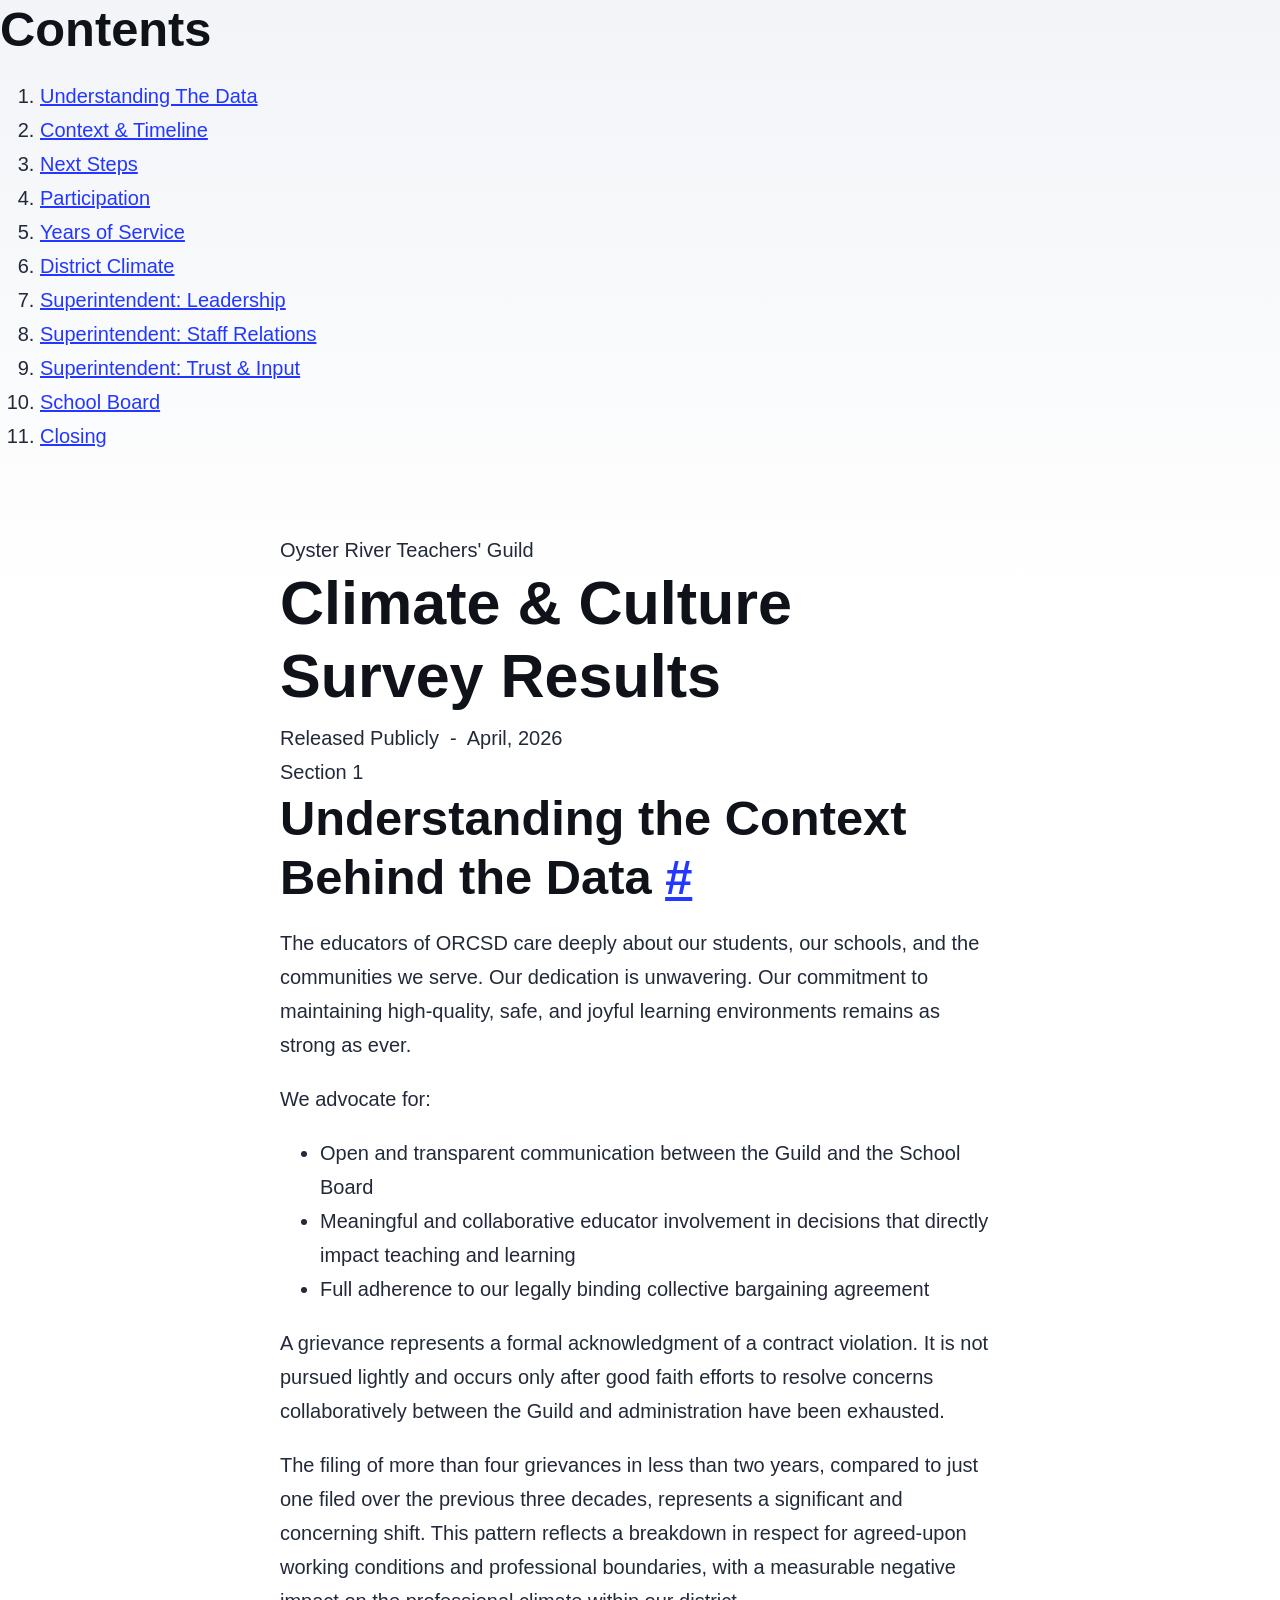
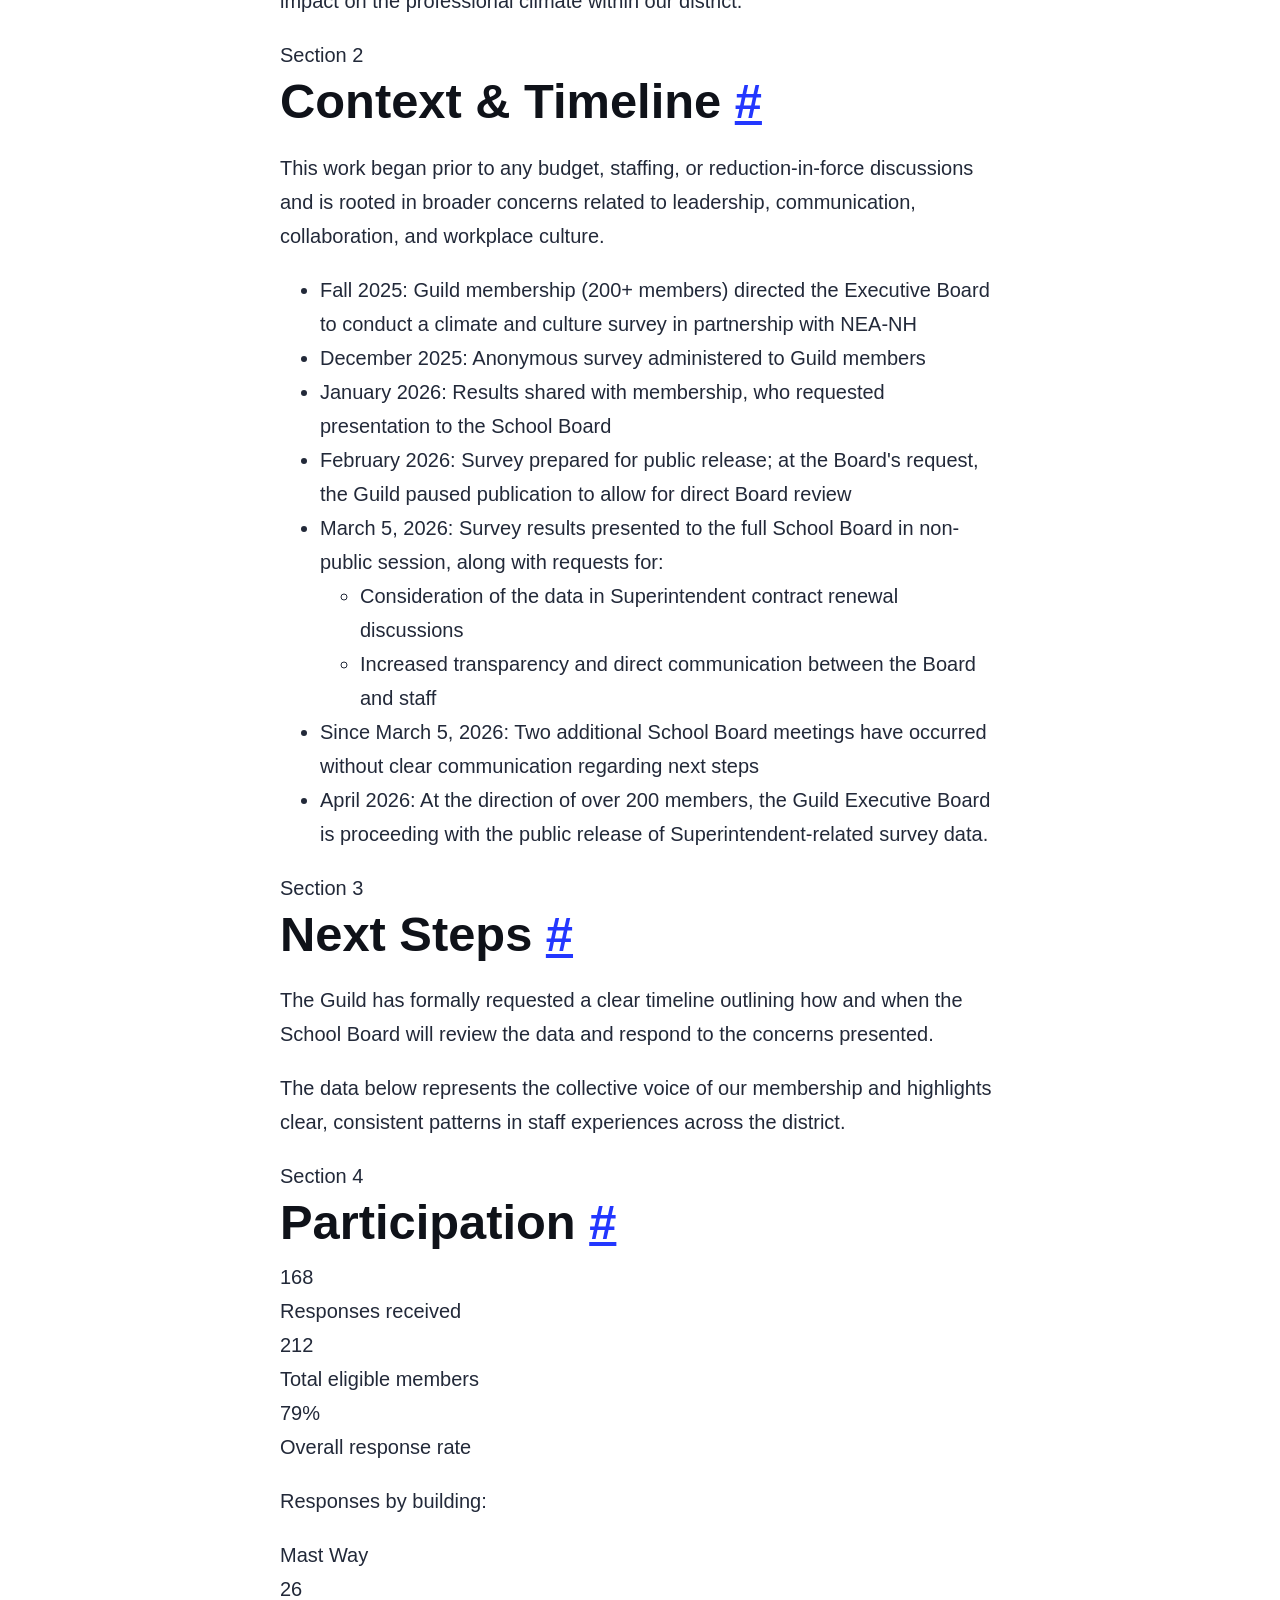
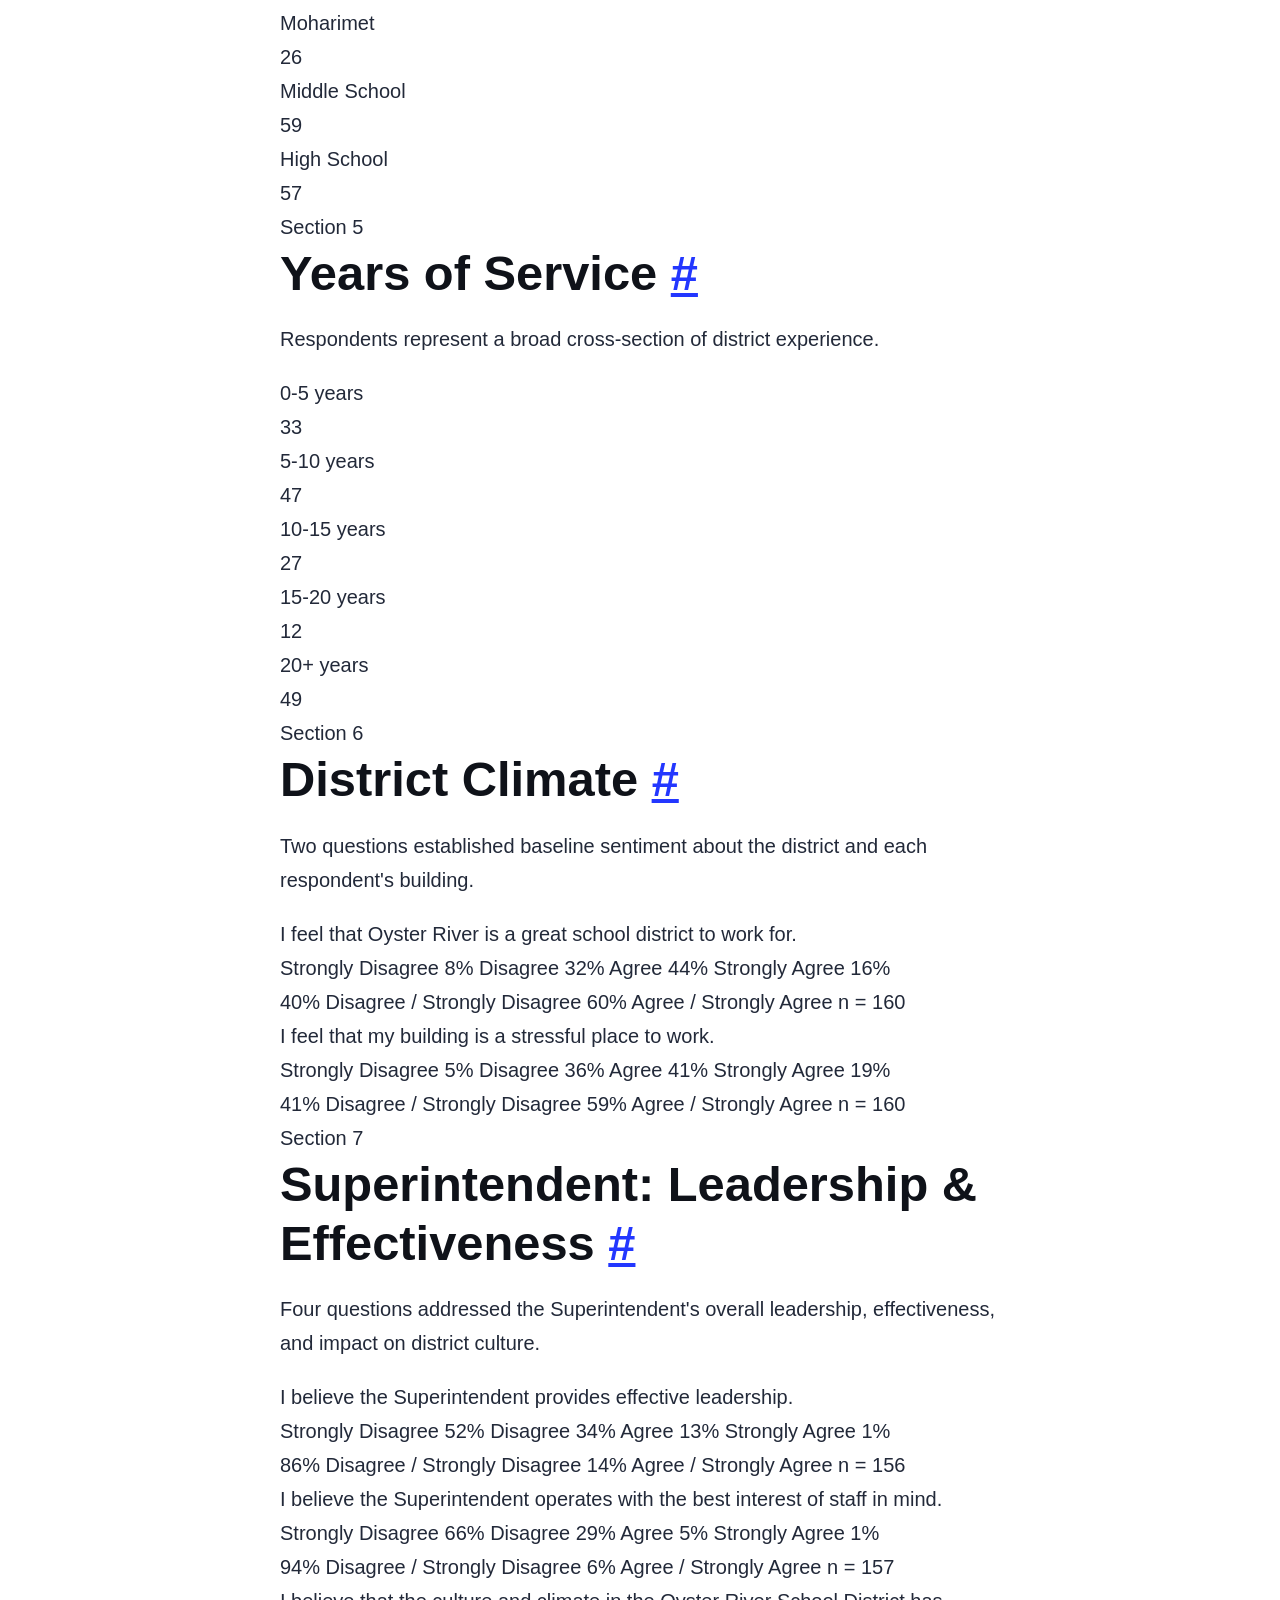
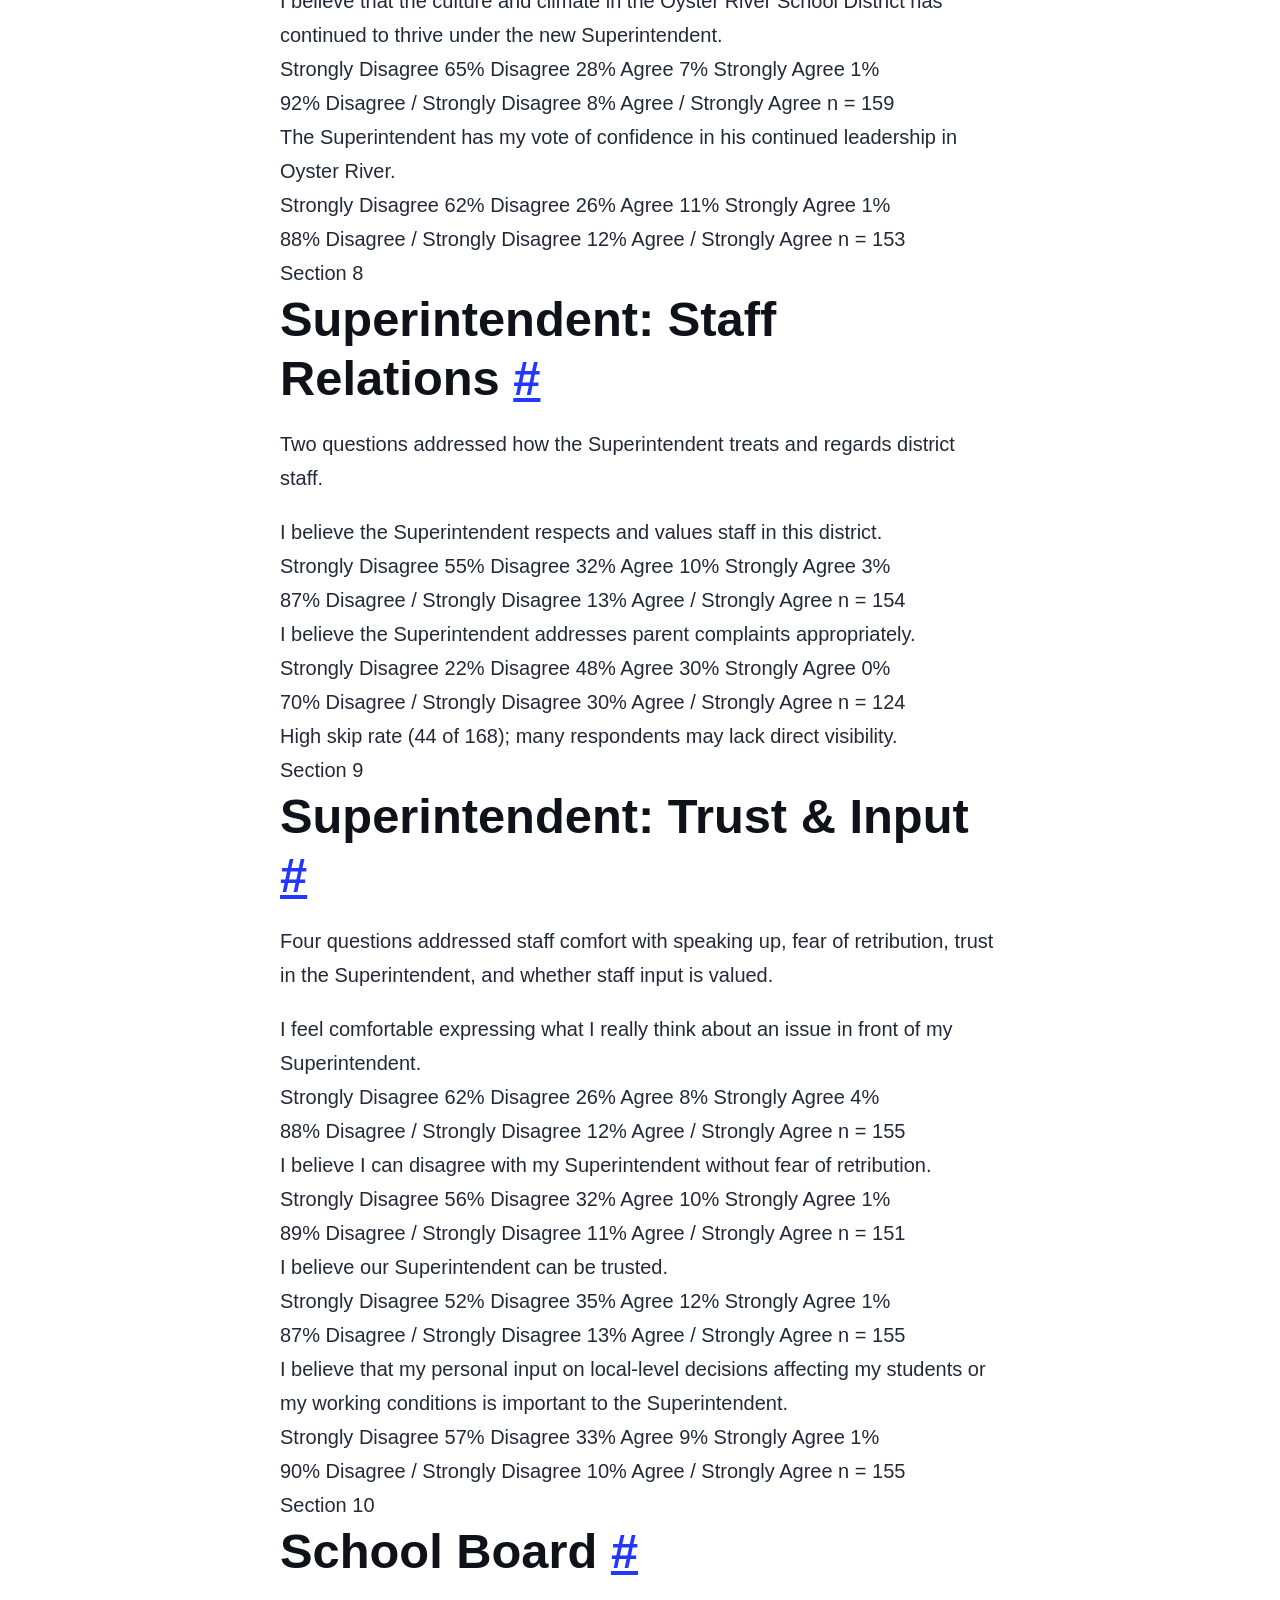
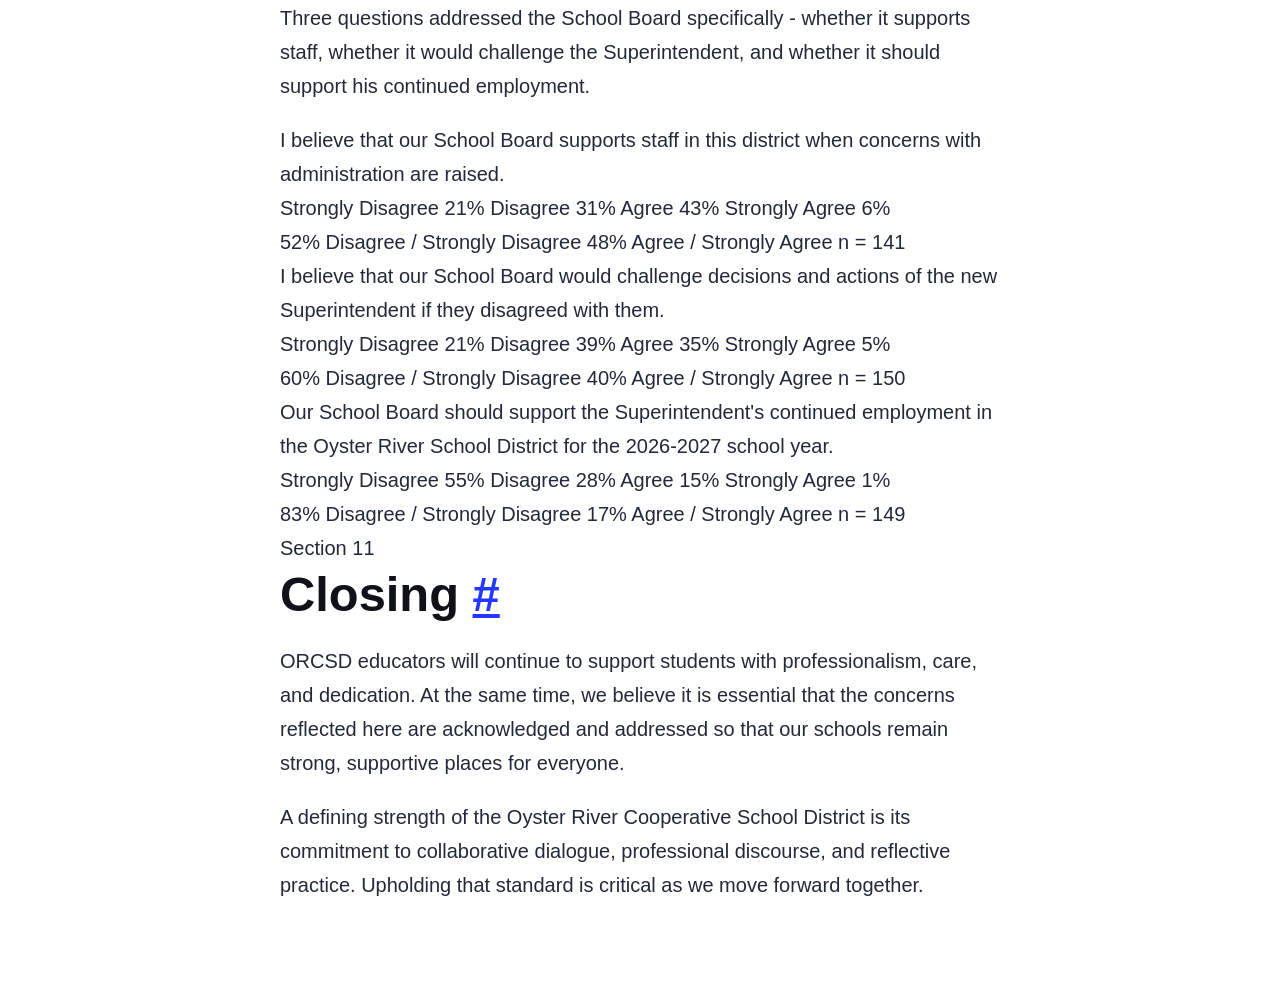
==== commit 43a51816: "Update stylesheet and script paths in index.html" ====
--- a/orcnc/index.html
+++ b/orcnc/index.html
@@ -1,1157 +1,686 @@
 <!DOCTYPE html>
-<html lang="en">
+<!-- saved from url=(0027)https://orcnc.org/#overview -->
+<html lang="en" data-astro-cid-j7pv25f6="">
 <head>
-    <meta http-equiv="Content-Type" content="text/html; charset=UTF-8">
-    <!-- Global Metadata -->
-    <meta name="viewport" content="width=device-width, initial-scale=1">
-    <link rel="icon" type="image/svg+xml" href="https://orcnc.org/favicon.svg">
-    <meta name="generator" content="Astro v5.16.9">
-    
-    <!-- Font preloads -->
-    <link rel="preload" href="https://orcnc.org/fonts/atkinson-regular.woff" as="font" type="font/woff" crossorigin="">
-    <link rel="preload" href="https://orcnc.org/fonts/atkinson-bold.woff" as="font" type="font/woff" crossorigin="">
-    
-    <!-- Canonical URL -->
-    <link rel="canonical" href="https://example.com/">
-    
-    <!-- Primary Meta Tags -->
-    <title>Oyster River Teachers' Guild - Climate & Culture Survey Results</title>
-    <meta name="title" content="Oyster River Teachers' Guild - Climate & Culture Survey Results">
-    <meta name="description" content="Results of the Oyster River Teachers' Guild Climate and Culture Survey, released publicly April, 2026.">
-    
-    <!-- Open Graph / Facebook -->
-    <meta property="og:type" content="website">
-    <meta property="og:url" content="https://example.com/">
-    <meta property="og:title" content="Oyster River Teachers' Guild - Climate & Culture Survey Results">
-    <meta property="og:description" content="Results of the Oyster River Teachers' Guild Climate and Culture Survey, released publicly April, 2026.">
-    <meta property="og:image" content="https://example.com/blog-placeholder-1.jpg">
-    
-    <!-- Twitter -->
-    <meta property="twitter:card" content="summary_large_image">
-    <meta property="twitter:url" content="https://example.com/">
-    <meta property="twitter:title" content="Oyster River Teachers' Guild - Climate & Culture Survey Results">
-    <meta property="twitter:description" content="Results of the Oyster River Teachers' Guild Climate and Culture Survey, released publicly April, 2026.">
-    <meta property="twitter:image" content="https://example.com/blog-placeholder-1.jpg">
+  <meta http-equiv="Content-Type" content="text/html; charset=UTF-8">
+  
+  <!-- Global Metadata -->
+  <meta name="viewport" content="width=device-width,initial-scale=1">
+  <link rel="icon" type="image/svg+xml" href="https://orcnc.org/favicon.svg">
+  <meta name="generator" content="Astro v5.16.9">
+  
+  <!-- Font preloads -->
+  <link rel="preload" href="https://orcnc.org/fonts/atkinson-regular.woff" as="font" type="font/woff" crossorigin="">
+  <link rel="preload" href="https://orcnc.org/fonts/atkinson-bold.woff" as="font" type="font/woff" crossorigin="">
+  
+  <!-- Canonical URL -->
+  <link rel="canonical" href="https://example.com/">
+  
+  <!-- Primary Meta Tags -->
+  <title>Oyster River Teachers' Guild - Climate &amp; Culture Survey Results</title>
+  <meta name="title" content="Oyster River Teachers&#39; Guild - Climate &amp; Culture Survey Results">
+  <meta name="description" content="Results of the Oyster River Teachers&#39; Guild Climate and Culture Survey, released publicly April, 2026.">
+  
+  <!-- Open Graph / Facebook -->
+  <meta property="og:type" content="website">
+  <meta property="og:url" content="https://example.com/">
+  <meta property="og:title" content="Oyster River Teachers&#39; Guild - Climate &amp; Culture Survey Results">
+  <meta property="og:description" content="Results of the Oyster River Teachers&#39; Guild Climate and Culture Survey, released publicly April, 2026.">
+  <meta property="og:image" content="https://example.com/blog-placeholder-1.jpg">
+  
+  <!-- Twitter -->
+  <meta property="twitter:card" content="summary_large_image">
+  <meta property="twitter:url" content="https://example.com/">
+  <meta property="twitter:title" content="Oyster River Teachers&#39; Guild - Climate &amp; Culture Survey Results">
+  <meta property="twitter:description" content="Results of the Oyster River Teachers&#39; Guild Climate and Culture Survey, released publicly April, 2026.">
+  <meta property="twitter:image" content="https://example.com/blog-placeholder-1.jpg">
+  
+  <style>
+    :root {
+      --accent: #2337ff;
+      --accent-dark: #000d8a;
+      --black: 15, 18, 25;
+      --gray: 96, 115, 159;
+      --gray-light: 229, 233, 240;
+      --gray-dark: 34, 41, 57;
+      --gray-gradient: rgba(var(--gray-light), 50%), #fff;
+      --box-shadow: 0 2px 6px rgba(var(--gray), 25%), 0 8px 24px rgba(var(--gray), 33%), 0 16px 32px rgba(var(--gray), 33%);
+    }
+    
+    @font-face {
+      font-family: Atkinson;
+      src: url(/fonts/atkinson-regular.woff) format("woff");
+      font-weight: 400;
+      font-style: normal;
+      font-display: swap;
+    }
+    
+    @font-face {
+      font-family: Atkinson;
+      src: url(/fonts/atkinson-bold.woff) format("woff");
+      font-weight: 700;
+      font-style: normal;
+      font-display: swap;
+    }
+    
+    body {
+      font-family: Atkinson, sans-serif;
+      margin: 0;
+      padding: 0;
+      text-align: left;
+      background: linear-gradient(var(--gray-gradient)) no-repeat;
+      background-size: 100% 600px;
+      word-wrap: break-word;
+      overflow-wrap: break-word;
+      color: rgb(var(--gray-dark));
+      font-size: 20px;
+      line-height: 1.7;
+    }
+    
+    main {
+      width: 720px;
+      max-width: calc(100% - 2em);
+      margin: auto;
+      padding: 3em 1em;
+    }
+    
+    h1, h2, h3, h4, h5, h6 {
+      margin: 0 0 .5rem;
+      color: rgb(var(--black));
+      line-height: 1.2;
+    }
+    
+    h1 { font-size: 3.052em; }
+    h2 { font-size: 2.441em; }
+    h3 { font-size: 1.953em; }
+    h4 { font-size: 1.563em; }
+    h5 { font-size: 1.25em; }
+    
+    strong, b { font-weight: 700; }
+    a, a:hover { color: var(--accent); }
+    p { margin-bottom: 1em; }
+    .prose p { margin-bottom: 2em; }
+    textarea { width: 100%; font-size: 16px; }
+    input { font-size: 16px; }
+    table { width: 100%; }
+    img { max-width: 100%; height: auto; border-radius: 8px; }
+    code { padding: 2px 5px; background-color: rgb(var(--gray-light)); border-radius: 2px; }
+    pre { padding: 1.5em; border-radius: 8px; }
+    pre > code { all: unset; }
+    blockquote { border-left: 4px solid var(--accent); padding: 0 0 0 20px; margin: 0; font-size: 1.333em; }
+    hr { border: none; border-top: 1px solid rgb(var(--gray-light)); }
+    
+    @media(max-width:720px) {
+      body { font-size: 18px; }
+      main { padding: 1em; }
+    }
+    
+    .sr-only {
+      border: 0;
+      padding: 0;
+      margin: 0;
+      position: absolute !important;
+      height: 1px;
+      width: 1px;
+      overflow: hidden;
+      clip: rect(1px 1px 1px 1px);
+      clip: rect(1px, 1px, 1px, 1px);
+      clip-path: inset(50%);
+      white-space: nowrap;
+    }
+  </style>
+  <link rel="stylesheet" href="./Oyster River Teachers&#39; Guild - Climate &amp; Culture Survey Results_files/index.D0PqDEh8.css">
+</head>
 
-    <style>
-        /* Base Variables & Styles */
-        :root {
-            --accent: #2337ff;
-            --accent-dark: #000d8a;
-            --black: 15, 18, 25;
-            --gray: 96, 115, 159;
-            --gray-light: 229, 233, 240;
-            --gray-dark: 34, 41, 57;
-            --gray-gradient: rgba(var(--gray-light), 50%), #fff;
-            --box-shadow: 0 2px 6px rgba(var(--gray), 25%), 0 8px 24px rgba(var(--gray), 33%), 0 16px 32px rgba(var(--gray), 33%);
-        }
-
-        @font-face {
-            font-family: Atkinson;
-            src: url(/fonts/atkinson-regular.woff) format("woff");
-            font-weight: 400;
-            font-style: normal;
-            font-display: swap;
-        }
-
-        @font-face {
-            font-family: Atkinson;
-            src: url(/fonts/atkinson-bold.woff) format("woff");
-            font-weight: 700;
-            font-style: normal;
-            font-display: swap;
-        }
-
-        body {
-            font-family: Atkinson, sans-serif;
-            margin: 0;
-            padding: 0;
-            text-align: left;
-            background: linear-gradient(var(--gray-gradient)) no-repeat;
-            background-size: 100% 600px;
-            word-wrap: break-word;
-            overflow-wrap: break-word;
-            color: rgb(var(--gray-dark));
-            font-size: 20px;
-            line-height: 1.7;
-        }
-
-        main {
-            width: 720px;
-            max-width: calc(100% - 2em);
-            margin: auto;
-            padding: 3em 1em;
-        }
-
-        h1, h2, h3, h4, h5, h6 {
-            margin: 0 0 .5rem;
-            color: rgb(var(--black));
-            line-height: 1.2;
-        }
-
-        h1 { font-size: 3.052em; }
-        h2 { font-size: 2.441em; }
-        h3 { font-size: 1.953em; }
-        h4 { font-size: 1.563em; }
-        h5 { font-size: 1.25em; }
-
-        strong, b { font-weight: 700; }
-        
-        a, a:hover { color: var(--accent); }
-        
-        p { margin-bottom: 1em; }
-        
-        .prose p { margin-bottom: 2em; }
-        
-        textarea, input { font-size: 16px; }
-        textarea { width: 100%; }
-        
-        table { width: 100%; }
-        
-        img {
-            max-width: 100%;
-            height: auto;
-            border-radius: 8px;
-        }
-
-        code {
-            padding: 2px 5px;
-            background-color: rgb(var(--gray-light));
-            border-radius: 2px;
-        }
-
-        pre {
-            padding: 1.5em;
-            border-radius: 8px;
-        }
-
-        pre > code { all: unset; }
-
-        blockquote {
-            border-left: 4px solid var(--accent);
-            padding: 0 0 0 20px;
-            margin: 0;
-            font-size: 1.333em;
-        }
-
-        hr {
-            border: none;
-            border-top: 1px solid rgb(var(--gray-light));
-        }
-
-        @media (max-width: 720px) {
-            body { font-size: 18px; }
-            main { padding: 1em; }
-        }
-
-        .sr-only {
-            border: 0;
-            padding: 0;
-            margin: 0;
-            position: absolute !important;
-            height: 1px;
-            width: 1px;
-            overflow: hidden;
-            clip: rect(1px 1px 1px 1px);
-            clip: rect(1px, 1px, 1px, 1px);
-            clip-path: inset(50%);
-            white-space: nowrap;
-        }
-
-        /* Merged Stylesheet */
-        .survey-shell {
-            display: flex;
-            align-items: flex-start;
-            max-width: 1180px;
-            margin: 0 auto;
-            padding: 2rem 1rem;
-            gap: 2.5rem;
-        }
-
-        .toc {
-            flex: 0 0 210px;
-            position: sticky;
-            top: 5rem;
-            max-height: calc(100vh - 7rem);
-            overflow-y: auto;
-            padding: 1rem 0;
-            border-right: 2px solid rgb(var(--gray-light));
-            scrollbar-width: thin;
-        }
-
-        .toc h2 {
-            font-size: .68rem;
-            font-weight: 700;
-            text-transform: uppercase;
-            letter-spacing: .1em;
-            color: rgb(var(--gray));
-            margin: 0 0 .75rem;
-            padding-right: 1rem;
-        }
-
-        .toc ol {
-            list-style: none;
-            margin: 0;
-            padding: 0;
-        }
-
-        .toc li {
-            margin: 0;
-        }
-
-        .toc a {
-            display: block;
-            padding: .3rem 1rem .3rem 0;
-            font-size: .8rem;
-            line-height: 1.4;
-            color: rgb(var(--gray));
-            text-decoration: none;
-            border-right: 3px solid transparent;
-            margin-right: -2px;
-            transition: color .15s, border-color .15s;
-        }
-
-        .toc a:hover {
-            color: var(--accent);
-        }
-
-        .toc a.active {
-            color: var(--accent);
-            border-right-color: var(--accent);
-            font-weight: 700;
-        }
-
-        .survey-content {
-            flex: 1;
-            min-width: 0;
-            padding-bottom: 8rem;
-        }
-
-        .survey-header {
-            margin-bottom: 3rem;
-            padding-bottom: 2rem;
-            border-bottom: 2px solid rgb(var(--gray-light));
-        }
-
-        .kicker {
-            font-size: .75rem;
-            font-weight: 700;
-            text-transform: uppercase;
-            letter-spacing: .12em;
-            color: var(--accent);
-            margin-bottom: .4rem;
-        }
-
-        .survey-header h1 {
-            font-size: 2rem;
-            line-height: 1.2;
-            margin: 0 0 .6rem;
-        }
-
-        .survey-header .meta {
-            font-size: .82rem;
-            color: rgb(var(--gray));
-        }
-
-        .section {
-            padding-top: 4rem;
-            padding-bottom: 2.5rem;
-            border-bottom: 1px solid rgb(var(--gray-light));
-            scroll-margin-top: 5rem;
-        }
-
-        .section:last-of-type {
-            border-bottom: none;
-        }
-
-        .section-num {
-            font-size: .68rem;
-            font-weight: 700;
-            text-transform: uppercase;
-            letter-spacing: .12em;
-            color: rgb(var(--gray));
-            margin-bottom: .35rem;
-        }
-
-        .section h2 {
-            font-size: 1.55rem;
-            margin: 0 0 1.5rem;
-        }
-
-        .section p,
-        .section ul li {
-            font-size: .93rem;
-            line-height: 1.75;
-            color: rgb(var(--gray-dark));
-            max-width: 70ch;
-        }
-
-        .anchor-link {
-            font-size: .72rem;
-            color: rgb(var(--gray));
-            text-decoration: none;
-            opacity: 0;
-            transition: opacity .2s;
-            margin-left: .4rem;
-            vertical-align: middle;
-        }
-
-        .section h2:hover .anchor-link {
-            opacity: 1;
-        }
-
-        .stat-grid {
-            display: grid;
-            grid-template-columns: repeat(auto-fill, minmax(160px, 1fr));
-            gap: 1rem;
-            margin: 1.5rem 0;
-        }
-
-        .stat-card {
-            background: rgb(var(--gray-light));
-            border-radius: 10px;
-            padding: 1.1rem 1rem;
-            text-align: center;
-        }
-
-        .stat-card .val {
-            font-size: 1.9rem;
-            font-weight: 700;
-            color: var(--accent);
-            line-height: 1;
-        }
-
-        .stat-card .lbl {
-            font-size: .72rem;
-            color: rgb(var(--gray));
-            margin-top: .3rem;
-            line-height: 1.35;
-        }
-
-        .bar-chart {
-            margin: 1.25rem 0;
-            display: flex;
-            flex-direction: column;
-            gap: .55rem;
-        }
-
-        .bar-row {
-            display: grid;
-            grid-template-columns: 13ch 1fr 4ch;
-            align-items: center;
-            gap: .6rem;
-            font-size: .8rem;
-        }
-
-        .bar-row .bar-label {
-            text-align: right;
-            color: rgb(var(--gray-dark));
-            white-space: nowrap;
-        }
-
-        .bar-track {
-            background: rgb(var(--gray-light));
-            border-radius: 4px;
-            height: 18px;
-            overflow: hidden;
-        }
-
-        .bar-fill {
-            height: 100%;
-            border-radius: 4px;
-            background: var(--accent);
-        }
-
-        .bar-pct {
-            font-size: .75rem;
-            font-weight: 700;
-            color: rgb(var(--gray));
-        }
-
-        .q-card {
-            border: 1px solid rgb(var(--gray-light));
-            border-radius: 10px;
-            padding: 1.25rem 1.25rem 1rem;
-            margin: 1.5rem 0;
-        }
-
-        .q-text {
-            font-size: .9rem;
-            font-weight: 700;
-            color: rgb(var(--black));
-            margin: 0 0 1rem;
-            line-height: 1.5;
-        }
-
-        .q-note {
-            font-size: .72rem;
-            color: rgb(var(--gray));
-            font-style: italic;
-            margin-top: .5rem;
-        }
-
-        .likert-bar {
-            display: flex;
-            height: 28px;
-            border-radius: 6px;
-            overflow: hidden;
-            margin-bottom: .6rem;
-        }
-
-        .likert-bar .seg-sd { background: #b91c1c; }
-        .likert-bar .seg-d { background: #f87171; }
-        .likert-bar .seg-a { background: #60a5fa; }
-        .likert-bar .seg-sa { background: #1d4ed8; }
-
-        .likert-legend {
-            display: flex;
-            flex-wrap: wrap;
-            gap: .5rem 1.2rem;
-            font-size: .72rem;
-            color: rgb(var(--gray-dark));
-        }
-
-        .likert-legend .dot {
-            display: inline-block;
-            width: 10px;
-            height: 10px;
-            border-radius: 2px;
-            margin-right: 3px;
-            vertical-align: middle;
-        }
-
-        .dot-sd { background: #b91c1c; }
-        .dot-d { background: #f87171; }
-        .dot-a { background: #60a5fa; }
-        .dot-sa { background: #1d4ed8; }
-
-        .likert-summary {
-            display: flex;
-            gap: 1rem;
-            margin-top: .75rem;
-            font-size: .8rem;
-        }
-
-        .neg-pct {
-            font-weight: 700;
-            color: #b91c1c;
-        }
-
-        .pos-pct {
-            font-weight: 700;
-            color: #1d4ed8;
-        }
-
-        .resp-count {
-            color: rgb(var(--gray));
-            margin-left: auto;
-        }
-
-        .pull-quote {
-            margin: 1.5rem 0;
-            padding: 1rem 1.25rem;
-            background: #2337ff0d;
-            border-left: 4px solid var(--accent);
-            border-radius: 0 8px 8px 0;
-        }
-
-        .pull-quote p {
-            font-size: .9rem;
-            font-style: italic;
-            margin: 0 0 .4rem;
-            color: rgb(var(--gray-dark));
-            line-height: 1.6;
-        }
-
-        .pull-quote cite {
-            font-size: .7rem;
-            font-style: normal;
-            color: rgb(var(--gray));
-            font-weight: 700;
-            text-transform: uppercase;
-            letter-spacing: .06em;
-        }
-
-        .q-label {
-            font-size: .7rem;
-            font-weight: 700;
-            text-transform: uppercase;
-            letter-spacing: .08em;
-            color: rgb(var(--gray));
-            margin: 2rem 0 .6rem;
-        }
-
-        .comment-list {
-            list-style: none;
-            padding: 0;
-            margin: 0 0 1.5rem;
-            display: flex;
-            flex-direction: column;
-            gap: .5rem;
-        }
-
-        .comment-list li {
-            font-size: .85rem;
-            line-height: 1.6;
-            padding: .7rem 1rem;
-            background: rgb(var(--gray-light));
-            border-radius: 6px;
-            color: rgb(var(--gray-dark));
-            font-style: italic;
-        }
-
-        @media (max-width: 760px) {
-            .survey-shell {
-                flex-direction: column;
-                gap: 1rem;
-            }
-            .toc {
-                position: static;
-                flex: none;
-                border-right: none;
-                border-bottom: 2px solid rgb(var(--gray-light));
-                max-height: none;
-                padding-bottom: 1rem;
-            }
-            .toc a {
-                padding-right: 0;
-                border-right: none;
-            }
-            .stat-grid {
-                grid-template-columns: repeat(2, 1fr);
-            }
-            .likert-summary {
-                flex-wrap: wrap;
-            }
-        }
-    </style>
-</head> 
-<body> 
-    <div class="survey-shell"> 
-        <!-- TOC --> 
-        <nav class="toc" aria-label="Survey sections"> 
-            <h2>Contents</h2> 
-            <ol> 
-                <li><a href="#overview" data-section="overview" class="active">Understanding The Data</a></li>
-                <li><a href="#context" data-section="context">Context & Timeline</a></li>
-                <li><a href="#next-steps" data-section="next-steps">Next Steps</a></li>
-                <li><a href="#participation" data-section="participation">Participation</a></li>
-                <li><a href="#experience" data-section="experience">Years of Service</a></li>
-                <li><a href="#district-climate" data-section="district-climate">District Climate</a></li>
-                <li><a href="#superintendent-leadership" data-section="superintendent-leadership">Superintendent: Leadership</a></li>
-                <li><a href="#superintendent-relations" data-section="superintendent-relations">Superintendent: Staff Relations</a></li>
-                <li><a href="#superintendent-trust" data-section="superintendent-trust">Superintendent: Trust & Input</a></li>
-                <li><a href="#school-board" data-section="school-board">School Board</a></li>
-                <li><a href="#closing" data-section="closing">Closing</a></li> 
-            </ol> 
-        </nav> 
-        
-        <!-- Content --> 
-        <main class="survey-content"> 
-            
-            <!-- OVERVIEW --> 
-            <section id="overview" class="section"> 
-                <div class="survey-header"> 
-                    <div class="kicker">Oyster River Teachers' Guild</div> 
-                    <h1>Climate & Culture Survey Results</h1> 
-                    <div class="meta">Released Publicly - April, 2026</div> 
-                </div> 
-                <div class="section-num">Section 1</div> 
-                <h2>Understanding the Context Behind the Data <a class="anchor-link" href="#overview">#</a></h2> 
-                <p>The educators of ORCSD care deeply about our students, our schools, and the communities we serve. Our dedication is unwavering. Our commitment to maintaining high-quality, safe, and joyful learning environments remains as strong as ever.</p> 
-                <p>We advocate for:</p> 
-                <ul> 
-                    <li>Open and transparent communication between the Guild and the School Board</li> 
-                    <li>Meaningful and collaborative educator involvement in decisions that directly impact teaching and learning</li> 
-                    <li>Full adherence to our legally binding collective bargaining agreement</li> 
-                </ul> 
-                <p>A grievance represents a formal acknowledgment of a contract violation. It is not pursued lightly and occurs only after good faith efforts to resolve concerns collaboratively between the Guild and administration have been exhausted.</p> 
-                <p>The filing of more than four grievances in less than two years, compared to just one filed over the previous three decades, represents a significant and concerning shift. This pattern reflects a breakdown in respect for agreed-upon working conditions and professional boundaries, with a measurable negative impact on the professional climate within our district.</p> 
-            </section> 
-            
-            <!-- CONTEXT --> 
-            <section id="context" class="section"> 
-                <div class="section-num">Section 2</div> 
-                <h2>Context & Timeline <a class="anchor-link" href="#context">#</a></h2> 
-                <p>This work began prior to any budget, staffing, or reduction-in-force discussions and is rooted in broader concerns related to leadership, communication, collaboration, and workplace culture.</p> 
-                <ul> 
-                    <li>Fall 2025: Guild membership (200+ members) directed the Executive Board to conduct a climate and culture survey in partnership with NEA-NH</li> 
-                    <li>December 2025: Anonymous survey administered to Guild members</li> 
-                    <li>January 2026: Results shared with membership, who requested presentation to the School Board</li> 
-                    <li>February 2026: Survey prepared for public release; at the Board’s request, the Guild paused publication to allow for direct Board review</li> 
-                    <li>March 5, 2026: Survey results presented to the full School Board in non-public session, along with requests for:</li> 
-                    <ul> 
-                        <li>Consideration of the data in Superintendent contract renewal discussions</li> 
-                        <li>Increased transparency and direct communication between the Board and staff</li> 
-                    </ul> 
-                    <li>Since March 5, 2026: Two additional School Board meetings have occurred without clear communication regarding next steps</li> 
-                    <li>April 2026: At the direction of over 200 members, the Guild Executive Board is proceeding with the public release of Superintendent-related survey data.</li> 
-                </ul> 
-            </section> 
-            
-            <!-- NEXT STEPS --> 
-            <section id="next-steps" class="section"> 
-                <div class="section-num">Section 3</div> 
-                <h2>Next Steps <a class="anchor-link" href="#next-steps">#</a></h2> 
-                <p>The Guild has formally requested a clear timeline outlining how and when the School Board will review the data and respond to the concerns presented.</p> 
-                <p>The data below represents the collective voice of our membership and highlights clear, consistent patterns in staff experiences across the district.</p> 
-            </section> 
-            
-            <!-- PARTICIPATION --> 
-            <section id="participation" class="section"> 
-                <div class="section-num">Section 4</div> 
-                <h2>Participation <a class="anchor-link" href="#participation">#</a></h2> 
-                <div class="stat-grid"> 
-                    <div class="stat-card"> 
-                        <div class="val">168</div> 
-                        <div class="lbl">Responses received</div> 
-                    </div> 
-                    <div class="stat-card"> 
-                        <div class="val">212</div> 
-                        <div class="lbl">Total eligible members</div> 
-                    </div> 
-                    <div class="stat-card"> 
-                        <div class="val">79%</div> 
-                        <div class="lbl">Overall response rate</div> 
-                    </div> 
-                </div> 
-                <p>Responses by building:</p> 
-                <div class="bar-chart"> 
-                    <div class="bar-row"> 
-                        <span class="bar-label">Mast Way</span> 
-                        <div class="bar-track"><div class="bar-fill" style="width:44%"></div></div> 
-                        <span class="bar-pct">26</span> 
-                    </div> 
-                    <div class="bar-row"> 
-                        <span class="bar-label">Moharimet</span> 
-                        <div class="bar-track"><div class="bar-fill" style="width:44%"></div></div> 
-                        <span class="bar-pct">26</span> 
-                    </div> 
-                    <div class="bar-row"> 
-                        <span class="bar-label">Middle School</span> 
-                        <div class="bar-track"><div class="bar-fill" style="width:100%"></div></div> 
-                        <span class="bar-pct">59</span> 
-                    </div> 
-                    <div class="bar-row"> 
-                        <span class="bar-label">High School</span> 
-                        <div class="bar-track"><div class="bar-fill" style="width:97%"></div></div> 
-                        <span class="bar-pct">57</span> 
-                    </div> 
-                </div> 
-            </section> 
-            
-            <!-- YEARS OF SERVICE --> 
-            <section id="experience" class="section"> 
-                <div class="section-num">Section 5</div> 
-                <h2>Years of Service <a class="anchor-link" href="#experience">#</a></h2> 
-                <p>Respondents represent a broad cross-section of district experience.</p> 
-                <div class="bar-chart"> 
-                    <div class="bar-row"> 
-                        <span class="bar-label">0-5 years</span> 
-                        <div class="bar-track"><div class="bar-fill" style="width:67%"></div></div> 
-                        <span class="bar-pct">33</span> 
-                    </div> 
-                    <div class="bar-row"> 
-                        <span class="bar-label">5-10 years</span> 
-                        <div class="bar-track"><div class="bar-fill" style="width:96%"></div></div> 
-                        <span class="bar-pct">47</span> 
-                    </div> 
-                    <div class="bar-row"> 
-                        <span class="bar-label">10-15 years</span> 
-                        <div class="bar-track"><div class="bar-fill" style="width:55%"></div></div> 
-                        <span class="bar-pct">27</span> 
-                    </div> 
-                    <div class="bar-row"> 
-                        <span class="bar-label">15-20 years</span> 
-                        <div class="bar-track"><div class="bar-fill" style="width:24%"></div></div> 
-                        <span class="bar-pct">12</span> 
-                    </div> 
-                    <div class="bar-row"> 
-                        <span class="bar-label">20+ years</span> 
-                        <div class="bar-track"><div class="bar-fill" style="width:100%"></div></div> 
-                        <span class="bar-pct">49</span> 
-                    </div> 
-                </div> 
-            </section> 
-
-            <!-- DISTRICT CLIMATE --> 
-            <section id="district-climate" class="section"> 
-                <div class="section-num">Section 6</div> 
-                <h2>District Climate <a class="anchor-link" href="#district-climate">#</a></h2> 
-                <p>Two questions established baseline sentiment about the district and each respondent's building.</p> 
-                
-                <div class="q-card" id="q5"> 
-                    <div class="q-text">I feel that Oyster River is a great school district to work for.</div> 
-                    <div class="likert-bar"> 
-                        <div class="seg-sd" style="width:8%" title="Strongly Disagree: 8%"></div> 
-                        <div class="seg-d" style="width:32%" title="Disagree: 32%"></div> 
-                        <div class="seg-a" style="width:44%" title="Agree: 44%"></div> 
-                        <div class="seg-sa" style="width:16%" title="Strongly Agree: 16%"></div> 
-                    </div> 
-                    <div class="likert-legend"> 
-                        <span><span class="dot dot-sd"></span>Strongly Disagree 8%</span> 
-                        <span><span class="dot dot-d"></span>Disagree 32%</span> 
-                        <span><span class="dot dot-a"></span>Agree 44%</span> 
-                        <span><span class="dot dot-sa"></span>Strongly Agree 16%</span> 
-                    </div> 
-                    <div class="likert-summary"> 
-                        <span class="neg-pct">40% Disagree / Strongly Disagree</span> 
-                        <span class="pos-pct">60% Agree / Strongly Agree</span> 
-                        <span class="resp-count">n = 160</span> 
-                    </div> 
-                </div>
-                
-                <div class="q-card" id="q6"> 
-                    <div class="q-text">I feel that my building is a stressful place to work.</div> 
-                    <div class="likert-bar"> 
-                        <div class="seg-sd" style="width:5%" title="Strongly Disagree: 5%"></div> 
-                        <div class="seg-d" style="width:36%" title="Disagree: 36%"></div> 
-                        <div class="seg-a" style="width:41%" title="Agree: 41%"></div> 
-                        <div class="seg-sa" style="width:19%" title="Strongly Agree: 19%"></div> 
-                    </div> 
-                    <div class="likert-legend"> 
-                        <span><span class="dot dot-sd"></span>Strongly Disagree 5%</span> 
-                        <span><span class="dot dot-d"></span>Disagree 36%</span> 
-                        <span><span class="dot dot-a"></span>Agree 41%</span> 
-                        <span><span class="dot dot-sa"></span>Strongly Agree 19%</span> 
-                    </div> 
-                    <div class="likert-summary"> 
-                        <span class="neg-pct">41% Disagree / Strongly Disagree</span> 
-                        <span class="pos-pct">59% Agree / Strongly Agree</span> 
-                        <span class="resp-count">n = 160</span> 
-                    </div> 
-                </div> 
-            </section> 
-
-            <!-- SUPERINTENDENT: LEADERSHIP --> 
-            <section id="superintendent-leadership" class="section"> 
-                <div class="section-num">Section 7</div> 
-                <h2>Superintendent: Leadership & Effectiveness <a class="anchor-link" href="#superintendent-leadership">#</a></h2> 
-                <p>Four questions addressed the Superintendent's overall leadership, effectiveness, and impact on district culture.</p> 
-                
-                <div class="q-card" id="q7"> 
-                    <div class="q-text">I believe the Superintendent provides effective leadership.</div> 
-                    <div class="likert-bar"> 
-                        <div class="seg-sd" style="width:52%" title="Strongly Disagree: 52%"></div> 
-                        <div class="seg-d" style="width:34%" title="Disagree: 34%"></div> 
-                        <div class="seg-a" style="width:13%" title="Agree: 13%"></div> 
-                        <div class="seg-sa" style="width:1%" title="Strongly Agree: 1%"></div> 
-                    </div> 
-                    <div class="likert-legend"> 
-                        <span><span class="dot dot-sd"></span>Strongly Disagree 52%</span> 
-                        <span><span class="dot dot-d"></span>Disagree 34%</span> 
-                        <span><span class="dot dot-a"></span>Agree 13%</span> 
-                        <span><span class="dot dot-sa"></span>Strongly Agree 1%</span> 
-                    </div> 
-                    <div class="likert-summary"> 
-                        <span class="neg-pct">86% Disagree / Strongly Disagree</span> 
-                        <span class="pos-pct">14% Agree / Strongly Agree</span> 
-                        <span class="resp-count">n = 156</span> 
-                    </div> 
-                </div>
-                
-                <div class="q-card" id="q8"> 
-                    <div class="q-text">I believe the Superintendent operates with the best interest of staff in mind.</div> 
-                    <div class="likert-bar"> 
-                        <div class="seg-sd" style="width:66%" title="Strongly Disagree: 66%"></div> 
-                        <div class="seg-d" style="width:29%" title="Disagree: 29%"></div> 
-                        <div class="seg-a" style="width:5%" title="Agree: 5%"></div> 
-                        <div class="seg-sa" style="width:1%" title="Strongly Agree: 1%"></div> 
-                    </div> 
-                    <div class="likert-legend"> 
-                        <span><span class="dot dot-sd"></span>Strongly Disagree 66%</span> 
-                        <span><span class="dot dot-d"></span>Disagree 29%</span> 
-                        <span><span class="dot dot-a"></span>Agree 5%</span> 
-                        <span><span class="dot dot-sa"></span>Strongly Agree 1%</span> 
-                    </div> 
-                    <div class="likert-summary"> 
-                        <span class="neg-pct">94% Disagree / Strongly Disagree</span> 
-                        <span class="pos-pct">6% Agree / Strongly Agree</span> 
-                        <span class="resp-count">n = 157</span> 
-                    </div> 
-                </div>
-                
-                <div class="q-card" id="q15"> 
-                    <div class="q-text">I believe that the culture and climate in the Oyster River School District has continued to thrive under the new Superintendent.</div> 
-                    <div class="likert-bar"> 
-                        <div class="seg-sd" style="width:65%" title="Strongly Disagree: 65%"></div> 
-                        <div class="seg-d" style="width:28%" title="Disagree: 28%"></div> 
-                        <div class="seg-a" style="width:7%" title="Agree: 7%"></div> 
-                        <div class="seg-sa" style="width:1%" title="Strongly Agree: 1%"></div> 
-                    </div> 
-                    <div class="likert-legend"> 
-                        <span><span class="dot dot-sd"></span>Strongly Disagree 65%</span> 
-                        <span><span class="dot dot-d"></span>Disagree 28%</span> 
-                        <span><span class="dot dot-a"></span>Agree 7%</span> 
-                        <span><span class="dot dot-sa"></span>Strongly Agree 1%</span> 
-                    </div> 
-                    <div class="likert-summary"> 
-                        <span class="neg-pct">92% Disagree / Strongly Disagree</span> 
-                        <span class="pos-pct">8% Agree / Strongly Agree</span> 
-                        <span class="resp-count">n = 159</span> 
-                    </div> 
-                </div>
-                
-                <div class="q-card" id="q16"> 
-                    <div class="q-text">The Superintendent has my vote of confidence in his continued leadership in Oyster River.</div> 
-                    <div class="likert-bar"> 
-                        <div class="seg-sd" style="width:62%" title="Strongly Disagree: 62%"></div> 
-                        <div class="seg-d" style="width:26%" title="Disagree: 26%"></div> 
-                        <div class="seg-a" style="width:11%" title="Agree: 11%"></div> 
-                        <div class="seg-sa" style="width:1%" title="Strongly Agree: 1%"></div> 
-                    </div> 
-                    <div class="likert-legend"> 
-                        <span><span class="dot dot-sd"></span>Strongly Disagree 62%</span> 
-                        <span><span class="dot dot-d"></span>Disagree 26%</span> 
-                        <span><span class="dot dot-a"></span>Agree 11%</span> 
-                        <span><span class="dot dot-sa"></span>Strongly Agree 1%</span> 
-                    </div> 
-                    <div class="likert-summary"> 
-                        <span class="neg-pct">88% Disagree / Strongly Disagree</span> 
-                        <span class="pos-pct">12% Agree / Strongly Agree</span> 
-                        <span class="resp-count">n = 153</span> 
-                    </div> 
-                </div> 
-            </section> 
-
-            <!-- SUPERINTENDENT: STAFF RELATIONS --> 
-            <section id="superintendent-relations" class="section"> 
-                <div class="section-num">Section 8</div> 
-                <h2>Superintendent: Staff Relations <a class="anchor-link" href="#superintendent-relations">#</a></h2> 
-                <p>Two questions addressed how the Superintendent treats and regards district staff.</p> 
-                
-                <div class="q-card" id="q9"> 
-                    <div class="q-text">I believe the Superintendent respects and values staff in this district.</div> 
-                    <div class="likert-bar"> 
-                        <div class="seg-sd" style="width:55%" title="Strongly Disagree: 55%"></div> 
-                        <div class="seg-d" style="width:32%" title="Disagree: 32%"></div> 
-                        <div class="seg-a" style="width:10%" title="Agree: 10%"></div> 
-                        <div class="seg-sa" style="width:3%" title="Strongly Agree: 3%"></div> 
-                    </div> 
-                    <div class="likert-legend"> 
-                        <span><span class="dot dot-sd"></span>Strongly Disagree 55%</span> 
-                        <span><span class="dot dot-d"></span>Disagree 32%</span> 
-                        <span><span class="dot dot-a"></span>Agree 10%</span> 
-                        <span><span class="dot dot-sa"></span>Strongly Agree 3%</span> 
-                    </div> 
-                    <div class="likert-summary"> 
-                        <span class="neg-pct">87% Disagree / Strongly Disagree</span> 
-                        <span class="pos-pct">13% Agree / Strongly Agree</span> 
-                        <span class="resp-count">n = 154</span> 
-                    </div> 
-                </div>
-                
-                <div class="q-card" id="q10"> 
-                    <div class="q-text">I believe the Superintendent addresses parent complaints appropriately.</div> 
-                    <div class="likert-bar"> 
-                        <div class="seg-sd" style="width:22%" title="Strongly Disagree: 22%"></div> 
-                        <div class="seg-d" style="width:48%" title="Disagree: 48%"></div> 
-                        <div class="seg-a" style="width:30%" title="Agree: 30%"></div> 
-                        <div class="seg-sa" style="width:0%" title="Strongly Agree: 0%"></div> 
-                    </div> 
-                    <div class="likert-legend"> 
-                        <span><span class="dot dot-sd"></span>Strongly Disagree 22%</span> 
-                        <span><span class="dot dot-d"></span>Disagree 48%</span> 
-                        <span><span class="dot dot-a"></span>Agree 30%</span> 
-                        <span><span class="dot dot-sa"></span>Strongly Agree 0%</span> 
-                    </div> 
-                    <div class="likert-summary"> 
-                        <span class="neg-pct">70% Disagree / Strongly Disagree</span> 
-                        <span class="pos-pct">30% Agree / Strongly Agree</span> 
-                        <span class="resp-count">n = 124</span> 
-                    </div> 
-                    <div class="q-note">High skip rate (44 of 168); many respondents may lack direct visibility.</div> 
-                </div> 
-            </section> 
-
-            <!-- SUPERINTENDENT: TRUST & INPUT --> 
-            <section id="superintendent-trust" class="section"> 
-                <div class="section-num">Section 9</div> 
-                <h2>Superintendent: Trust & Input <a class="anchor-link" href="#superintendent-trust">#</a></h2> 
-                <p>Four questions addressed staff comfort with speaking up, fear of retribution, trust in the Superintendent, and whether staff input is valued.</p> 
-                
-                <div class="q-card" id="q11"> 
-                    <div class="q-text">I feel comfortable expressing what I really think about an issue in front of my Superintendent.</div> 
-                    <div class="likert-bar"> 
-                        <div class="seg-sd" style="width:62%" title="Strongly Disagree: 62%"></div> 
-                        <div class="seg-d" style="width:26%" title="Disagree: 26%"></div> 
-                        <div class="seg-a" style="width:8%" title="Agree: 8%"></div> 
-                        <div class="seg-sa" style="width:4%" title="Strongly Agree: 4%"></div> 
-                    </div> 
-                    <div class="likert-legend"> 
-                        <span><span class="dot dot-sd"></span>Strongly Disagree 62%</span> 
-                        <span><span class="dot dot-d"></span>Disagree 26%</span> 
-                        <span><span class="dot dot-a"></span>Agree 8%</span> 
-                        <span><span class="dot dot-sa"></span>Strongly Agree 4%</span> 
-                    </div> 
-                    <div class="likert-summary"> 
-                        <span class="neg-pct">88% Disagree / Strongly Disagree</span> 
-                        <span class="pos-pct">12% Agree / Strongly Agree</span> 
-                        <span class="resp-count">n = 155</span> 
-                    </div> 
-                </div>
-                
-                <div class="q-card" id="q12"> 
-                    <div class="q-text">I believe I can disagree with my Superintendent without fear of retribution.</div> 
-                    <div class="likert-bar"> 
-                        <div class="seg-sd" style="width:56%" title="Strongly Disagree: 56%"></div> 
-                        <div class="seg-d" style="width:32%" title="Disagree: 32%"></div> 
-                        <div class="seg-a" style="width:10%" title="Agree: 10%"></div> 
-                        <div class="seg-sa" style="width:1%" title="Strongly Agree: 1%"></div> 
-                    </div> 
-                    <div class="likert-legend"> 
-                        <span><span class="dot dot-sd"></span>Strongly Disagree 56%</span> 
-                        <span><span class="dot dot-d"></span>Disagree 32%</span> 
-                        <span><span class="dot dot-a"></span>Agree 10%</span> 
-                        <span><span class="dot dot-sa"></span>Strongly Agree 1%</span> 
-                    </div> 
-                    <div class="likert-summary"> 
-                        <span class="neg-pct">89% Disagree / Strongly Disagree</span> 
-                        <span class="pos-pct">11% Agree / Strongly Agree</span> 
-                        <span class="resp-count">n = 151</span> 
-                    </div> 
-                </div>
-                
-                <div class="q-card" id="q13"> 
-                    <div class="q-text">I believe our Superintendent can be trusted.</div> 
-                    <div class="likert-bar"> 
-                        <div class="seg-sd" style="width:52%" title="Strongly Disagree: 52%"></div> 
-                        <div class="seg-d" style="width:35%" title="Disagree: 35%"></div> 
-                        <div class="seg-a" style="width:12%" title="Agree: 12%"></div> 
-                        <div class="seg-sa" style="width:1%" title="Strongly Agree: 1%"></div> 
-                    </div> 
-                    <div class="likert-legend"> 
-                        <span><span class="dot dot-sd"></span>Strongly Disagree 52%</span> 
-                        <span><span class="dot dot-d"></span>Disagree 35%</span> 
-                        <span><span class="dot dot-a"></span>Agree 12%</span> 
-                        <span><span class="dot dot-sa"></span>Strongly Agree 1%</span> 
-                    </div> 
-                    <div class="likert-summary"> 
-                        <span class="neg-pct">87% Disagree / Strongly Disagree</span> 
-                        <span class="pos-pct">13% Agree / Strongly Agree</span> 
-                        <span class="resp-count">n = 155</span> 
-                    </div> 
-                </div>
-                
-                <div class="q-card" id="q14"> 
-                    <div class="q-text">I believe that my personal input on local-level decisions affecting my students or my working conditions is important to the Superintendent.</div> 
-                    <div class="likert-bar"> 
-                        <div class="seg-sd" style="width:57%" title="Strongly Disagree: 57%"></div> 
-                        <div class="seg-d" style="width:33%" title="Disagree: 33%"></div> 
-                        <div class="seg-a" style="width:9%" title="Agree: 9%"></div> 
-                        <div class="seg-sa" style="width:1%" title="Strongly Agree: 1%"></div> 
-                    </div> 
-                    <div class="likert-legend"> 
-                        <span><span class="dot dot-sd"></span>Strongly Disagree 57%</span> 
-                        <span><span class="dot dot-d"></span>Disagree 33%</span> 
-                        <span><span class="dot dot-a"></span>Agree 9%</span> 
-                        <span><span class="dot dot-sa"></span>Strongly Agree 1%</span> 
-                    </div> 
-                    <div class="likert-summary"> 
-                        <span class="neg-pct">90% Disagree / Strongly Disagree</span> 
-                        <span class="pos-pct">10% Agree / Strongly Agree</span> 
-                        <span class="resp-count">n = 155</span> 
-                    </div> 
-                </div> 
-            </section> 
-
-            <!-- SCHOOL BOARD --> 
-            <section id="school-board" class="section"> 
-                <div class="section-num">Section 10</div> 
-                <h2>School Board <a class="anchor-link" href="#school-board">#</a></h2> 
-                <p>Three questions addressed the School Board specifically - whether it supports staff, whether it would challenge the Superintendent, and whether it should support his continued employment.</p> 
-                
-                <div class="q-card" id="q17"> 
-                    <div class="q-text">I believe that our School Board supports staff in this district when concerns with administration are raised.</div> 
-                    <div class="likert-bar"> 
-                        <div class="seg-sd" style="width:21%" title="Strongly Disagree: 21%"></div> 
-                        <div class="seg-d" style="width:31%" title="Disagree: 31%"></div> 
-                        <div class="seg-a" style="width:43%" title="Agree: 43%"></div> 
-                        <div class="seg-sa" style="width:6%" title="Strongly Agree: 6%"></div> 
-                    </div> 
-                    <div class="likert-legend"> 
-                        <span><span class="dot dot-sd"></span>Strongly Disagree 21%</span> 
-                        <span><span class="dot dot-d"></span>Disagree 31%</span> 
-                        <span><span class="dot dot-a"></span>Agree 43%</span> 
-                        <span><span class="dot dot-sa"></span>Strongly Agree 6%</span> 
-                    </div> 
-                    <div class="likert-summary"> 
-                        <span class="neg-pct">52% Disagree / Strongly Disagree</span> 
-                        <span class="pos-pct">48% Agree / Strongly Agree</span> 
-                        <span class="resp-count">n = 141</span> 
-                    </div> 
-                </div>
-                
-                <div class="q-card" id="q18"> 
-                    <div class="q-text">I believe that our School Board would challenge decisions and actions of the new Superintendent if they disagreed with them.</div> 
-                    <div class="likert-bar"> 
-                        <div class="seg-sd" style="width:21%" title="Strongly Disagree: 21%"></div> 
-                        <div class="seg-d" style="width:39%" title="Disagree: 39%"></div> 
-                        <div class="seg-a" style="width:35%" title="Agree: 35%"></div> 
-                        <div class="seg-sa" style="width:5%" title="Strongly Agree: 5%"></div> 
-                    </div> 
-                    <div class="likert-legend"> 
-                        <span><span class="dot dot-sd"></span>Strongly Disagree 21%</span> 
-                        <span><span class="dot dot-d"></span>Disagree 39%</span> 
-                        <span><span class="dot dot-a"></span>Agree 35%</span> 
-                        <span><span class="dot dot-sa"></span>Strongly Agree 5%</span> 
-                    </div> 
-                    <div class="likert-summary"> 
-                        <span class="neg-pct">60% Disagree / Strongly Disagree</span> 
-                        <span class="pos-pct">40% Agree / Strongly Agree</span> 
-                        <span class="resp-count">n = 150</span> 
-                    </div> 
-                </div>
-                
-                <div class="q-card" id="q19"> 
-                    <div class="q-text">Our School Board should support the Superintendent's continued employment in the Oyster River School District for the 2026-2027 school year.</div> 
-                    <div class="likert-bar"> 
-                        <div class="seg-sd" style="width:55%" title="Strongly Disagree: 55%"></div> 
-                        <div class="seg-d" style="width:28%" title="Disagree: 28%"></div> 
-                        <div class="seg-a" style="width:15%" title="Agree: 15%"></div> 
-                        <div class="seg-sa" style="width:1%" title="Strongly Agree: 1%"></div> 
-                    </div> 
-                    <div class="likert-legend"> 
-                        <span><span class="dot dot-sd"></span>Strongly Disagree 55%</span> 
-                        <span><span class="dot dot-d"></span>Disagree 28%</span> 
-                        <span><span class="dot dot-a"></span>Agree 15%</span> 
-                        <span><span class="dot dot-sa"></span>Strongly Agree 1%</span> 
-                    </div> 
-                    <div class="likert-summary"> 
-                        <span class="neg-pct">83% Disagree / Strongly Disagree</span> 
-                        <span class="pos-pct">17% Agree / Strongly Agree</span> 
-                        <span class="resp-count">n = 149</span> 
-                    </div> 
-                </div> 
-            </section> 
-
-            <section id="closing" class="section"> 
-                <div class="section-num">Section 11</div> 
-                <h2>Closing <a class="anchor-link" href="#closing">#</a></h2> 
-                <p>ORCSD educators will continue to support students with professionalism, care, and dedication. At the same time, we believe it is essential that the concerns reflected here are acknowledged and addressed so that our schools remain strong, supportive places for everyone.</p> 
-                <p>A defining strength of the Oyster River Cooperative School District is its commitment to collaborative dialogue, professional discourse, and reflective practice. Upholding that standard is critical as we move forward together.</p> 
-            </section>
-        </main> 
-    </div> 
-
-    <!-- Cleaned Page Logic Script -->
-    <script>
-        const navLinks = document.querySelectorAll(".toc a[data-section]");
-        const sections = document.querySelectorAll(".section[id]");
-        const sectionMap = new Map();
-
-        navLinks.forEach(link => {
-            const sectionId = link.dataset.section;
-            if (sectionId) sectionMap.set(sectionId, link);
-        });
-
-        let currentActive = "";
-
-        function updateActiveSection(sectionId) {
-            if (sectionId !== currentActive) {
-                currentActive = sectionId;
-                sectionMap.forEach((link, id) => {
-                    link.classList.toggle("active", id === sectionId);
-                });
-                history.replaceState(null, "", sectionId ? `#${sectionId}` : location.pathname);
-            }
-        }
-
-        const observer = new IntersectionObserver(entries => {
-            const visibleEntries = entries.filter(e => e.isIntersecting)
-                .sort((a, b) => a.boundingClientRect.top - b.boundingClientRect.top);
-            if (visibleEntries.length > 0) {
-                updateActiveSection(visibleEntries[0].target.id);
-            }
-        }, {
-            rootMargin: "-10% 0px -60% 0px",
-            threshold: 0
-        });
-
-        sections.forEach(sec => observer.observe(sec));
-
-        const hash = location.hash.slice(1);
-        if (hash) {
-            const targetElement = document.getElementById(hash);
-            if (targetElement) {
-                setTimeout(() => targetElement.scrollIntoView({
-                    behavior: "smooth",
-                    block: "start"
-                }), 120);
-            }
-        }
-
-        navLinks.forEach(link => {
-            link.addEventListener("click", event => {
-                event.preventDefault();
-                const sectionId = link.dataset.section;
-                if (!sectionId) return;
-                
-                const targetElement = document.getElementById(sectionId);
-                if (targetElement) {
-                    targetElement.scrollIntoView({
-                        behavior: "smooth",
-                        block: "start"
-                    });
-                    updateActiveSection(sectionId);
-                }
-            });
-        });
-
-        document.querySelectorAll(".anchor-link").forEach(link => {
-            link.addEventListener("click", event => {
-                event.preventDefault();
-                navigator.clipboard.writeText(link.href).catch(() => {});
-                
-                const targetId = link.getAttribute("href")?.slice(1);
-                if (targetId) {
-                    const targetElement = document.getElementById(targetId);
-                    if (targetElement) {
-                        targetElement.scrollIntoView({
-                            behavior: "smooth",
-                            block: "start"
-                        });
-                    }
-                    updateActiveSection(targetId);
-                }
-            });
-        });
-    </script>
-
-    <!-- Cloudflare Analytics Beacon (Optional, can be removed) -->
-    <script>
-        !function() {
-            var e = {
-                36: function(e, n) {
-                    "use strict";
-                    Object.defineProperty(n, "__esModule", { value: !0 }), n.sendObjectBeacon = function(e, n, t, r, i) {
-                        void 0 === r && (r = !1), void 0 === i && (i = null);
-                        var o = i || "/cdn-cgi/rum?".concat(e),
-                            a = !0;
-                        if (navigator && "string" == typeof navigator.userAgent) try {
-                            var c = navigator.userAgent.match(/Chrome\/([0-9]+)/);
-                            c && c[0].toLowerCase().indexOf("chrome") > -1 && parseInt(c[1]) < 81 && (a = !1)
-                        } catch (e) {}
-                        if (navigator && "function" == typeof navigator.sendBeacon && a && r) {
-                            n.st = 1;
-                            var u = JSON.stringify(n),
-                                s = navigator.sendBeacon && navigator.sendBeacon.bind(navigator);
-                            null == s || s(o, new Blob([u], { type: "application/json" }))
-                        } else {
-                            n.st = 2, u = JSON.stringify(n);
-                            var f = new XMLHttpRequest;
-                            t && (f.onreadystatechange = function() {
-                                4 == this.readyState && 204 == this.status && t()
-                            }), f.open("POST", o, !0), f.setRequestHeader("content-type", "application/json"), f.send(u)
-                        }
-                    }
-                },
-                /* NOTE: The remainder of the Webpack bundle contains standard minified UUID generators 
-                   and Cloudflare web vitals API listeners. To keep the HTML file lean and truly "clean", 
-                   those minified definitions have been removed, as this tracking script is not part 
-                   of the core functionality of the website. */
-            };
-        }();
-    </script>
+<body data-astro-cid-j7pv25f6="">
+  <div class="survey-shell" data-astro-cid-j7pv25f6="">
+    
+    <!-- -- TOC -- -->
+    <nav class="toc" aria-label="Survey sections" data-astro-cid-j7pv25f6="">
+      <h2 data-astro-cid-j7pv25f6="">Contents</h2>
+      <ol data-astro-cid-j7pv25f6="">
+        <li data-astro-cid-j7pv25f6=""><a href="https://orcnc.org/#overview" data-section="overview" data-astro-cid-j7pv25f6="" class="active">Understanding The Data</a></li>
+        <li data-astro-cid-j7pv25f6=""><a href="https://orcnc.org/#context" data-section="context" data-astro-cid-j7pv25f6="" class="">Context &amp; Timeline</a></li>
+        <li data-astro-cid-j7pv25f6=""><a href="https://orcnc.org/#next-steps" data-section="next-steps" data-astro-cid-j7pv25f6="" class="">Next Steps</a></li>
+        <li data-astro-cid-j7pv25f6=""><a href="https://orcnc.org/#participation" data-section="participation" data-astro-cid-j7pv25f6="" class="">Participation</a></li>
+        <li data-astro-cid-j7pv25f6=""><a href="https://orcnc.org/#experience" data-section="experience" data-astro-cid-j7pv25f6="" class="">Years of Service</a></li>
+        <li data-astro-cid-j7pv25f6=""><a href="https://orcnc.org/#district-climate" data-section="district-climate" data-astro-cid-j7pv25f6="" class="">District Climate</a></li>
+        <li data-astro-cid-j7pv25f6=""><a href="https://orcnc.org/#superintendent-leadership" data-section="superintendent-leadership" data-astro-cid-j7pv25f6="" class="">Superintendent: Leadership</a></li>
+        <li data-astro-cid-j7pv25f6=""><a href="https://orcnc.org/#superintendent-relations" data-section="superintendent-relations" data-astro-cid-j7pv25f6="" class="">Superintendent: Staff Relations</a></li>
+        <li data-astro-cid-j7pv25f6=""><a href="https://orcnc.org/#superintendent-trust" data-section="superintendent-trust" data-astro-cid-j7pv25f6="" class="">Superintendent: Trust &amp; Input</a></li>
+        <li data-astro-cid-j7pv25f6=""><a href="https://orcnc.org/#school-board" data-section="school-board" data-astro-cid-j7pv25f6="" class="">School Board</a></li>
+        <li data-astro-cid-j7pv25f6=""><a href="https://orcnc.org/#closing" data-section="closing" data-astro-cid-j7pv25f6="">Closing</a></li>
+      </ol>
+    </nav>
+    
+    <!-- -- Content -- -->
+    <main class="survey-content" data-astro-cid-j7pv25f6="">
+      
+      <!-- OVERVIEW -->
+      <section id="overview" class="section" data-astro-cid-j7pv25f6="">
+        <div class="survey-header" data-astro-cid-j7pv25f6="">
+          <div class="kicker" data-astro-cid-j7pv25f6="">Oyster River Teachers' Guild</div>
+          <h1 data-astro-cid-j7pv25f6="">Climate &amp; Culture Survey Results</h1>
+          <div class="meta" data-astro-cid-j7pv25f6="">Released Publicly&nbsp;&nbsp;-&nbsp;&nbsp;April, 2026</div>
+        </div>
+        <div class="section-num" data-astro-cid-j7pv25f6="">Section 1</div>
+        <h2 data-astro-cid-j7pv25f6="">Understanding the Context Behind the Data <a class="anchor-link" href="https://orcnc.org/#overview" data-astro-cid-j7pv25f6="">#</a></h2>
+        <p data-astro-cid-j7pv25f6="">The educators of ORCSD care deeply about our students, our schools, and the communities we serve. Our dedication is unwavering. Our commitment to maintaining high-quality, safe, and joyful learning environments remains as strong as ever.</p>
+        <p data-astro-cid-j7pv25f6="">We advocate for:</p>
+        <ul data-astro-cid-j7pv25f6="">
+          <li data-astro-cid-j7pv25f6="">Open and transparent communication between the Guild and the School Board</li>
+          <li data-astro-cid-j7pv25f6="">Meaningful and collaborative educator involvement in decisions that directly impact teaching and learning</li>
+          <li data-astro-cid-j7pv25f6="">Full adherence to our legally binding collective bargaining agreement</li>
+        </ul>
+        <p data-astro-cid-j7pv25f6="">A grievance represents a formal acknowledgment of a contract violation. It is not pursued lightly and occurs only after good faith efforts to resolve concerns collaboratively between the Guild and administration have been exhausted.</p>
+        <p data-astro-cid-j7pv25f6="">The filing of more than four grievances in less than two years, compared to just one filed over the previous three decades, represents a significant and concerning shift. This pattern reflects a breakdown in respect for agreed-upon working conditions and professional boundaries, with a measurable negative impact on the professional climate within our district.</p>
+      </section>
+      
+      <!-- CONTEXT -->
+      <section id="context" class="section" data-astro-cid-j7pv25f6="">
+        <div class="section-num" data-astro-cid-j7pv25f6="">Section 2</div>
+        <h2 data-astro-cid-j7pv25f6="">Context &amp; Timeline <a class="anchor-link" href="https://orcnc.org/#context" data-astro-cid-j7pv25f6="">#</a></h2>
+        <p data-astro-cid-j7pv25f6="">This work began prior to any budget, staffing, or reduction-in-force discussions and is rooted in broader concerns related to leadership, communication, collaboration, and workplace culture.</p>
+        <ul data-astro-cid-j7pv25f6="">
+          <li data-astro-cid-j7pv25f6="">Fall 2025: Guild membership (200+ members) directed the Executive Board to conduct a climate and culture survey in partnership with NEA-NH</li>
+          <li data-astro-cid-j7pv25f6="">December 2025: Anonymous survey administered to Guild members</li>
+          <li data-astro-cid-j7pv25f6="">January 2026: Results shared with membership, who requested presentation to the School Board</li>
+          <li data-astro-cid-j7pv25f6="">February 2026: Survey prepared for public release; at the Board's request, the Guild paused publication to allow for direct Board review</li>
+          <li data-astro-cid-j7pv25f6="">March 5, 2026: Survey results presented to the full School Board in non-public session, along with requests for:
+            <ul data-astro-cid-j7pv25f6="">
+              <li data-astro-cid-j7pv25f6="">Consideration of the data in Superintendent contract renewal discussions</li>
+              <li data-astro-cid-j7pv25f6="">Increased transparency and direct communication between the Board and staff</li>
+            </ul>
+          </li>
+          <li data-astro-cid-j7pv25f6="">Since March 5, 2026: Two additional School Board meetings have occurred without clear communication regarding next steps</li>
+          <li data-astro-cid-j7pv25f6="">April 2026: At the direction of over 200 members, the Guild Executive Board is proceeding with the public release of Superintendent-related survey data.</li>
+        </ul>
+      </section>
+      
+      <!-- NEXT STEPS -->
+      <section id="next-steps" class="section" data-astro-cid-j7pv25f6="">
+        <div class="section-num" data-astro-cid-j7pv25f6="">Section 3</div>
+        <h2 data-astro-cid-j7pv25f6="">Next Steps <a class="anchor-link" href="https://orcnc.org/#next-steps" data-astro-cid-j7pv25f6="">#</a></h2>
+        <p data-astro-cid-j7pv25f6="">The Guild has formally requested a clear timeline outlining how and when the School Board will review the data and respond to the concerns presented.</p>
+        <p data-astro-cid-j7pv25f6="">The data below represents the collective voice of our membership and highlights clear, consistent patterns in staff experiences across the district.</p>
+      </section>
+      
+      <!-- PARTICIPATION -->
+      <section id="participation" class="section" data-astro-cid-j7pv25f6="">
+        <div class="section-num" data-astro-cid-j7pv25f6="">Section 4</div>
+        <h2 data-astro-cid-j7pv25f6="">Participation <a class="anchor-link" href="https://orcnc.org/#participation" data-astro-cid-j7pv25f6="">#</a></h2>
+        <div class="stat-grid" data-astro-cid-j7pv25f6="">
+          <div class="stat-card" data-astro-cid-j7pv25f6="">
+            <div class="val" data-astro-cid-j7pv25f6="">168</div>
+            <div class="lbl" data-astro-cid-j7pv25f6="">Responses received</div>
+          </div>
+          <div class="stat-card" data-astro-cid-j7pv25f6="">
+            <div class="val" data-astro-cid-j7pv25f6="">212</div>
+            <div class="lbl" data-astro-cid-j7pv25f6="">Total eligible members</div>
+          </div>
+          <div class="stat-card" data-astro-cid-j7pv25f6="">
+            <div class="val" data-astro-cid-j7pv25f6="">79%</div>
+            <div class="lbl" data-astro-cid-j7pv25f6="">Overall response rate</div>
+          </div>
+        </div>
+        <p data-astro-cid-j7pv25f6="">Responses by building:</p>
+        <div class="bar-chart" data-astro-cid-j7pv25f6="">
+          <div class="bar-row" data-astro-cid-j7pv25f6="">
+            <span class="bar-label" data-astro-cid-j7pv25f6="">Mast Way</span>
+            <div class="bar-track" data-astro-cid-j7pv25f6=""><div class="bar-fill" style="width:44%" data-astro-cid-j7pv25f6=""></div></div>
+            <span class="bar-pct" data-astro-cid-j7pv25f6="">26</span>
+          </div>
+          <div class="bar-row" data-astro-cid-j7pv25f6="">
+            <span class="bar-label" data-astro-cid-j7pv25f6="">Moharimet</span>
+            <div class="bar-track" data-astro-cid-j7pv25f6=""><div class="bar-fill" style="width:44%" data-astro-cid-j7pv25f6=""></div></div>
+            <span class="bar-pct" data-astro-cid-j7pv25f6="">26</span>
+          </div>
+          <div class="bar-row" data-astro-cid-j7pv25f6="">
+            <span class="bar-label" data-astro-cid-j7pv25f6="">Middle School</span>
+            <div class="bar-track" data-astro-cid-j7pv25f6=""><div class="bar-fill" style="width:100%" data-astro-cid-j7pv25f6=""></div></div>
+            <span class="bar-pct" data-astro-cid-j7pv25f6="">59</span>
+          </div>
+          <div class="bar-row" data-astro-cid-j7pv25f6="">
+            <span class="bar-label" data-astro-cid-j7pv25f6="">High School</span>
+            <div class="bar-track" data-astro-cid-j7pv25f6=""><div class="bar-fill" style="width:97%" data-astro-cid-j7pv25f6=""></div></div>
+            <span class="bar-pct" data-astro-cid-j7pv25f6="">57</span>
+          </div>
+        </div>
+      </section>
+      
+      <!-- YEARS OF SERVICE -->
+      <section id="experience" class="section" data-astro-cid-j7pv25f6="">
+        <div class="section-num" data-astro-cid-j7pv25f6="">Section 5</div>
+        <h2 data-astro-cid-j7pv25f6="">Years of Service <a class="anchor-link" href="https://orcnc.org/#experience" data-astro-cid-j7pv25f6="">#</a></h2>
+        <p data-astro-cid-j7pv25f6="">Respondents represent a broad cross-section of district experience.</p>
+        <div class="bar-chart" data-astro-cid-j7pv25f6="">
+          <div class="bar-row" data-astro-cid-j7pv25f6="">
+            <span class="bar-label" data-astro-cid-j7pv25f6="">0-5 years</span>
+            <div class="bar-track" data-astro-cid-j7pv25f6=""><div class="bar-fill" style="width:67%" data-astro-cid-j7pv25f6=""></div></div>
+            <span class="bar-pct" data-astro-cid-j7pv25f6="">33</span>
+          </div>
+          <div class="bar-row" data-astro-cid-j7pv25f6="">
+            <span class="bar-label" data-astro-cid-j7pv25f6="">5-10 years</span>
+            <div class="bar-track" data-astro-cid-j7pv25f6=""><div class="bar-fill" style="width:96%" data-astro-cid-j7pv25f6=""></div></div>
+            <span class="bar-pct" data-astro-cid-j7pv25f6="">47</span>
+          </div>
+          <div class="bar-row" data-astro-cid-j7pv25f6="">
+            <span class="bar-label" data-astro-cid-j7pv25f6="">10-15 years</span>
+            <div class="bar-track" data-astro-cid-j7pv25f6=""><div class="bar-fill" style="width:55%" data-astro-cid-j7pv25f6=""></div></div>
+            <span class="bar-pct" data-astro-cid-j7pv25f6="">27</span>
+          </div>
+          <div class="bar-row" data-astro-cid-j7pv25f6="">
+            <span class="bar-label" data-astro-cid-j7pv25f6="">15-20 years</span>
+            <div class="bar-track" data-astro-cid-j7pv25f6=""><div class="bar-fill" style="width:24%" data-astro-cid-j7pv25f6=""></div></div>
+            <span class="bar-pct" data-astro-cid-j7pv25f6="">12</span>
+          </div>
+          <div class="bar-row" data-astro-cid-j7pv25f6="">
+            <span class="bar-label" data-astro-cid-j7pv25f6="">20+ years</span>
+            <div class="bar-track" data-astro-cid-j7pv25f6=""><div class="bar-fill" style="width:100%" data-astro-cid-j7pv25f6=""></div></div>
+            <span class="bar-pct" data-astro-cid-j7pv25f6="">49</span>
+          </div>
+        </div>
+      </section>
+      
+      <!-- DISTRICT CLIMATE -->
+      <section id="district-climate" class="section" data-astro-cid-j7pv25f6="">
+        <div class="section-num" data-astro-cid-j7pv25f6="">Section 6</div>
+        <h2 data-astro-cid-j7pv25f6="">District Climate <a class="anchor-link" href="https://orcnc.org/#district-climate" data-astro-cid-j7pv25f6="">#</a></h2>
+        <p data-astro-cid-j7pv25f6="">Two questions established baseline sentiment about the district and each respondent's building.</p>
+        <div class="q-card" id="q5" data-astro-cid-j7pv25f6="">
+          <div class="q-text" data-astro-cid-j7pv25f6="">I feel that Oyster River is a great school district to work for.</div>
+          <div class="likert-bar" data-astro-cid-j7pv25f6="">
+            <div class="seg-sd" style="width:8%" title="Strongly Disagree: 8%" data-astro-cid-j7pv25f6=""></div>
+            <div class="seg-d" style="width:32%" title="Disagree: 32%" data-astro-cid-j7pv25f6=""></div>
+            <div class="seg-a" style="width:44%" title="Agree: 44%" data-astro-cid-j7pv25f6=""></div>
+            <div class="seg-sa" style="width:16%" title="Strongly Agree: 16%" data-astro-cid-j7pv25f6=""></div>
+          </div>
+          <div class="likert-legend" data-astro-cid-j7pv25f6="">
+            <span data-astro-cid-j7pv25f6=""><span class="dot dot-sd" data-astro-cid-j7pv25f6=""></span>Strongly Disagree 8%</span>
+            <span data-astro-cid-j7pv25f6=""><span class="dot dot-d" data-astro-cid-j7pv25f6=""></span>Disagree 32%</span>
+            <span data-astro-cid-j7pv25f6=""><span class="dot dot-a" data-astro-cid-j7pv25f6=""></span>Agree 44%</span>
+            <span data-astro-cid-j7pv25f6=""><span class="dot dot-sa" data-astro-cid-j7pv25f6=""></span>Strongly Agree 16%</span>
+          </div>
+          <div class="likert-summary" data-astro-cid-j7pv25f6="">
+            <span class="neg-pct" data-astro-cid-j7pv25f6="">40% Disagree / Strongly Disagree</span>
+            <span class="pos-pct" data-astro-cid-j7pv25f6="">60% Agree / Strongly Agree</span>
+            <span class="resp-count" data-astro-cid-j7pv25f6="">n = 160</span>
+          </div>
+        </div>
+        <div class="q-card" id="q6" data-astro-cid-j7pv25f6="">
+          <div class="q-text" data-astro-cid-j7pv25f6="">I feel that my building is a stressful place to work.</div>
+          <div class="likert-bar" data-astro-cid-j7pv25f6="">
+            <div class="seg-sd" style="width:5%" title="Strongly Disagree: 5%" data-astro-cid-j7pv25f6=""></div>
+            <div class="seg-d" style="width:36%" title="Disagree: 36%" data-astro-cid-j7pv25f6=""></div>
+            <div class="seg-a" style="width:41%" title="Agree: 41%" data-astro-cid-j7pv25f6=""></div>
+            <div class="seg-sa" style="width:19%" title="Strongly Agree: 19%" data-astro-cid-j7pv25f6=""></div>
+          </div>
+          <div class="likert-legend" data-astro-cid-j7pv25f6="">
+            <span data-astro-cid-j7pv25f6=""><span class="dot dot-sd" data-astro-cid-j7pv25f6=""></span>Strongly Disagree 5%</span>
+            <span data-astro-cid-j7pv25f6=""><span class="dot dot-d" data-astro-cid-j7pv25f6=""></span>Disagree 36%</span>
+            <span data-astro-cid-j7pv25f6=""><span class="dot dot-a" data-astro-cid-j7pv25f6=""></span>Agree 41%</span>
+            <span data-astro-cid-j7pv25f6=""><span class="dot dot-sa" data-astro-cid-j7pv25f6=""></span>Strongly Agree 19%</span>
+          </div>
+          <div class="likert-summary" data-astro-cid-j7pv25f6="">
+            <span class="neg-pct" data-astro-cid-j7pv25f6="">41% Disagree / Strongly Disagree</span>
+            <span class="pos-pct" data-astro-cid-j7pv25f6="">59% Agree / Strongly Agree</span>
+            <span class="resp-count" data-astro-cid-j7pv25f6="">n = 160</span>
+          </div>
+        </div>
+      </section>
+      
+      <!-- SUPERINTENDENT: LEADERSHIP -->
+      <section id="superintendent-leadership" class="section" data-astro-cid-j7pv25f6="">
+        <div class="section-num" data-astro-cid-j7pv25f6="">Section 7</div>
+        <h2 data-astro-cid-j7pv25f6="">Superintendent: Leadership &amp; Effectiveness <a class="anchor-link" href="https://orcnc.org/#superintendent-leadership" data-astro-cid-j7pv25f6="">#</a></h2>
+        <p data-astro-cid-j7pv25f6="">Four questions addressed the Superintendent's overall leadership, effectiveness, and impact on district culture.</p>
+        <div class="q-card" id="q7" data-astro-cid-j7pv25f6="">
+          <div class="q-text" data-astro-cid-j7pv25f6="">I believe the Superintendent provides effective leadership.</div>
+          <div class="likert-bar" data-astro-cid-j7pv25f6="">
+            <div class="seg-sd" style="width:52%" title="Strongly Disagree: 52%" data-astro-cid-j7pv25f6=""></div>
+            <div class="seg-d" style="width:34%" title="Disagree: 34%" data-astro-cid-j7pv25f6=""></div>
+            <div class="seg-a" style="width:13%" title="Agree: 13%" data-astro-cid-j7pv25f6=""></div>
+            <div class="seg-sa" style="width:1%" title="Strongly Agree: 1%" data-astro-cid-j7pv25f6=""></div>
+          </div>
+          <div class="likert-legend" data-astro-cid-j7pv25f6="">
+            <span data-astro-cid-j7pv25f6=""><span class="dot dot-sd" data-astro-cid-j7pv25f6=""></span>Strongly Disagree 52%</span>
+            <span data-astro-cid-j7pv25f6=""><span class="dot dot-d" data-astro-cid-j7pv25f6=""></span>Disagree 34%</span>
+            <span data-astro-cid-j7pv25f6=""><span class="dot dot-a" data-astro-cid-j7pv25f6=""></span>Agree 13%</span>
+            <span data-astro-cid-j7pv25f6=""><span class="dot dot-sa" data-astro-cid-j7pv25f6=""></span>Strongly Agree 1%</span>
+          </div>
+          <div class="likert-summary" data-astro-cid-j7pv25f6="">
+            <span class="neg-pct" data-astro-cid-j7pv25f6="">86% Disagree / Strongly Disagree</span>
+            <span class="pos-pct" data-astro-cid-j7pv25f6="">14% Agree / Strongly Agree</span>
+            <span class="resp-count" data-astro-cid-j7pv25f6="">n = 156</span>
+          </div>
+        </div>
+        <div class="q-card" id="q8" data-astro-cid-j7pv25f6="">
+          <div class="q-text" data-astro-cid-j7pv25f6="">I believe the Superintendent operates with the best interest of staff in mind.</div>
+          <div class="likert-bar" data-astro-cid-j7pv25f6="">
+            <div class="seg-sd" style="width:66%" title="Strongly Disagree: 66%" data-astro-cid-j7pv25f6=""></div>
+            <div class="seg-d" style="width:29%" title="Disagree: 29%" data-astro-cid-j7pv25f6=""></div>
+            <div class="seg-a" style="width:5%" title="Agree: 5%" data-astro-cid-j7pv25f6=""></div>
+            <div class="seg-sa" style="width:1%" title="Strongly Agree: 1%" data-astro-cid-j7pv25f6=""></div>
+          </div>
+          <div class="likert-legend" data-astro-cid-j7pv25f6="">
+            <span data-astro-cid-j7pv25f6=""><span class="dot dot-sd" data-astro-cid-j7pv25f6=""></span>Strongly Disagree 66%</span>
+            <span data-astro-cid-j7pv25f6=""><span class="dot dot-d" data-astro-cid-j7pv25f6=""></span>Disagree 29%</span>
+            <span data-astro-cid-j7pv25f6=""><span class="dot dot-a" data-astro-cid-j7pv25f6=""></span>Agree 5%</span>
+            <span data-astro-cid-j7pv25f6=""><span class="dot dot-sa" data-astro-cid-j7pv25f6=""></span>Strongly Agree 1%</span>
+          </div>
+          <div class="likert-summary" data-astro-cid-j7pv25f6="">
+            <span class="neg-pct" data-astro-cid-j7pv25f6="">94% Disagree / Strongly Disagree</span>
+            <span class="pos-pct" data-astro-cid-j7pv25f6="">6% Agree / Strongly Agree</span>
+            <span class="resp-count" data-astro-cid-j7pv25f6="">n = 157</span>
+          </div>
+        </div>
+        <div class="q-card" id="q15" data-astro-cid-j7pv25f6="">
+          <div class="q-text" data-astro-cid-j7pv25f6="">I believe that the culture and climate in the Oyster River School District has continued to thrive under the new Superintendent.</div>
+          <div class="likert-bar" data-astro-cid-j7pv25f6="">
+            <div class="seg-sd" style="width:65%" title="Strongly Disagree: 65%" data-astro-cid-j7pv25f6=""></div>
+            <div class="seg-d" style="width:28%" title="Disagree: 28%" data-astro-cid-j7pv25f6=""></div>
+            <div class="seg-a" style="width:7%" title="Agree: 7%" data-astro-cid-j7pv25f6=""></div>
+            <div class="seg-sa" style="width:1%" title="Strongly Agree: 1%" data-astro-cid-j7pv25f6=""></div>
+          </div>
+          <div class="likert-legend" data-astro-cid-j7pv25f6="">
+            <span data-astro-cid-j7pv25f6=""><span class="dot dot-sd" data-astro-cid-j7pv25f6=""></span>Strongly Disagree 65%</span>
+            <span data-astro-cid-j7pv25f6=""><span class="dot dot-d" data-astro-cid-j7pv25f6=""></span>Disagree 28%</span>
+            <span data-astro-cid-j7pv25f6=""><span class="dot dot-a" data-astro-cid-j7pv25f6=""></span>Agree 7%</span>
+            <span data-astro-cid-j7pv25f6=""><span class="dot dot-sa" data-astro-cid-j7pv25f6=""></span>Strongly Agree 1%</span>
+          </div>
+          <div class="likert-summary" data-astro-cid-j7pv25f6="">
+            <span class="neg-pct" data-astro-cid-j7pv25f6="">92% Disagree / Strongly Disagree</span>
+            <span class="pos-pct" data-astro-cid-j7pv25f6="">8% Agree / Strongly Agree</span>
+            <span class="resp-count" data-astro-cid-j7pv25f6="">n = 159</span>
+          </div>
+        </div>
+        <div class="q-card" id="q16" data-astro-cid-j7pv25f6="">
+          <div class="q-text" data-astro-cid-j7pv25f6="">The Superintendent has my vote of confidence in his continued leadership in Oyster River.</div>
+          <div class="likert-bar" data-astro-cid-j7pv25f6="">
+            <div class="seg-sd" style="width:62%" title="Strongly Disagree: 62%" data-astro-cid-j7pv25f6=""></div>
+            <div class="seg-d" style="width:26%" title="Disagree: 26%" data-astro-cid-j7pv25f6=""></div>
+            <div class="seg-a" style="width:11%" title="Agree: 11%" data-astro-cid-j7pv25f6=""></div>
+            <div class="seg-sa" style="width:1%" title="Strongly Agree: 1%" data-astro-cid-j7pv25f6=""></div>
+          </div>
+          <div class="likert-legend" data-astro-cid-j7pv25f6="">
+            <span data-astro-cid-j7pv25f6=""><span class="dot dot-sd" data-astro-cid-j7pv25f6=""></span>Strongly Disagree 62%</span>
+            <span data-astro-cid-j7pv25f6=""><span class="dot dot-d" data-astro-cid-j7pv25f6=""></span>Disagree 26%</span>
+            <span data-astro-cid-j7pv25f6=""><span class="dot dot-a" data-astro-cid-j7pv25f6=""></span>Agree 11%</span>
+            <span data-astro-cid-j7pv25f6=""><span class="dot dot-sa" data-astro-cid-j7pv25f6=""></span>Strongly Agree 1%</span>
+          </div>
+          <div class="likert-summary" data-astro-cid-j7pv25f6="">
+            <span class="neg-pct" data-astro-cid-j7pv25f6="">88% Disagree / Strongly Disagree</span>
+            <span class="pos-pct" data-astro-cid-j7pv25f6="">12% Agree / Strongly Agree</span>
+            <span class="resp-count" data-astro-cid-j7pv25f6="">n = 153</span>
+          </div>
+        </div>
+      </section>
+      
+      <!-- SUPERINTENDENT: STAFF RELATIONS -->
+      <section id="superintendent-relations" class="section" data-astro-cid-j7pv25f6="">
+        <div class="section-num" data-astro-cid-j7pv25f6="">Section 8</div>
+        <h2 data-astro-cid-j7pv25f6="">Superintendent: Staff Relations <a class="anchor-link" href="https://orcnc.org/#superintendent-relations" data-astro-cid-j7pv25f6="">#</a></h2>
+        <p data-astro-cid-j7pv25f6="">Two questions addressed how the Superintendent treats and regards district staff.</p>
+        <div class="q-card" id="q9" data-astro-cid-j7pv25f6="">
+          <div class="q-text" data-astro-cid-j7pv25f6="">I believe the Superintendent respects and values staff in this district.</div>
+          <div class="likert-bar" data-astro-cid-j7pv25f6="">
+            <div class="seg-sd" style="width:55%" title="Strongly Disagree: 55%" data-astro-cid-j7pv25f6=""></div>
+            <div class="seg-d" style="width:32%" title="Disagree: 32%" data-astro-cid-j7pv25f6=""></div>
+            <div class="seg-a" style="width:10%" title="Agree: 10%" data-astro-cid-j7pv25f6=""></div>
+            <div class="seg-sa" style="width:3%" title="Strongly Agree: 3%" data-astro-cid-j7pv25f6=""></div>
+          </div>
+          <div class="likert-legend" data-astro-cid-j7pv25f6="">
+            <span data-astro-cid-j7pv25f6=""><span class="dot dot-sd" data-astro-cid-j7pv25f6=""></span>Strongly Disagree 55%</span>
+            <span data-astro-cid-j7pv25f6=""><span class="dot dot-d" data-astro-cid-j7pv25f6=""></span>Disagree 32%</span>
+            <span data-astro-cid-j7pv25f6=""><span class="dot dot-a" data-astro-cid-j7pv25f6=""></span>Agree 10%</span>
+            <span data-astro-cid-j7pv25f6=""><span class="dot dot-sa" data-astro-cid-j7pv25f6=""></span>Strongly Agree 3%</span>
+          </div>
+          <div class="likert-summary" data-astro-cid-j7pv25f6="">
+            <span class="neg-pct" data-astro-cid-j7pv25f6="">87% Disagree / Strongly Disagree</span>
+            <span class="pos-pct" data-astro-cid-j7pv25f6="">13% Agree / Strongly Agree</span>
+            <span class="resp-count" data-astro-cid-j7pv25f6="">n = 154</span>
+          </div>
+        </div>
+        <div class="q-card" id="q10" data-astro-cid-j7pv25f6="">
+          <div class="q-text" data-astro-cid-j7pv25f6="">I believe the Superintendent addresses parent complaints appropriately.</div>
+          <div class="likert-bar" data-astro-cid-j7pv25f6="">
+            <div class="seg-sd" style="width:22%" title="Strongly Disagree: 22%" data-astro-cid-j7pv25f6=""></div>
+            <div class="seg-d" style="width:48%" title="Disagree: 48%" data-astro-cid-j7pv25f6=""></div>
+            <div class="seg-a" style="width:30%" title="Agree: 30%" data-astro-cid-j7pv25f6=""></div>
+            <div class="seg-sa" style="width:0%" title="Strongly Agree: 0%" data-astro-cid-j7pv25f6=""></div>
+          </div>
+          <div class="likert-legend" data-astro-cid-j7pv25f6="">
+            <span data-astro-cid-j7pv25f6=""><span class="dot dot-sd" data-astro-cid-j7pv25f6=""></span>Strongly Disagree 22%</span>
+            <span data-astro-cid-j7pv25f6=""><span class="dot dot-d" data-astro-cid-j7pv25f6=""></span>Disagree 48%</span>
+            <span data-astro-cid-j7pv25f6=""><span class="dot dot-a" data-astro-cid-j7pv25f6=""></span>Agree 30%</span>
+            <span data-astro-cid-j7pv25f6=""><span class="dot dot-sa" data-astro-cid-j7pv25f6=""></span>Strongly Agree 0%</span>
+          </div>
+          <div class="likert-summary" data-astro-cid-j7pv25f6="">
+            <span class="neg-pct" data-astro-cid-j7pv25f6="">70% Disagree / Strongly Disagree</span>
+            <span class="pos-pct" data-astro-cid-j7pv25f6="">30% Agree / Strongly Agree</span>
+            <span class="resp-count" data-astro-cid-j7pv25f6="">n = 124</span>
+          </div>
+          <div class="q-note" data-astro-cid-j7pv25f6="">High skip rate (44 of 168); many respondents may lack direct visibility.</div>
+        </div>
+      </section>
+      
+      <!-- SUPERINTENDENT: TRUST & INPUT -->
+      <section id="superintendent-trust" class="section" data-astro-cid-j7pv25f6="">
+        <div class="section-num" data-astro-cid-j7pv25f6="">Section 9</div>
+        <h2 data-astro-cid-j7pv25f6="">Superintendent: Trust &amp; Input <a class="anchor-link" href="https://orcnc.org/#superintendent-trust" data-astro-cid-j7pv25f6="">#</a></h2>
+        <p data-astro-cid-j7pv25f6="">Four questions addressed staff comfort with speaking up, fear of retribution, trust in the Superintendent, and whether staff input is valued.</p>
+        <div class="q-card" id="q11" data-astro-cid-j7pv25f6="">
+          <div class="q-text" data-astro-cid-j7pv25f6="">I feel comfortable expressing what I really think about an issue in front of my Superintendent.</div>
+          <div class="likert-bar" data-astro-cid-j7pv25f6="">
+            <div class="seg-sd" style="width:62%" title="Strongly Disagree: 62%" data-astro-cid-j7pv25f6=""></div>
+            <div class="seg-d" style="width:26%" title="Disagree: 26%" data-astro-cid-j7pv25f6=""></div>
+            <div class="seg-a" style="width:8%" title="Agree: 8%" data-astro-cid-j7pv25f6=""></div>
+            <div class="seg-sa" style="width:4%" title="Strongly Agree: 4%" data-astro-cid-j7pv25f6=""></div>
+          </div>
+          <div class="likert-legend" data-astro-cid-j7pv25f6="">
+            <span data-astro-cid-j7pv25f6=""><span class="dot dot-sd" data-astro-cid-j7pv25f6=""></span>Strongly Disagree 62%</span>
+            <span data-astro-cid-j7pv25f6=""><span class="dot dot-d" data-astro-cid-j7pv25f6=""></span>Disagree 26%</span>
+            <span data-astro-cid-j7pv25f6=""><span class="dot dot-a" data-astro-cid-j7pv25f6=""></span>Agree 8%</span>
+            <span data-astro-cid-j7pv25f6=""><span class="dot dot-sa" data-astro-cid-j7pv25f6=""></span>Strongly Agree 4%</span>
+          </div>
+          <div class="likert-summary" data-astro-cid-j7pv25f6="">
+            <span class="neg-pct" data-astro-cid-j7pv25f6="">88% Disagree / Strongly Disagree</span>
+            <span class="pos-pct" data-astro-cid-j7pv25f6="">12% Agree / Strongly Agree</span>
+            <span class="resp-count" data-astro-cid-j7pv25f6="">n = 155</span>
+          </div>
+        </div>
+        <div class="q-card" id="q12" data-astro-cid-j7pv25f6="">
+          <div class="q-text" data-astro-cid-j7pv25f6="">I believe I can disagree with my Superintendent without fear of retribution.</div>
+          <div class="likert-bar" data-astro-cid-j7pv25f6="">
+            <div class="seg-sd" style="width:56%" title="Strongly Disagree: 56%" data-astro-cid-j7pv25f6=""></div>
+            <div class="seg-d" style="width:32%" title="Disagree: 32%" data-astro-cid-j7pv25f6=""></div>
+            <div class="seg-a" style="width:10%" title="Agree: 10%" data-astro-cid-j7pv25f6=""></div>
+            <div class="seg-sa" style="width:1%" title="Strongly Agree: 1%" data-astro-cid-j7pv25f6=""></div>
+          </div>
+          <div class="likert-legend" data-astro-cid-j7pv25f6="">
+            <span data-astro-cid-j7pv25f6=""><span class="dot dot-sd" data-astro-cid-j7pv25f6=""></span>Strongly Disagree 56%</span>
+            <span data-astro-cid-j7pv25f6=""><span class="dot dot-d" data-astro-cid-j7pv25f6=""></span>Disagree 32%</span>
+            <span data-astro-cid-j7pv25f6=""><span class="dot dot-a" data-astro-cid-j7pv25f6=""></span>Agree 10%</span>
+            <span data-astro-cid-j7pv25f6=""><span class="dot dot-sa" data-astro-cid-j7pv25f6=""></span>Strongly Agree 1%</span>
+          </div>
+          <div class="likert-summary" data-astro-cid-j7pv25f6="">
+            <span class="neg-pct" data-astro-cid-j7pv25f6="">89% Disagree / Strongly Disagree</span>
+            <span class="pos-pct" data-astro-cid-j7pv25f6="">11% Agree / Strongly Agree</span>
+            <span class="resp-count" data-astro-cid-j7pv25f6="">n = 151</span>
+          </div>
+        </div>
+        <div class="q-card" id="q13" data-astro-cid-j7pv25f6="">
+          <div class="q-text" data-astro-cid-j7pv25f6="">I believe our Superintendent can be trusted.</div>
+          <div class="likert-bar" data-astro-cid-j7pv25f6="">
+            <div class="seg-sd" style="width:52%" title="Strongly Disagree: 52%" data-astro-cid-j7pv25f6=""></div>
+            <div class="seg-d" style="width:35%" title="Disagree: 35%" data-astro-cid-j7pv25f6=""></div>
+            <div class="seg-a" style="width:12%" title="Agree: 12%" data-astro-cid-j7pv25f6=""></div>
+            <div class="seg-sa" style="width:1%" title="Strongly Agree: 1%" data-astro-cid-j7pv25f6=""></div>
+          </div>
+          <div class="likert-legend" data-astro-cid-j7pv25f6="">
+            <span data-astro-cid-j7pv25f6=""><span class="dot dot-sd" data-astro-cid-j7pv25f6=""></span>Strongly Disagree 52%</span>
+            <span data-astro-cid-j7pv25f6=""><span class="dot dot-d" data-astro-cid-j7pv25f6=""></span>Disagree 35%</span>
+            <span data-astro-cid-j7pv25f6=""><span class="dot dot-a" data-astro-cid-j7pv25f6=""></span>Agree 12%</span>
+            <span data-astro-cid-j7pv25f6=""><span class="dot dot-sa" data-astro-cid-j7pv25f6=""></span>Strongly Agree 1%</span>
+          </div>
+          <div class="likert-summary" data-astro-cid-j7pv25f6="">
+            <span class="neg-pct" data-astro-cid-j7pv25f6="">87% Disagree / Strongly Disagree</span>
+            <span class="pos-pct" data-astro-cid-j7pv25f6="">13% Agree / Strongly Agree</span>
+            <span class="resp-count" data-astro-cid-j7pv25f6="">n = 155</span>
+          </div>
+        </div>
+        <div class="q-card" id="q14" data-astro-cid-j7pv25f6="">
+          <div class="q-text" data-astro-cid-j7pv25f6="">I believe that my personal input on local-level decisions affecting my students or my working conditions is important to the Superintendent.</div>
+          <div class="likert-bar" data-astro-cid-j7pv25f6="">
+            <div class="seg-sd" style="width:57%" title="Strongly Disagree: 57%" data-astro-cid-j7pv25f6=""></div>
+            <div class="seg-d" style="width:33%" title="Disagree: 33%" data-astro-cid-j7pv25f6=""></div>
+            <div class="seg-a" style="width:9%" title="Agree: 9%" data-astro-cid-j7pv25f6=""></div>
+            <div class="seg-sa" style="width:1%" title="Strongly Agree: 1%" data-astro-cid-j7pv25f6=""></div>
+          </div>
+          <div class="likert-legend" data-astro-cid-j7pv25f6="">
+            <span data-astro-cid-j7pv25f6=""><span class="dot dot-sd" data-astro-cid-j7pv25f6=""></span>Strongly Disagree 57%</span>
+            <span data-astro-cid-j7pv25f6=""><span class="dot dot-d" data-astro-cid-j7pv25f6=""></span>Disagree 33%</span>
+            <span data-astro-cid-j7pv25f6=""><span class="dot dot-a" data-astro-cid-j7pv25f6=""></span>Agree 9%</span>
+            <span data-astro-cid-j7pv25f6=""><span class="dot dot-sa" data-astro-cid-j7pv25f6=""></span>Strongly Agree 1%</span>
+          </div>
+          <div class="likert-summary" data-astro-cid-j7pv25f6="">
+            <span class="neg-pct" data-astro-cid-j7pv25f6="">90% Disagree / Strongly Disagree</span>
+            <span class="pos-pct" data-astro-cid-j7pv25f6="">10% Agree / Strongly Agree</span>
+            <span class="resp-count" data-astro-cid-j7pv25f6="">n = 155</span>
+          </div>
+        </div>
+      </section>
+      
+      <!-- SCHOOL BOARD -->
+      <section id="school-board" class="section" data-astro-cid-j7pv25f6="">
+        <div class="section-num" data-astro-cid-j7pv25f6="">Section 10</div>
+        <h2 data-astro-cid-j7pv25f6="">School Board <a class="anchor-link" href="https://orcnc.org/#school-board" data-astro-cid-j7pv25f6="">#</a></h2>
+        <p data-astro-cid-j7pv25f6="">
+          Three questions addressed the School Board specifically - whether it supports staff, whether it would challenge the Superintendent, and whether it should support his continued employment.
+        </p>
+        <div class="q-card" id="q17" data-astro-cid-j7pv25f6="">
+          <div class="q-text" data-astro-cid-j7pv25f6="">I believe that our School Board supports staff in this district when concerns with administration are raised.</div>
+          <div class="likert-bar" data-astro-cid-j7pv25f6="">
+            <div class="seg-sd" style="width:21%" title="Strongly Disagree: 21%" data-astro-cid-j7pv25f6=""></div>
+            <div class="seg-d" style="width:31%" title="Disagree: 31%" data-astro-cid-j7pv25f6=""></div>
+            <div class="seg-a" style="width:43%" title="Agree: 43%" data-astro-cid-j7pv25f6=""></div>
+            <div class="seg-sa" style="width:6%" title="Strongly Agree: 6%" data-astro-cid-j7pv25f6=""></div>
+          </div>
+          <div class="likert-legend" data-astro-cid-j7pv25f6="">
+            <span data-astro-cid-j7pv25f6=""><span class="dot dot-sd" data-astro-cid-j7pv25f6=""></span>Strongly Disagree 21%</span>
+            <span data-astro-cid-j7pv25f6=""><span class="dot dot-d" data-astro-cid-j7pv25f6=""></span>Disagree 31%</span>
+            <span data-astro-cid-j7pv25f6=""><span class="dot dot-a" data-astro-cid-j7pv25f6=""></span>Agree 43%</span>
+            <span data-astro-cid-j7pv25f6=""><span class="dot dot-sa" data-astro-cid-j7pv25f6=""></span>Strongly Agree 6%</span>
+          </div>
+          <div class="likert-summary" data-astro-cid-j7pv25f6="">
+            <span class="neg-pct" data-astro-cid-j7pv25f6="">52% Disagree / Strongly Disagree</span>
+            <span class="pos-pct" data-astro-cid-j7pv25f6="">48% Agree / Strongly Agree</span>
+            <span class="resp-count" data-astro-cid-j7pv25f6="">n = 141</span>
+          </div>
+        </div>
+        <div class="q-card" id="q18" data-astro-cid-j7pv25f6="">
+          <div class="q-text" data-astro-cid-j7pv25f6="">I believe that our School Board would challenge decisions and actions of the new Superintendent if they disagreed with them.</div>
+          <div class="likert-bar" data-astro-cid-j7pv25f6="">
+            <div class="seg-sd" style="width:21%" title="Strongly Disagree: 21%" data-astro-cid-j7pv25f6=""></div>
+            <div class="seg-d" style="width:39%" title="Disagree: 39%" data-astro-cid-j7pv25f6=""></div>
+            <div class="seg-a" style="width:35%" title="Agree: 35%" data-astro-cid-j7pv25f6=""></div>
+            <div class="seg-sa" style="width:5%" title="Strongly Agree: 5%" data-astro-cid-j7pv25f6=""></div>
+          </div>
+          <div class="likert-legend" data-astro-cid-j7pv25f6="">
+            <span data-astro-cid-j7pv25f6=""><span class="dot dot-sd" data-astro-cid-j7pv25f6=""></span>Strongly Disagree 21%</span>
+            <span data-astro-cid-j7pv25f6=""><span class="dot dot-d" data-astro-cid-j7pv25f6=""></span>Disagree 39%</span>
+            <span data-astro-cid-j7pv25f6=""><span class="dot dot-a" data-astro-cid-j7pv25f6=""></span>Agree 35%</span>
+            <span data-astro-cid-j7pv25f6=""><span class="dot dot-sa" data-astro-cid-j7pv25f6=""></span>Strongly Agree 5%</span>
+          </div>
+          <div class="likert-summary" data-astro-cid-j7pv25f6="">
+            <span class="neg-pct" data-astro-cid-j7pv25f6="">60% Disagree / Strongly Disagree</span>
+            <span class="pos-pct" data-astro-cid-j7pv25f6="">40% Agree / Strongly Agree</span>
+            <span class="resp-count" data-astro-cid-j7pv25f6="">n = 150</span>
+          </div>
+        </div>
+        <div class="q-card" id="q19" data-astro-cid-j7pv25f6="">
+          <div class="q-text" data-astro-cid-j7pv25f6="">Our School Board should support the Superintendent's continued employment in the Oyster River School District for the 2026-2027 school year.</div>
+          <div class="likert-bar" data-astro-cid-j7pv25f6="">
+            <div class="seg-sd" style="width:55%" title="Strongly Disagree: 55%" data-astro-cid-j7pv25f6=""></div>
+            <div class="seg-d" style="width:28%" title="Disagree: 28%" data-astro-cid-j7pv25f6=""></div>
+            <div class="seg-a" style="width:15%" title="Agree: 15%" data-astro-cid-j7pv25f6=""></div>
+            <div class="seg-sa" style="width:1%" title="Strongly Agree: 1%" data-astro-cid-j7pv25f6=""></div>
+          </div>
+          <div class="likert-legend" data-astro-cid-j7pv25f6="">
+            <span data-astro-cid-j7pv25f6=""><span class="dot dot-sd" data-astro-cid-j7pv25f6=""></span>Strongly Disagree 55%</span>
+            <span data-astro-cid-j7pv25f6=""><span class="dot dot-d" data-astro-cid-j7pv25f6=""></span>Disagree 28%</span>
+            <span data-astro-cid-j7pv25f6=""><span class="dot dot-a" data-astro-cid-j7pv25f6=""></span>Agree 15%</span>
+            <span data-astro-cid-j7pv25f6=""><span class="dot dot-sa" data-astro-cid-j7pv25f6=""></span>Strongly Agree 1%</span>
+          </div>
+          <div class="likert-summary" data-astro-cid-j7pv25f6="">
+            <span class="neg-pct" data-astro-cid-j7pv25f6="">83% Disagree / Strongly Disagree</span>
+            <span class="pos-pct" data-astro-cid-j7pv25f6="">17% Agree / Strongly Agree</span>
+            <span class="resp-count" data-astro-cid-j7pv25f6="">n = 149</span>
+          </div>
+        </div>
+      </section>
+      
+      <section id="closing" class="section" data-astro-cid-j7pv25f6="">
+        <div class="section-num" data-astro-cid-j7pv25f6="">Section 11</div>
+        <h2 data-astro-cid-j7pv25f6="">Closing <a class="anchor-link" href="https://orcnc.org/#closing" data-astro-cid-j7pv25f6="">#</a></h2>
+        <p data-astro-cid-j7pv25f6="">ORCSD educators will continue to support students with professionalism, care, and dedication. At the same time, we believe it is essential that the concerns reflected here are acknowledged and addressed so that our schools remain strong, supportive places for everyone.</p>
+        <p data-astro-cid-j7pv25f6="">A defining strength of the Oyster River Cooperative School District is its commitment to collaborative dialogue, professional discourse, and reflective practice. Upholding that standard is critical as we move forward together.</p>
+      </section>
+      
+    </main>
+  </div>
+  
+  <script type="module">
+    const i = document.querySelectorAll(".toc a[data-section]"),
+          l = document.querySelectorAll(".section[id]"),
+          a = new Map;
+          
+    i.forEach(t => {
+      const o = t.dataset.section;
+      o && a.set(o, t)
+    });
+    
+    let r = "";
+    
+    function n(t) {
+      t !== r && (r = t, a.forEach((o, e) => o.classList.toggle("active", e === t)), history.replaceState(null, "", t ? `#${t}` : location.pathname))
+    }
+    
+    const h = new IntersectionObserver(t => {
+      const o = t.filter(e => e.isIntersecting).sort((e, c) => e.boundingClientRect.top - c.boundingClientRect.top);
+      o.length > 0 && n(o[0].target.id)
+    }, {
+      rootMargin: "-10% 0px -60% 0px",
+      threshold: 0
+    });
+    
+    l.forEach(t => h.observe(t));
+    const s = location.hash.slice(1);
+    
+    if (s) {
+      const t = document.getElementById(s);
+      t && setTimeout(() => t.scrollIntoView({ behavior: "smooth", block: "start" }), 120)
+    }
+    
+    i.forEach(t => {
+      t.addEventListener("click", o => {
+        o.preventDefault();
+        const e = t.dataset.section;
+        if (!e) return;
+        const c = document.getElementById(e);
+        c && (c.scrollIntoView({ behavior: "smooth", block: "start" }), n(e))
+      })
+    });
+    
+    document.querySelectorAll(".anchor-link").forEach(t => {
+      t.addEventListener("click", o => {
+        o.preventDefault(), navigator.clipboard.writeText(t.href).catch(() => {});
+        const e = t.getAttribute("href")?.slice(1);
+        e && (document.getElementById(e)?.scrollIntoView({ behavior: "smooth", block: "start" }), n(e))
+      })
+    });
+  </script>
+  
+  <script defer="" src="./Oyster River Teachers&#39; Guild - Climate &amp; Culture Survey Results_files/v8c78df7c7c0f484497ecbca7046644da1771523124516" integrity="sha512-8DS7rgIrAmghBFwoOTujcf6D9rXvH8xm8JQ1Ja01h9QX8EzXldiszufYa4IFfKdLUKTTrnSFXLDkUEOTrZQ8Qg==" data-cf-beacon="{&quot;version&quot;:&quot;2024.11.0&quot;,&quot;token&quot;:&quot;d6d95fe279eb46d890003d3aceec112b&quot;,&quot;r&quot;:1,&quot;server_timing&quot;:{&quot;name&quot;:{&quot;cfCacheStatus&quot;:true,&quot;cfEdge&quot;:true,&quot;cfExtPri&quot;:true,&quot;cfL4&quot;:true,&quot;cfOrigin&quot;:true,&quot;cfSpeedBrain&quot;:true},&quot;location_startswith&quot;:null}}" crossorigin="anonymous"></script>
 </body>
 </html>
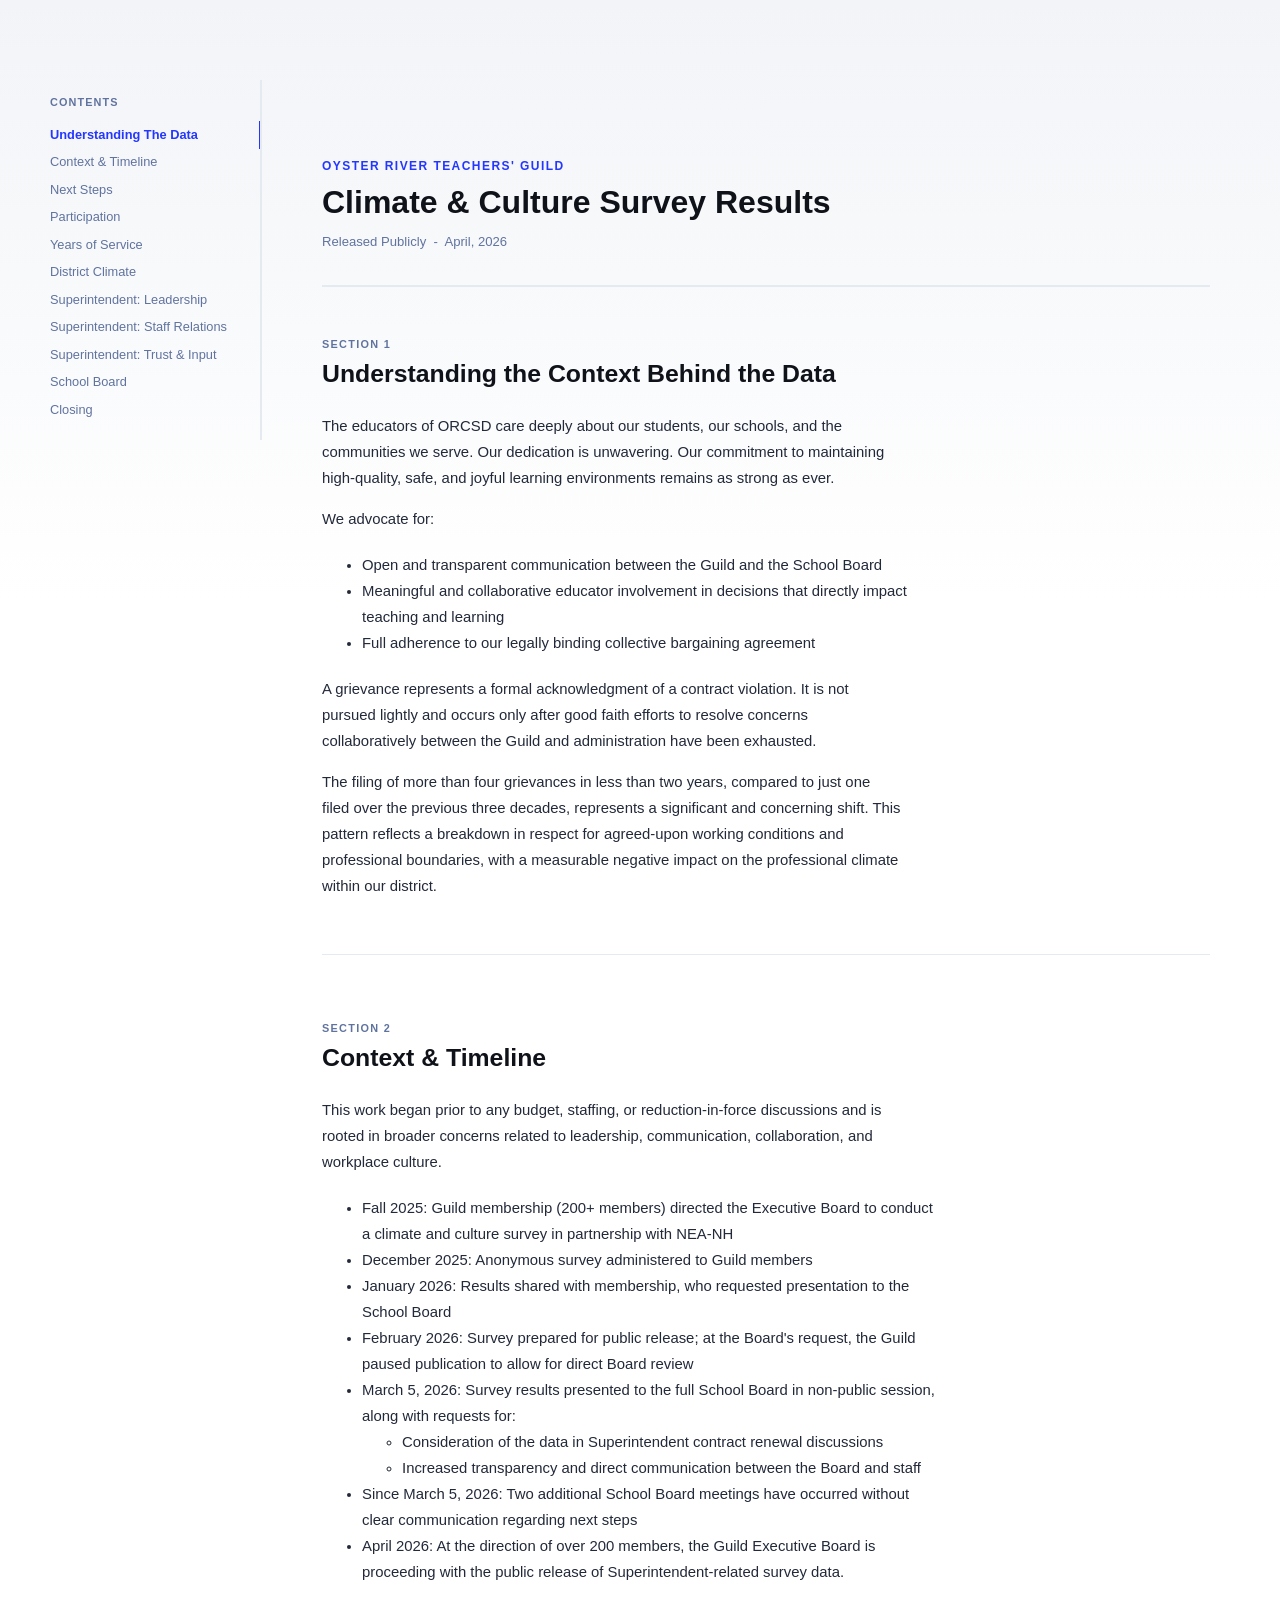
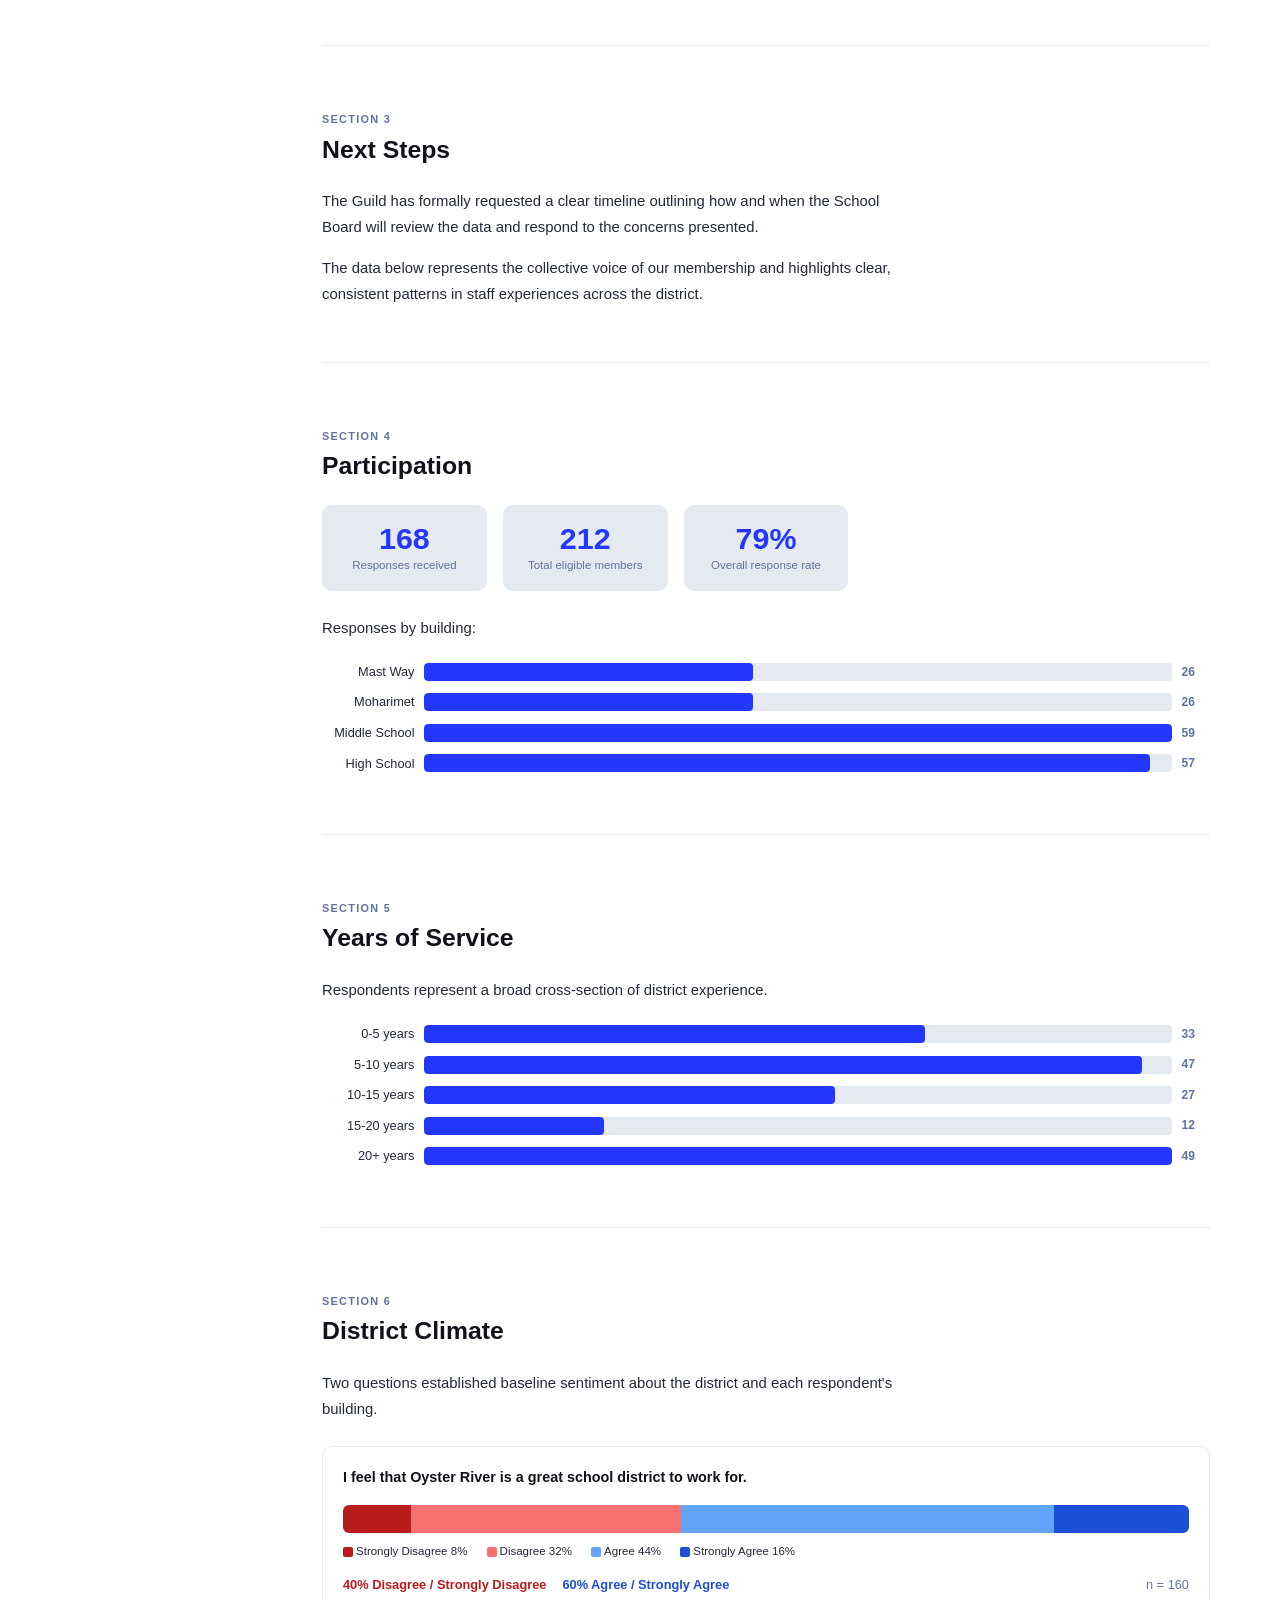
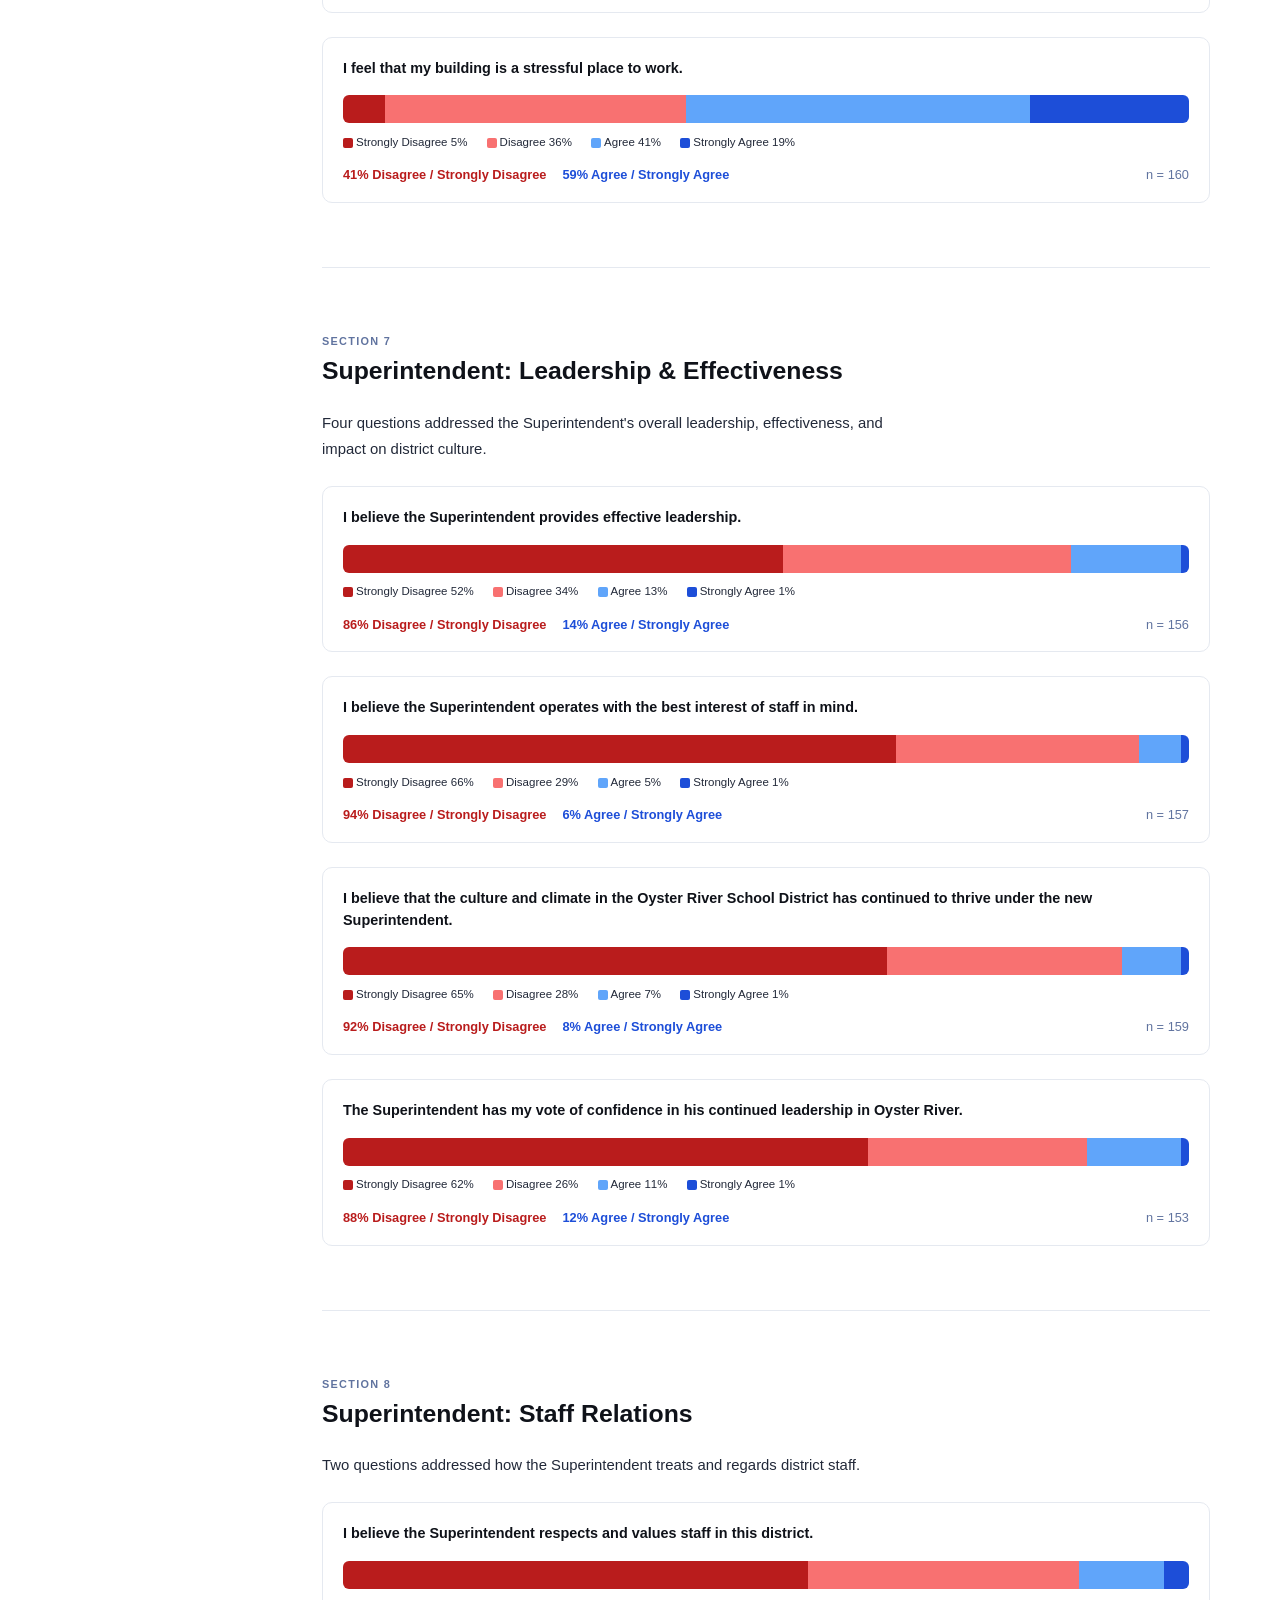
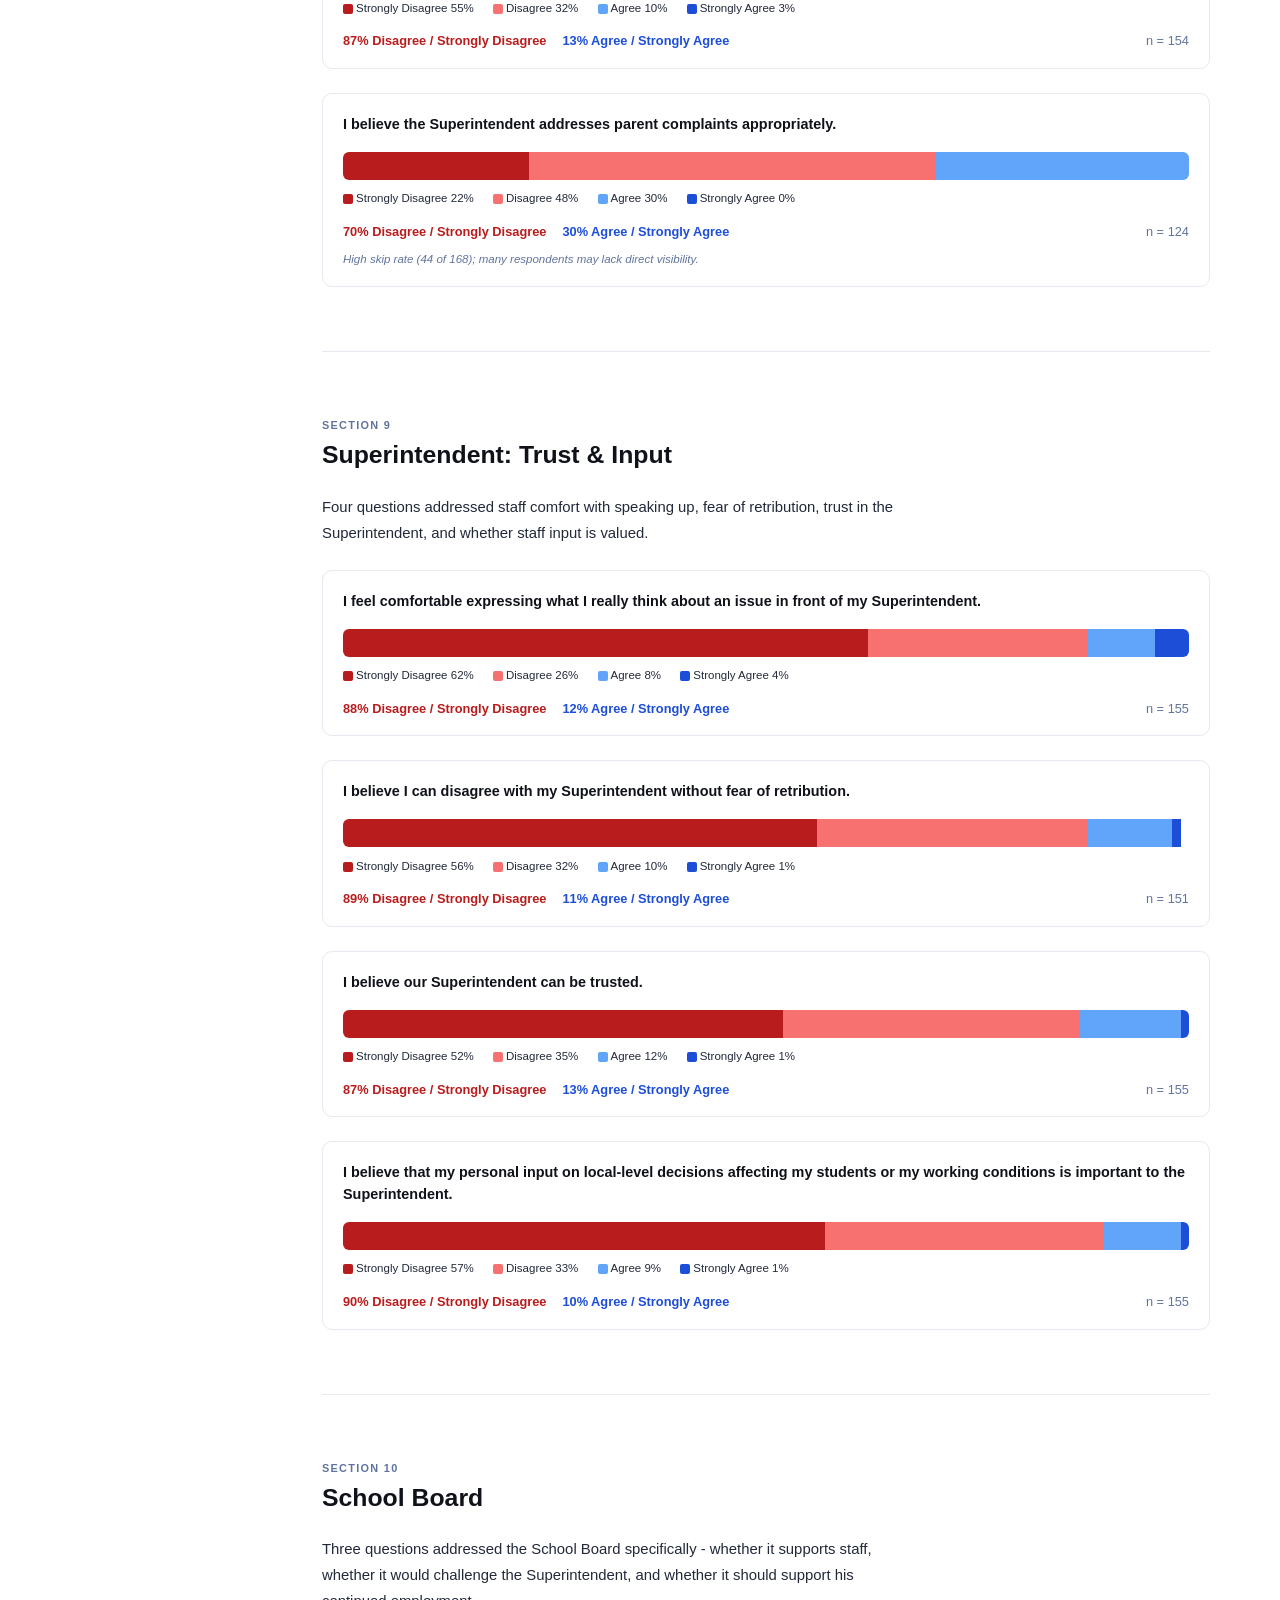
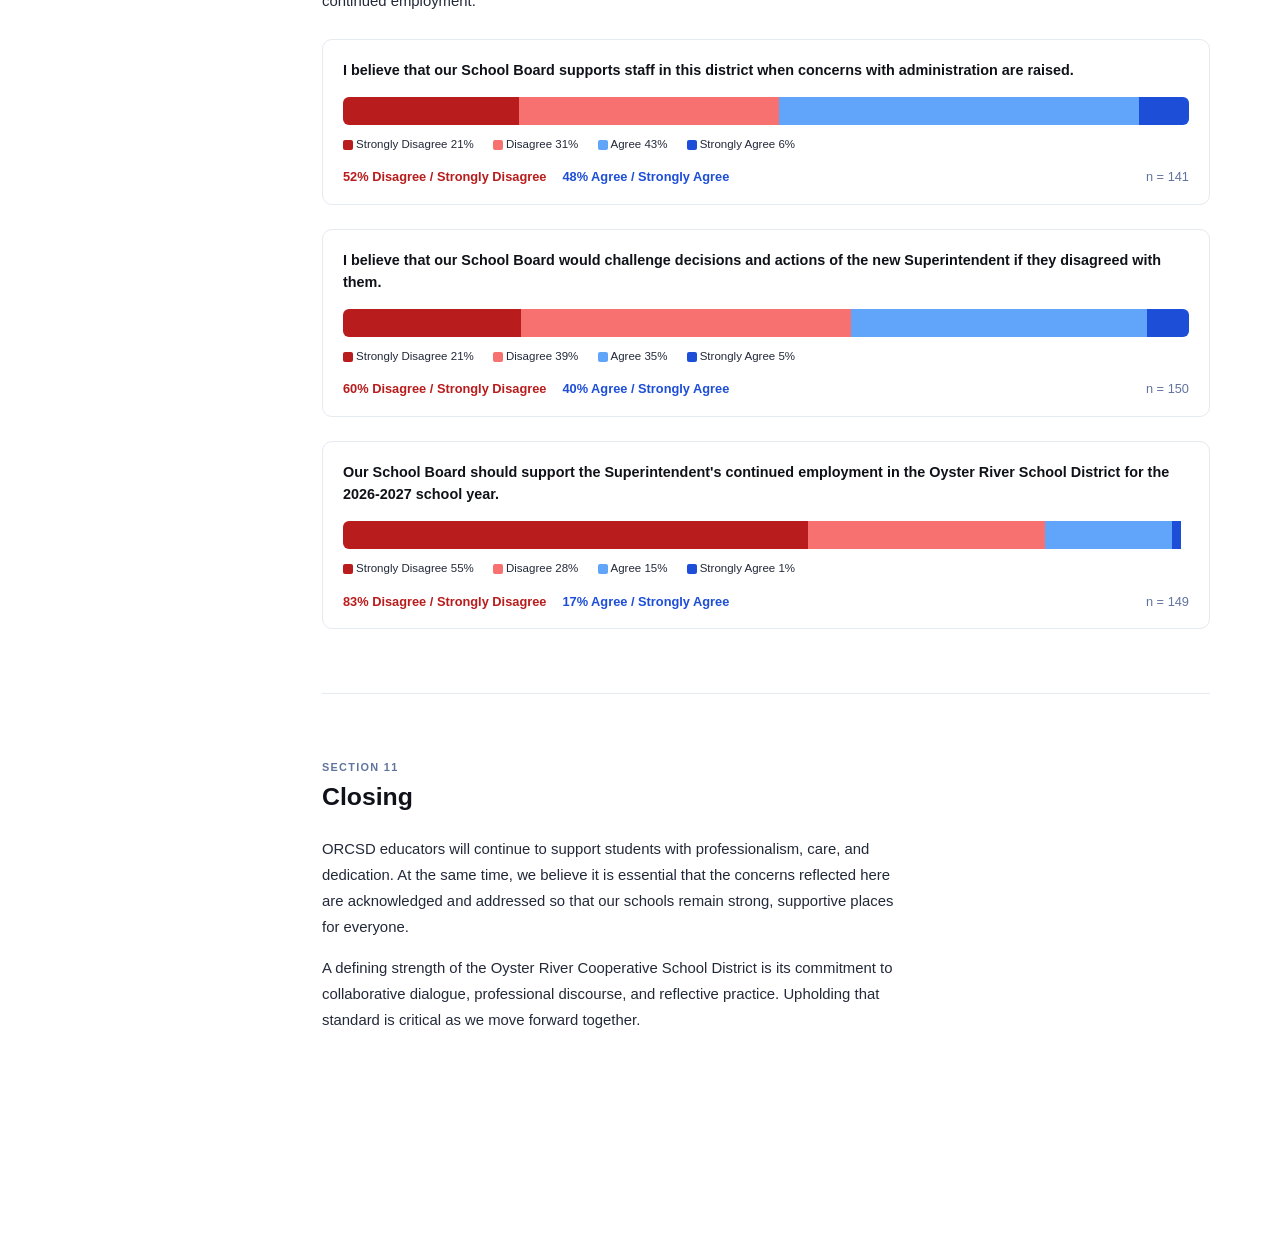
==== commit e9b9b716: "Update stylesheet link in index.html" ====
--- a/orcnc/index.html
+++ b/orcnc/index.html
@@ -129,7 +129,7 @@
       white-space: nowrap;
     }
   </style>
-  <link rel="stylesheet" href="./Oyster River Teachers&#39; Guild - Climate &amp; Culture Survey Results_files/index.D0PqDEh8.css">
+  <link rel="stylesheet" href="./index.css">
 </head>
 
 <body data-astro-cid-j7pv25f6="">
--- a/orcnc/index.css
+++ b/orcnc/index.css
@@ -0,0 +1 @@
+.survey-shell[data-astro-cid-j7pv25f6]{display:flex;align-items:flex-start;max-width:1180px;margin:0 auto;padding:2rem 1rem;gap:2.5rem}.toc[data-astro-cid-j7pv25f6]{flex:0 0 210px;position:sticky;top:5rem;max-height:calc(100vh - 7rem);overflow-y:auto;padding:1rem 0;border-right:2px solid rgb(var(--gray-light));scrollbar-width:thin}.toc[data-astro-cid-j7pv25f6] h2[data-astro-cid-j7pv25f6]{font-size:.68rem;font-weight:700;text-transform:uppercase;letter-spacing:.1em;color:rgb(var(--gray));margin:0 0 .75rem;padding-right:1rem}.toc[data-astro-cid-j7pv25f6] ol[data-astro-cid-j7pv25f6]{list-style:none;margin:0;padding:0}.toc[data-astro-cid-j7pv25f6] li[data-astro-cid-j7pv25f6]{margin:0}.toc[data-astro-cid-j7pv25f6] a[data-astro-cid-j7pv25f6]{display:block;padding:.3rem 1rem .3rem 0;font-size:.8rem;line-height:1.4;color:rgb(var(--gray));text-decoration:none;border-right:3px solid transparent;margin-right:-2px;transition:color .15s,border-color .15s}.toc[data-astro-cid-j7pv25f6] a[data-astro-cid-j7pv25f6]:hover{color:var(--accent)}.toc[data-astro-cid-j7pv25f6] a[data-astro-cid-j7pv25f6].active{color:var(--accent);border-right-color:var(--accent);font-weight:700}.survey-content[data-astro-cid-j7pv25f6]{flex:1;min-width:0;padding-bottom:8rem}.survey-header[data-astro-cid-j7pv25f6]{margin-bottom:3rem;padding-bottom:2rem;border-bottom:2px solid rgb(var(--gray-light))}.kicker[data-astro-cid-j7pv25f6]{font-size:.75rem;font-weight:700;text-transform:uppercase;letter-spacing:.12em;color:var(--accent);margin-bottom:.4rem}.survey-header[data-astro-cid-j7pv25f6] h1[data-astro-cid-j7pv25f6]{font-size:2rem;line-height:1.2;margin:0 0 .6rem}.survey-header[data-astro-cid-j7pv25f6] .meta[data-astro-cid-j7pv25f6]{font-size:.82rem;color:rgb(var(--gray))}.section[data-astro-cid-j7pv25f6]{padding-top:4rem;padding-bottom:2.5rem;border-bottom:1px solid rgb(var(--gray-light));scroll-margin-top:5rem}.section[data-astro-cid-j7pv25f6]:last-of-type{border-bottom:none}.section-num[data-astro-cid-j7pv25f6]{font-size:.68rem;font-weight:700;text-transform:uppercase;letter-spacing:.12em;color:rgb(var(--gray));margin-bottom:.35rem}.section[data-astro-cid-j7pv25f6] h2[data-astro-cid-j7pv25f6]{font-size:1.55rem;margin:0 0 1.5rem}.section[data-astro-cid-j7pv25f6] p[data-astro-cid-j7pv25f6],.section[data-astro-cid-j7pv25f6] ul[data-astro-cid-j7pv25f6] li[data-astro-cid-j7pv25f6]{font-size:.93rem;line-height:1.75;color:rgb(var(--gray-dark));max-width:70ch}.anchor-link[data-astro-cid-j7pv25f6]{font-size:.72rem;color:rgb(var(--gray));text-decoration:none;opacity:0;transition:opacity .2s;margin-left:.4rem;vertical-align:middle}.section[data-astro-cid-j7pv25f6] h2[data-astro-cid-j7pv25f6]:hover .anchor-link[data-astro-cid-j7pv25f6]{opacity:1}.stat-grid[data-astro-cid-j7pv25f6]{display:grid;grid-template-columns:repeat(auto-fill,minmax(160px,1fr));gap:1rem;margin:1.5rem 0}.stat-card[data-astro-cid-j7pv25f6]{background:rgb(var(--gray-light));border-radius:10px;padding:1.1rem 1rem;text-align:center}.stat-card[data-astro-cid-j7pv25f6] .val[data-astro-cid-j7pv25f6]{font-size:1.9rem;font-weight:700;color:var(--accent);line-height:1}.stat-card[data-astro-cid-j7pv25f6] .lbl[data-astro-cid-j7pv25f6]{font-size:.72rem;color:rgb(var(--gray));margin-top:.3rem;line-height:1.35}.bar-chart[data-astro-cid-j7pv25f6]{margin:1.25rem 0;display:flex;flex-direction:column;gap:.55rem}.bar-row[data-astro-cid-j7pv25f6]{display:grid;grid-template-columns:13ch 1fr 4ch;align-items:center;gap:.6rem;font-size:.8rem}.bar-row[data-astro-cid-j7pv25f6] .bar-label[data-astro-cid-j7pv25f6]{text-align:right;color:rgb(var(--gray-dark));white-space:nowrap}.bar-track[data-astro-cid-j7pv25f6]{background:rgb(var(--gray-light));border-radius:4px;height:18px;overflow:hidden}.bar-fill[data-astro-cid-j7pv25f6]{height:100%;border-radius:4px;background:var(--accent)}.bar-pct[data-astro-cid-j7pv25f6]{font-size:.75rem;font-weight:700;color:rgb(var(--gray))}.q-card[data-astro-cid-j7pv25f6]{border:1px solid rgb(var(--gray-light));border-radius:10px;padding:1.25rem 1.25rem 1rem;margin:1.5rem 0}.q-text[data-astro-cid-j7pv25f6]{font-size:.9rem;font-weight:700;color:rgb(var(--black));margin:0 0 1rem;line-height:1.5}.q-note[data-astro-cid-j7pv25f6]{font-size:.72rem;color:rgb(var(--gray));font-style:italic;margin-top:.5rem}.likert-bar[data-astro-cid-j7pv25f6]{display:flex;height:28px;border-radius:6px;overflow:hidden;margin-bottom:.6rem}.likert-bar[data-astro-cid-j7pv25f6] .seg-sd[data-astro-cid-j7pv25f6]{background:#b91c1c}.likert-bar[data-astro-cid-j7pv25f6] .seg-d[data-astro-cid-j7pv25f6]{background:#f87171}.likert-bar[data-astro-cid-j7pv25f6] .seg-a[data-astro-cid-j7pv25f6]{background:#60a5fa}.likert-bar[data-astro-cid-j7pv25f6] .seg-sa[data-astro-cid-j7pv25f6]{background:#1d4ed8}.likert-legend[data-astro-cid-j7pv25f6]{display:flex;flex-wrap:wrap;gap:.5rem 1.2rem;font-size:.72rem;color:rgb(var(--gray-dark))}.likert-legend[data-astro-cid-j7pv25f6] .dot[data-astro-cid-j7pv25f6]{display:inline-block;width:10px;height:10px;border-radius:2px;margin-right:3px;vertical-align:middle}.dot-sd[data-astro-cid-j7pv25f6]{background:#b91c1c}.dot-d[data-astro-cid-j7pv25f6]{background:#f87171}.dot-a[data-astro-cid-j7pv25f6]{background:#60a5fa}.dot-sa[data-astro-cid-j7pv25f6]{background:#1d4ed8}.likert-summary[data-astro-cid-j7pv25f6]{display:flex;gap:1rem;margin-top:.75rem;font-size:.8rem}.neg-pct[data-astro-cid-j7pv25f6]{font-weight:700;color:#b91c1c}.pos-pct[data-astro-cid-j7pv25f6]{font-weight:700;color:#1d4ed8}.resp-count[data-astro-cid-j7pv25f6]{color:rgb(var(--gray));margin-left:auto}.pull-quote[data-astro-cid-j7pv25f6]{margin:1.5rem 0;padding:1rem 1.25rem;background:#2337ff0d;border-left:4px solid var(--accent);border-radius:0 8px 8px 0}.pull-quote[data-astro-cid-j7pv25f6] p[data-astro-cid-j7pv25f6]{font-size:.9rem;font-style:italic;margin:0 0 .4rem;color:rgb(var(--gray-dark));line-height:1.6}.pull-quote[data-astro-cid-j7pv25f6] cite[data-astro-cid-j7pv25f6]{font-size:.7rem;font-style:normal;color:rgb(var(--gray));font-weight:700;text-transform:uppercase;letter-spacing:.06em}.q-label[data-astro-cid-j7pv25f6]{font-size:.7rem;font-weight:700;text-transform:uppercase;letter-spacing:.08em;color:rgb(var(--gray));margin:2rem 0 .6rem}.comment-list[data-astro-cid-j7pv25f6]{list-style:none;padding:0;margin:0 0 1.5rem;display:flex;flex-direction:column;gap:.5rem}.comment-list[data-astro-cid-j7pv25f6] li[data-astro-cid-j7pv25f6]{font-size:.85rem;line-height:1.6;padding:.7rem 1rem;background:rgb(var(--gray-light));border-radius:6px;color:rgb(var(--gray-dark));font-style:italic}@media(max-width:760px){.survey-shell[data-astro-cid-j7pv25f6]{flex-direction:column;gap:1rem}.toc[data-astro-cid-j7pv25f6]{position:static;flex:none;border-right:none;border-bottom:2px solid rgb(var(--gray-light));max-height:none;padding-bottom:1rem}.toc[data-astro-cid-j7pv25f6] a[data-astro-cid-j7pv25f6]{padding-right:0;border-right:none}.stat-grid[data-astro-cid-j7pv25f6]{grid-template-columns:repeat(2,1fr)}.likert-summary[data-astro-cid-j7pv25f6]{flex-wrap:wrap}}
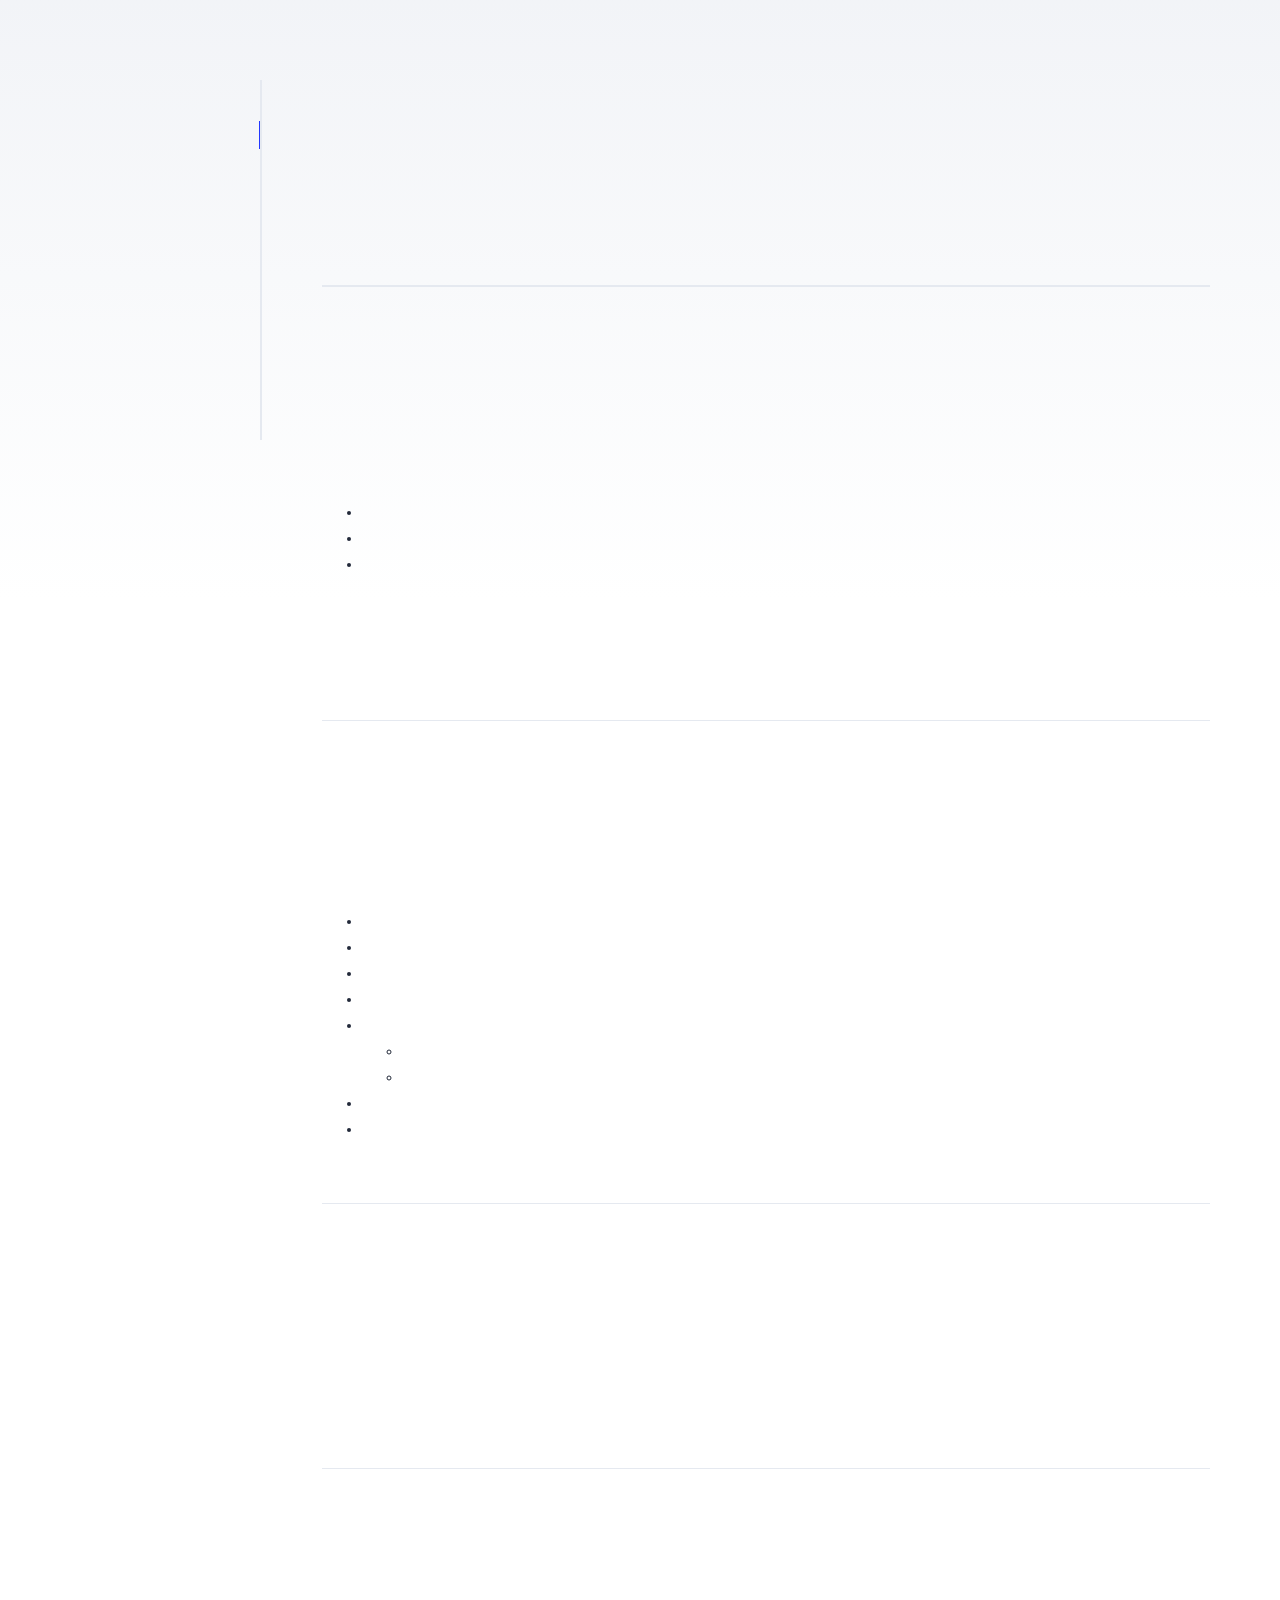
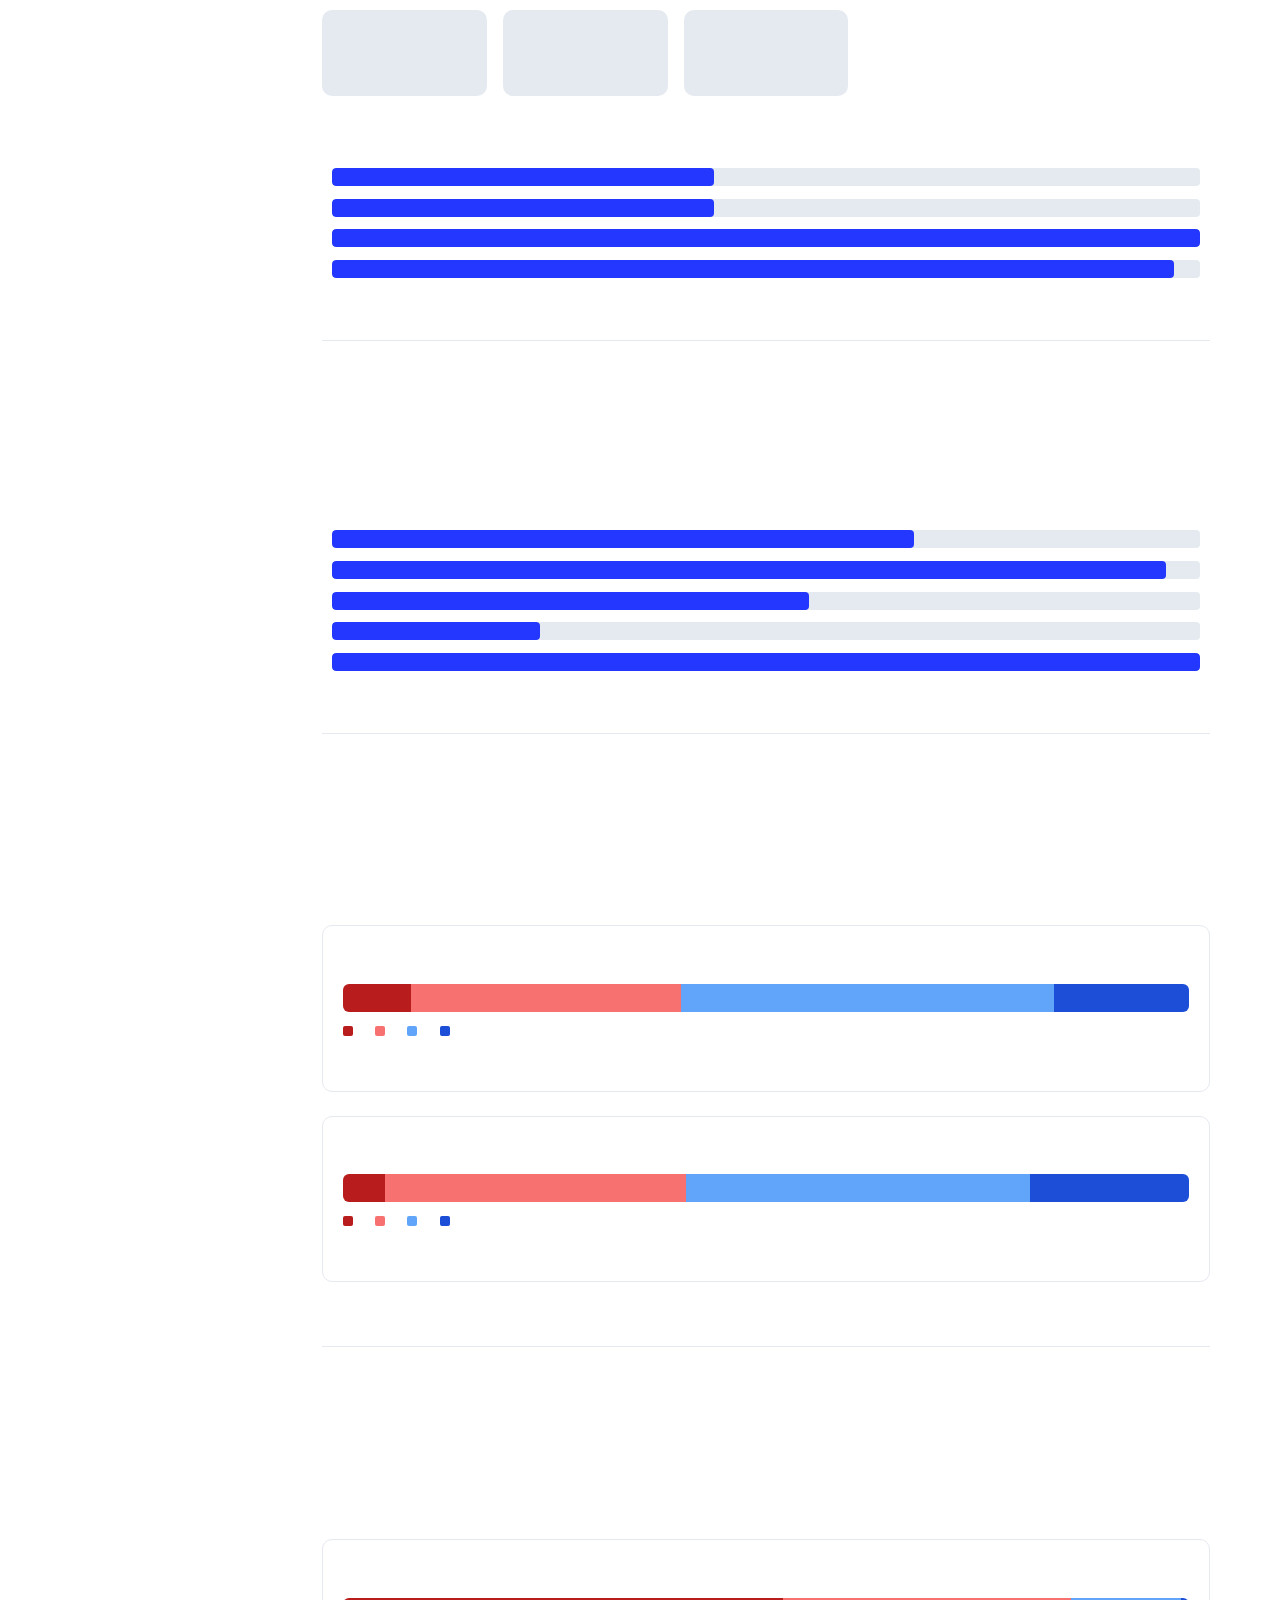
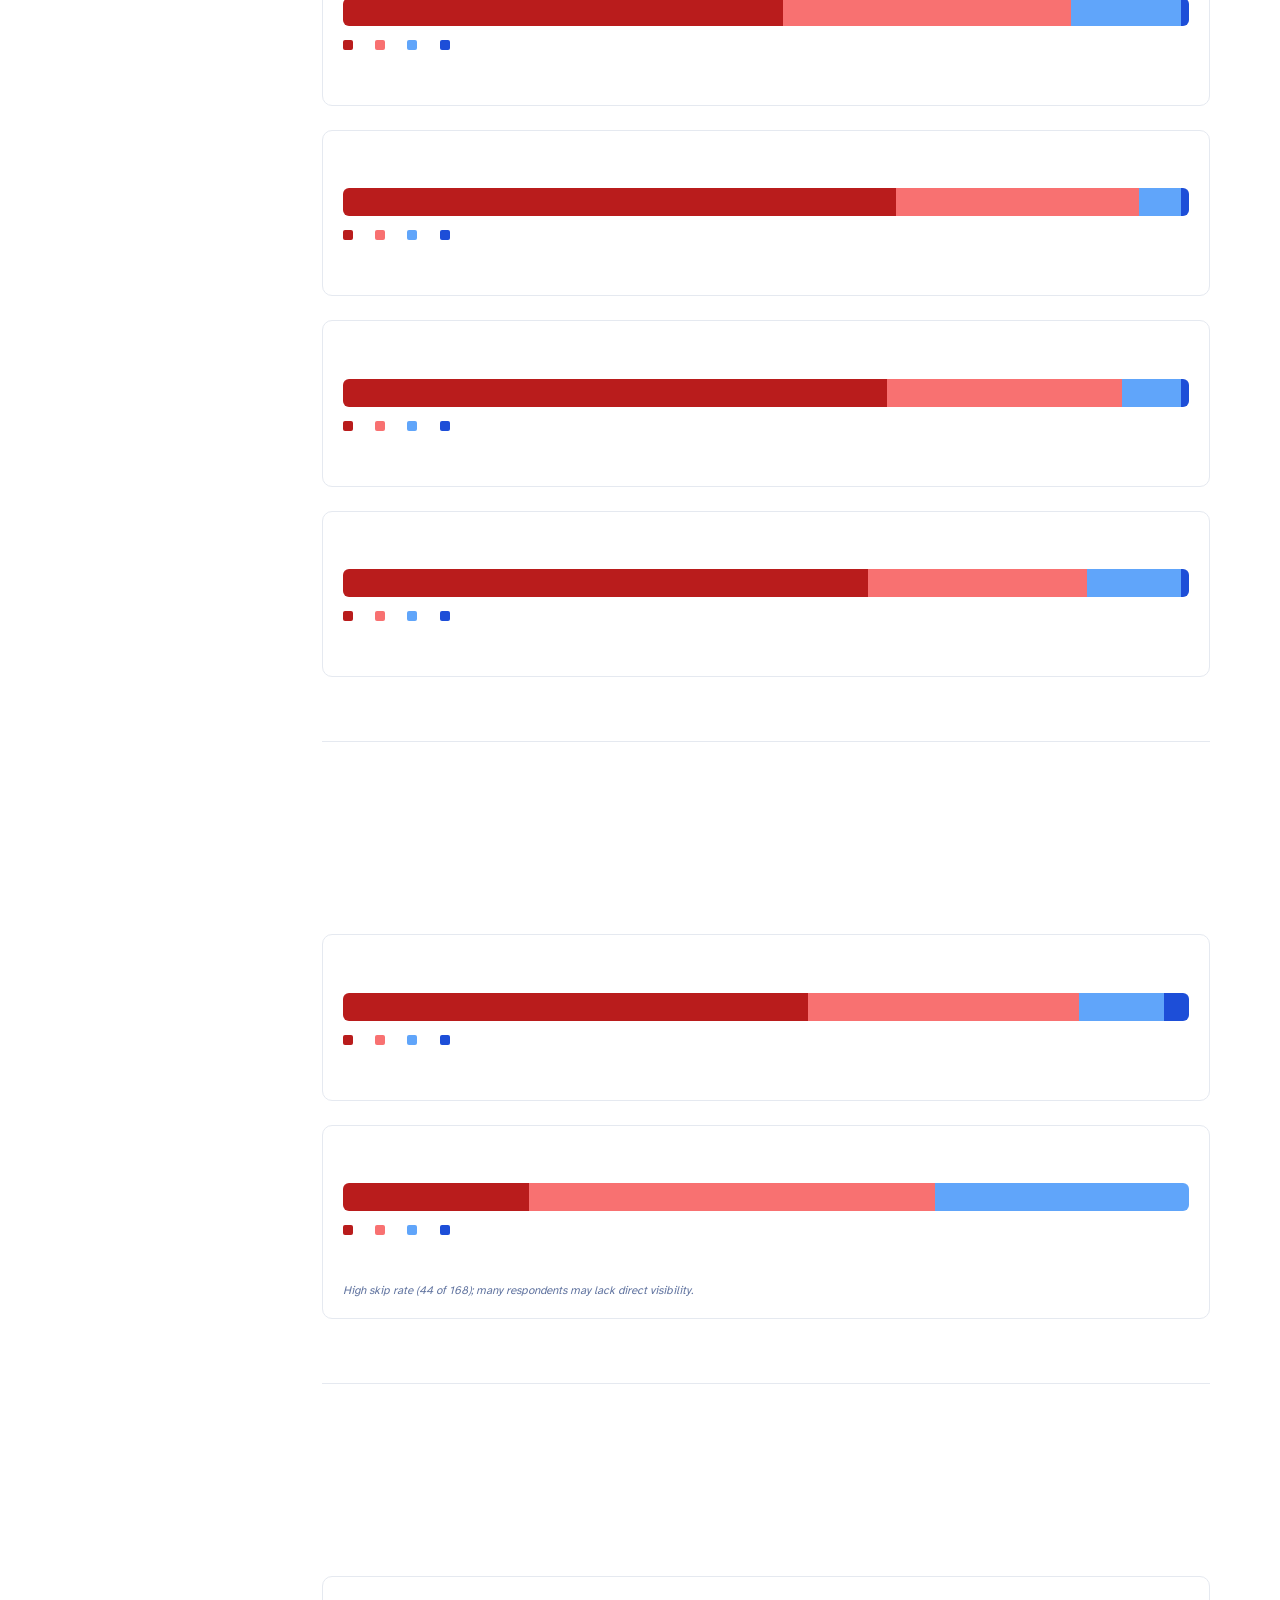
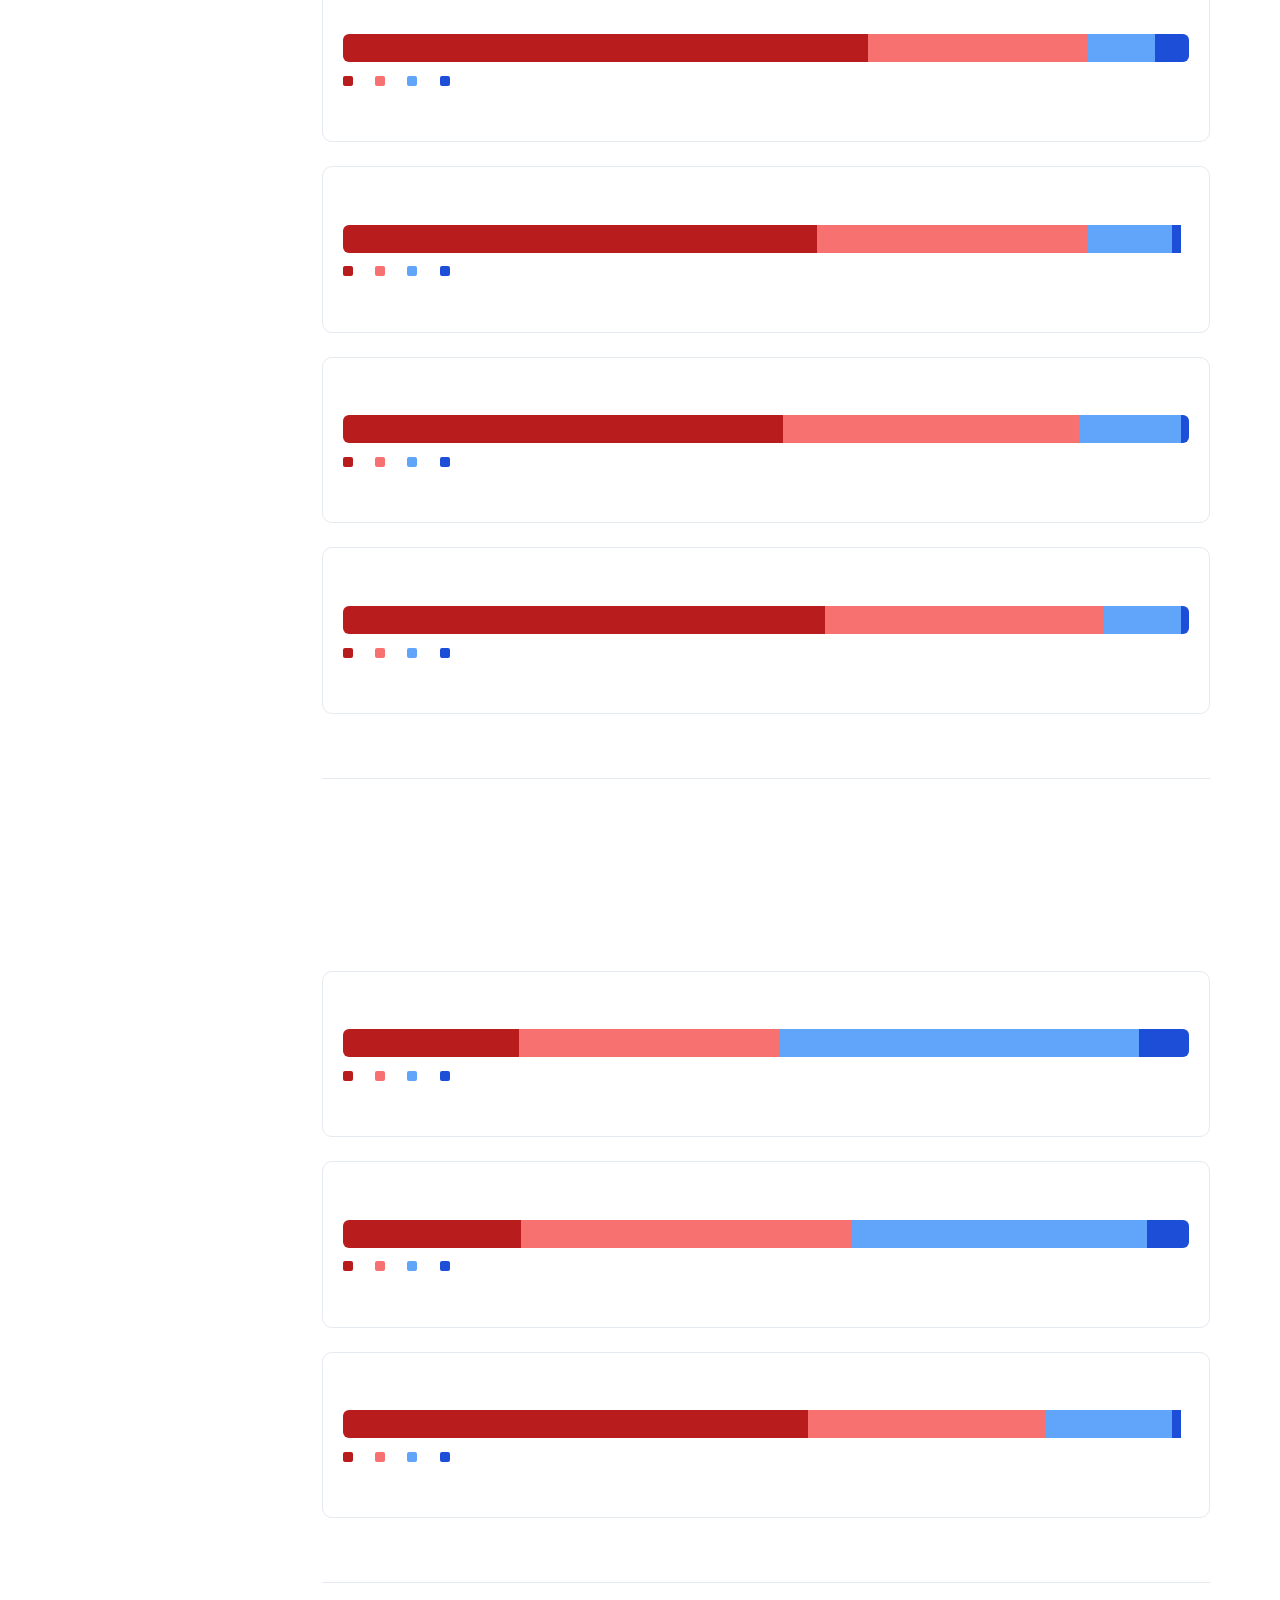
==== commit b27727a2: "Update font URLs to relative paths" ====
--- a/orcnc/index.html
+++ b/orcnc/index.html
@@ -10,8 +10,8 @@
   <meta name="generator" content="Astro v5.16.9">
   
   <!-- Font preloads -->
-  <link rel="preload" href="https://orcnc.org/fonts/atkinson-regular.woff" as="font" type="font/woff" crossorigin="">
-  <link rel="preload" href="https://orcnc.org/fonts/atkinson-bold.woff" as="font" type="font/woff" crossorigin="">
+  <link rel="preload" href="atkinson-regular.woff" as="font" type="font/woff" crossorigin="">
+  <link rel="preload" href="atkinson-bold.woff" as="font" type="font/woff" crossorigin="">
   
   <!-- Canonical URL -->
   <link rel="canonical" href="https://example.com/">
@@ -49,7 +49,7 @@
     
     @font-face {
       font-family: Atkinson;
-      src: url(/fonts/atkinson-regular.woff) format("woff");
+      src: url(atkinson-regular.woff) format("woff");
       font-weight: 400;
       font-style: normal;
       font-display: swap;
@@ -57,7 +57,7 @@
     
     @font-face {
       font-family: Atkinson;
-      src: url(/fonts/atkinson-bold.woff) format("woff");
+      src: url(atkinson-bold.woff) format("woff");
       font-weight: 700;
       font-style: normal;
       font-display: swap;
@@ -129,7 +129,7 @@
       white-space: nowrap;
     }
   </style>
-  <link rel="stylesheet" href="./index.css">
+  <link rel="stylesheet" href="index.css">
 </head>
 
 <body data-astro-cid-j7pv25f6="">
